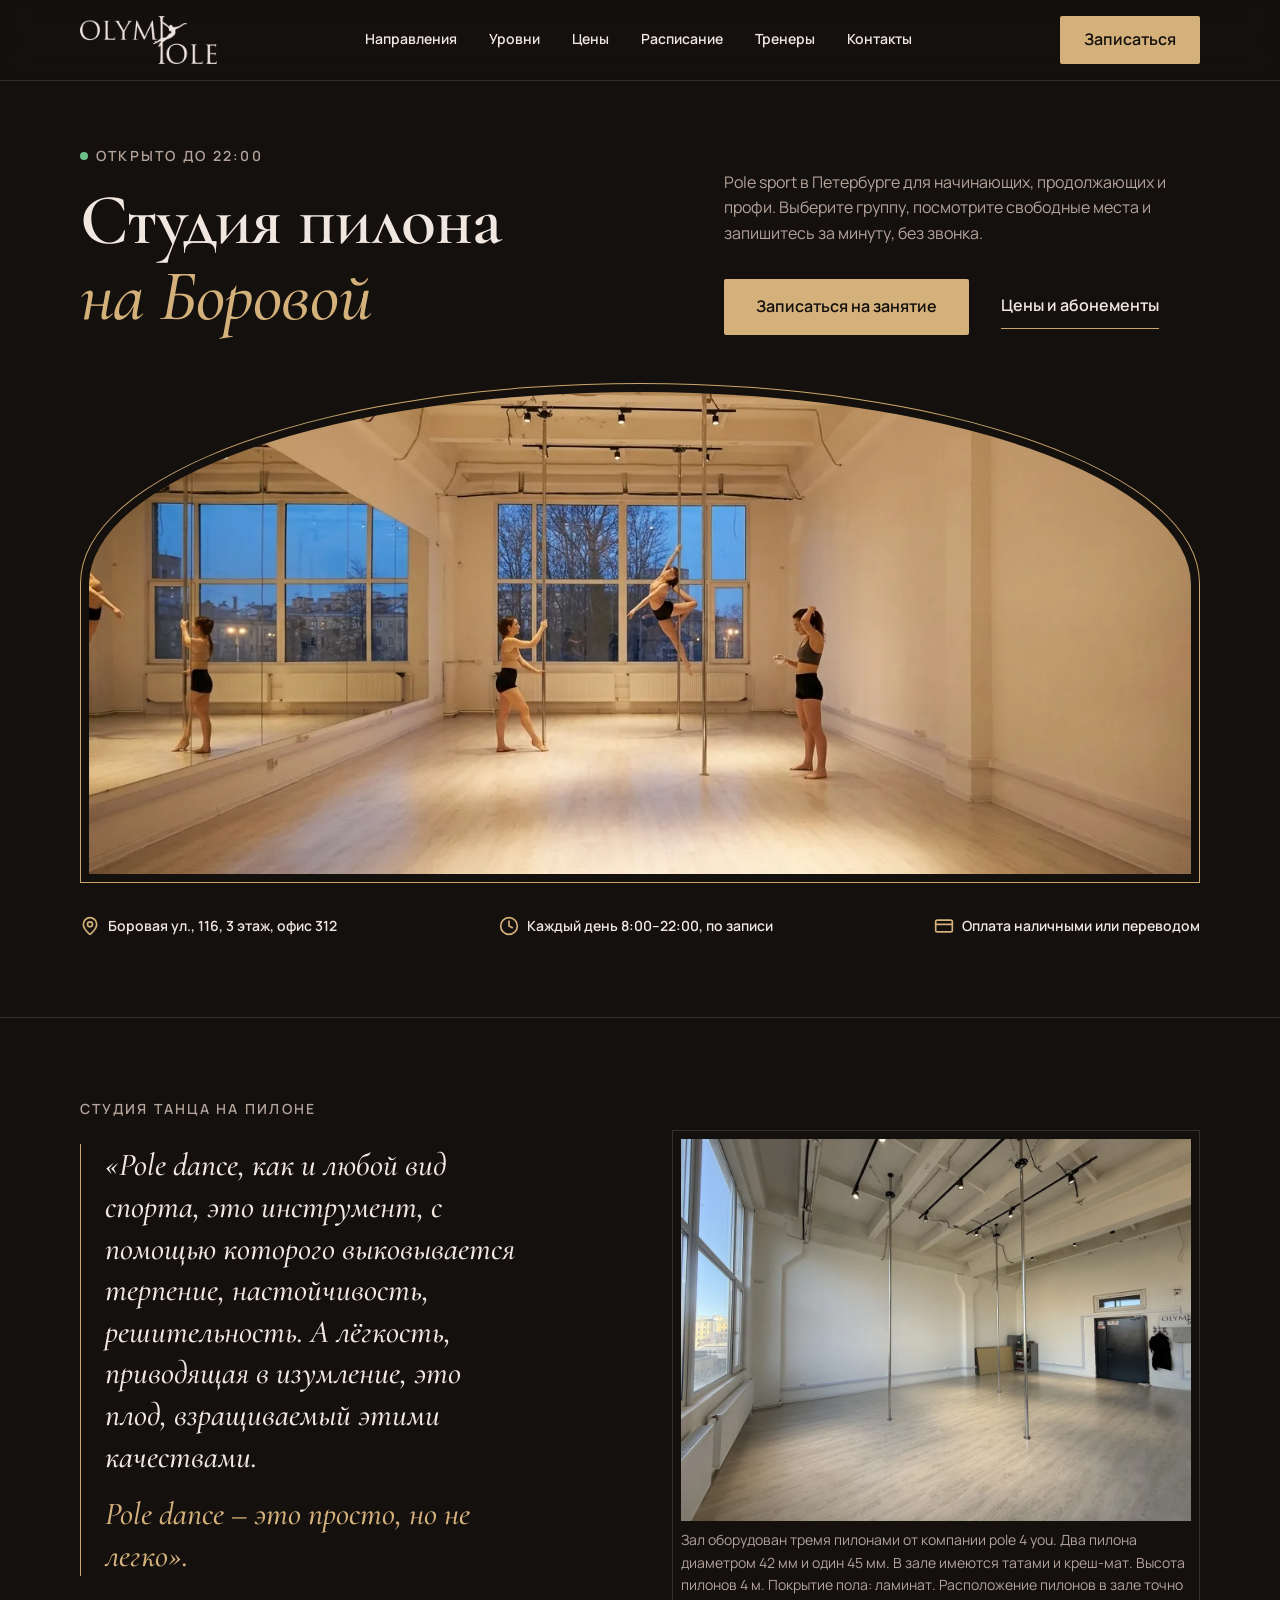
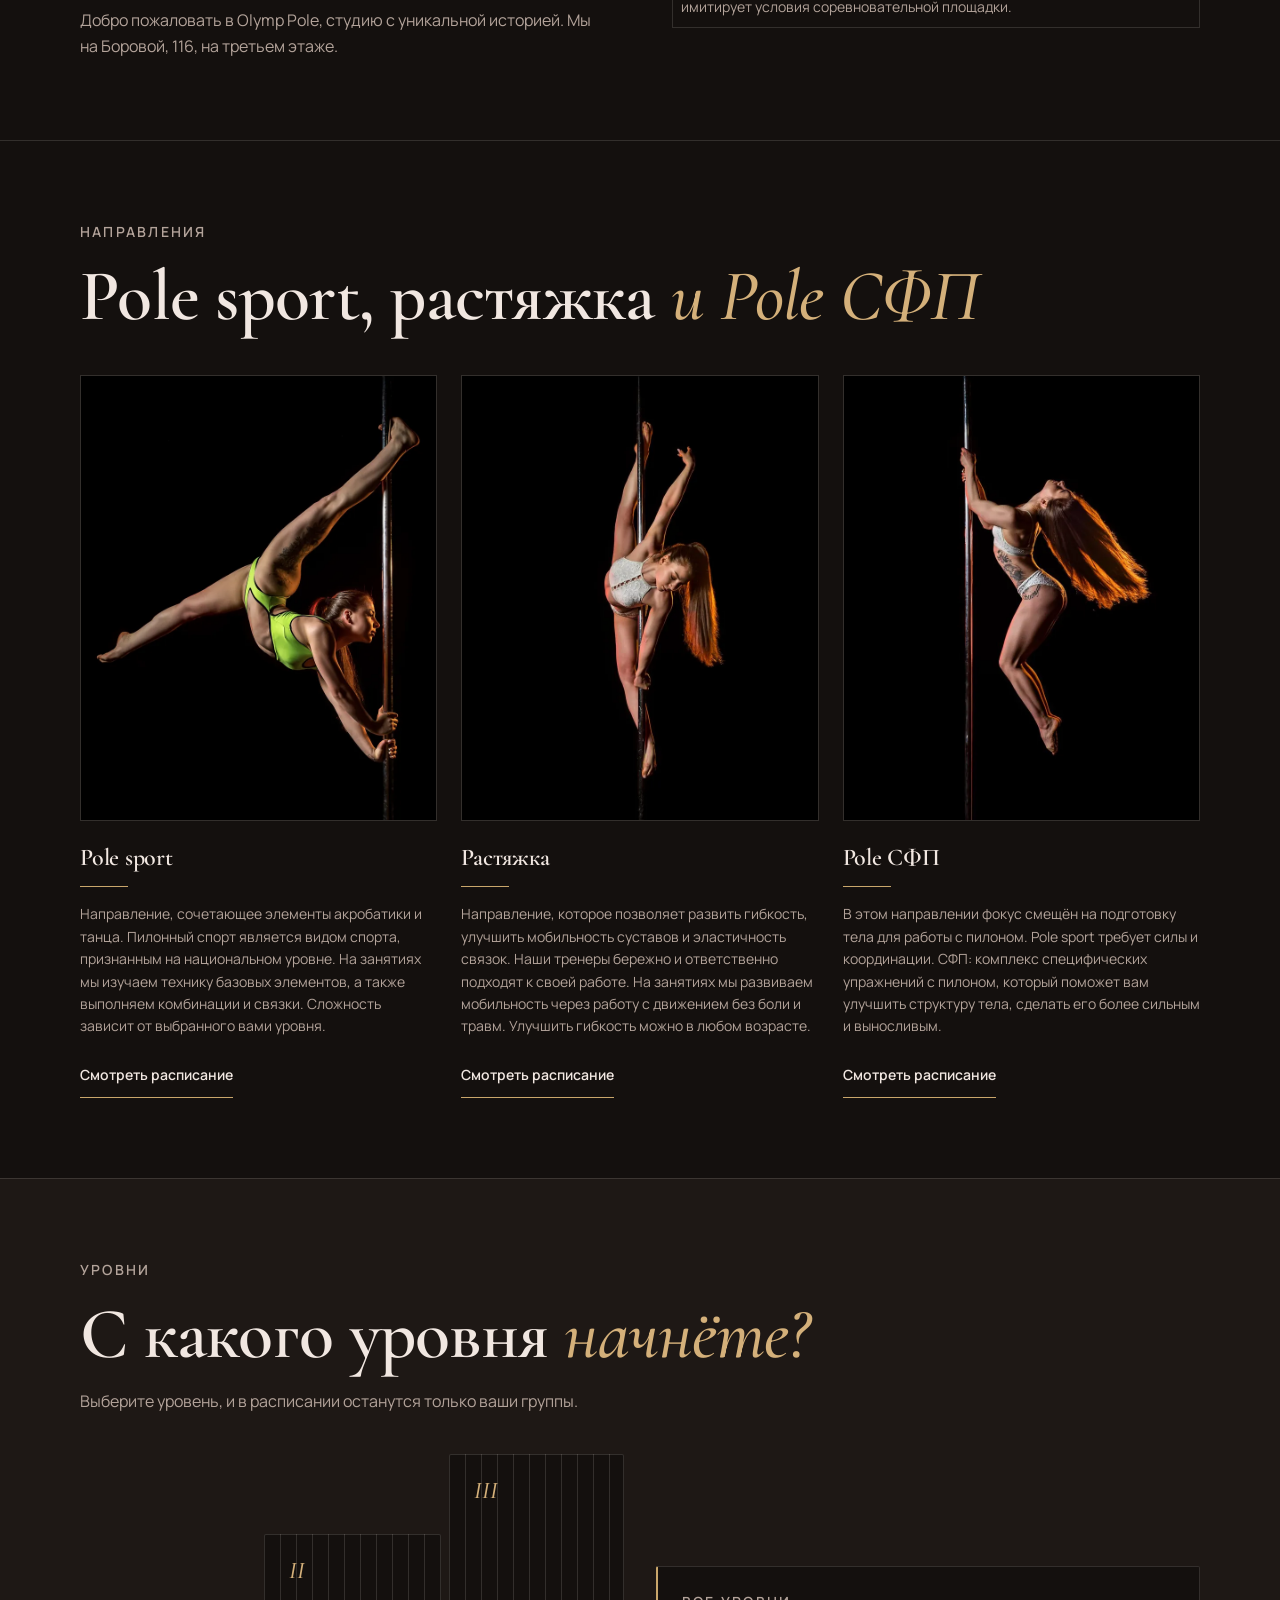
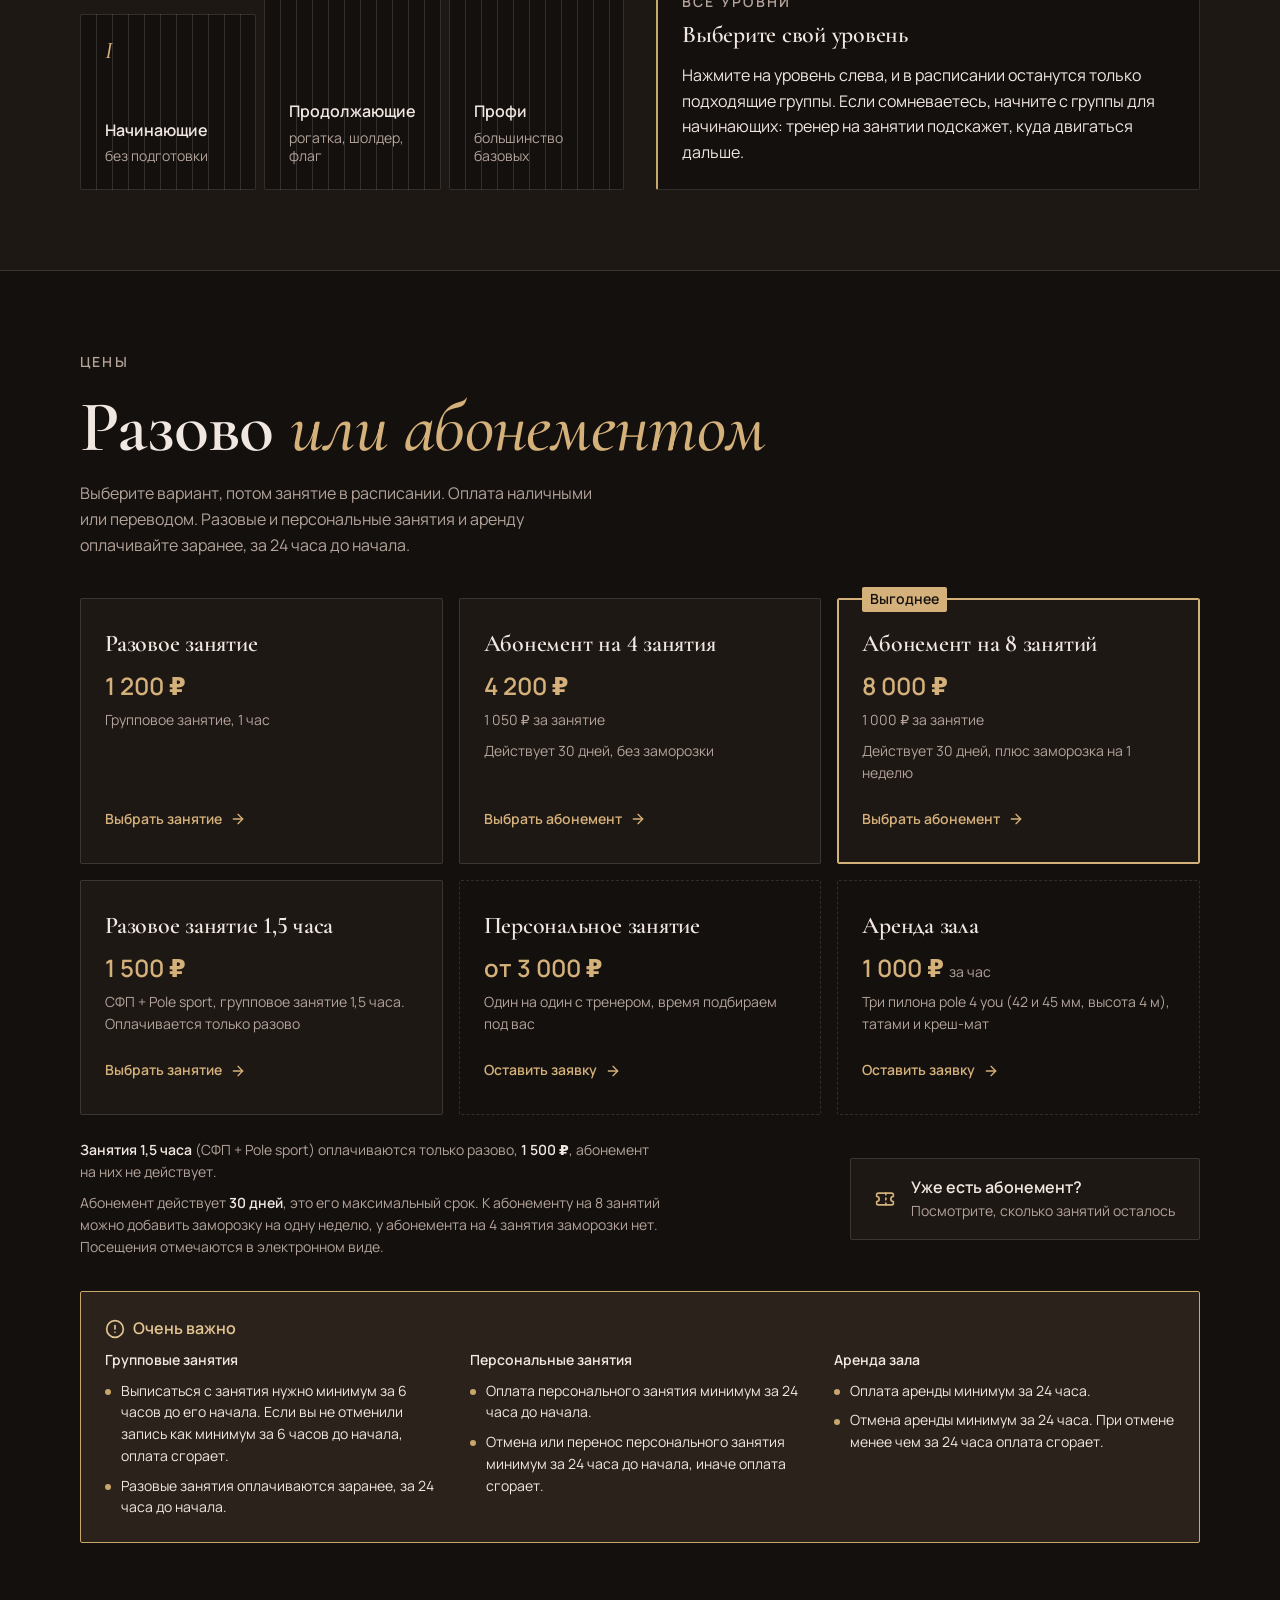
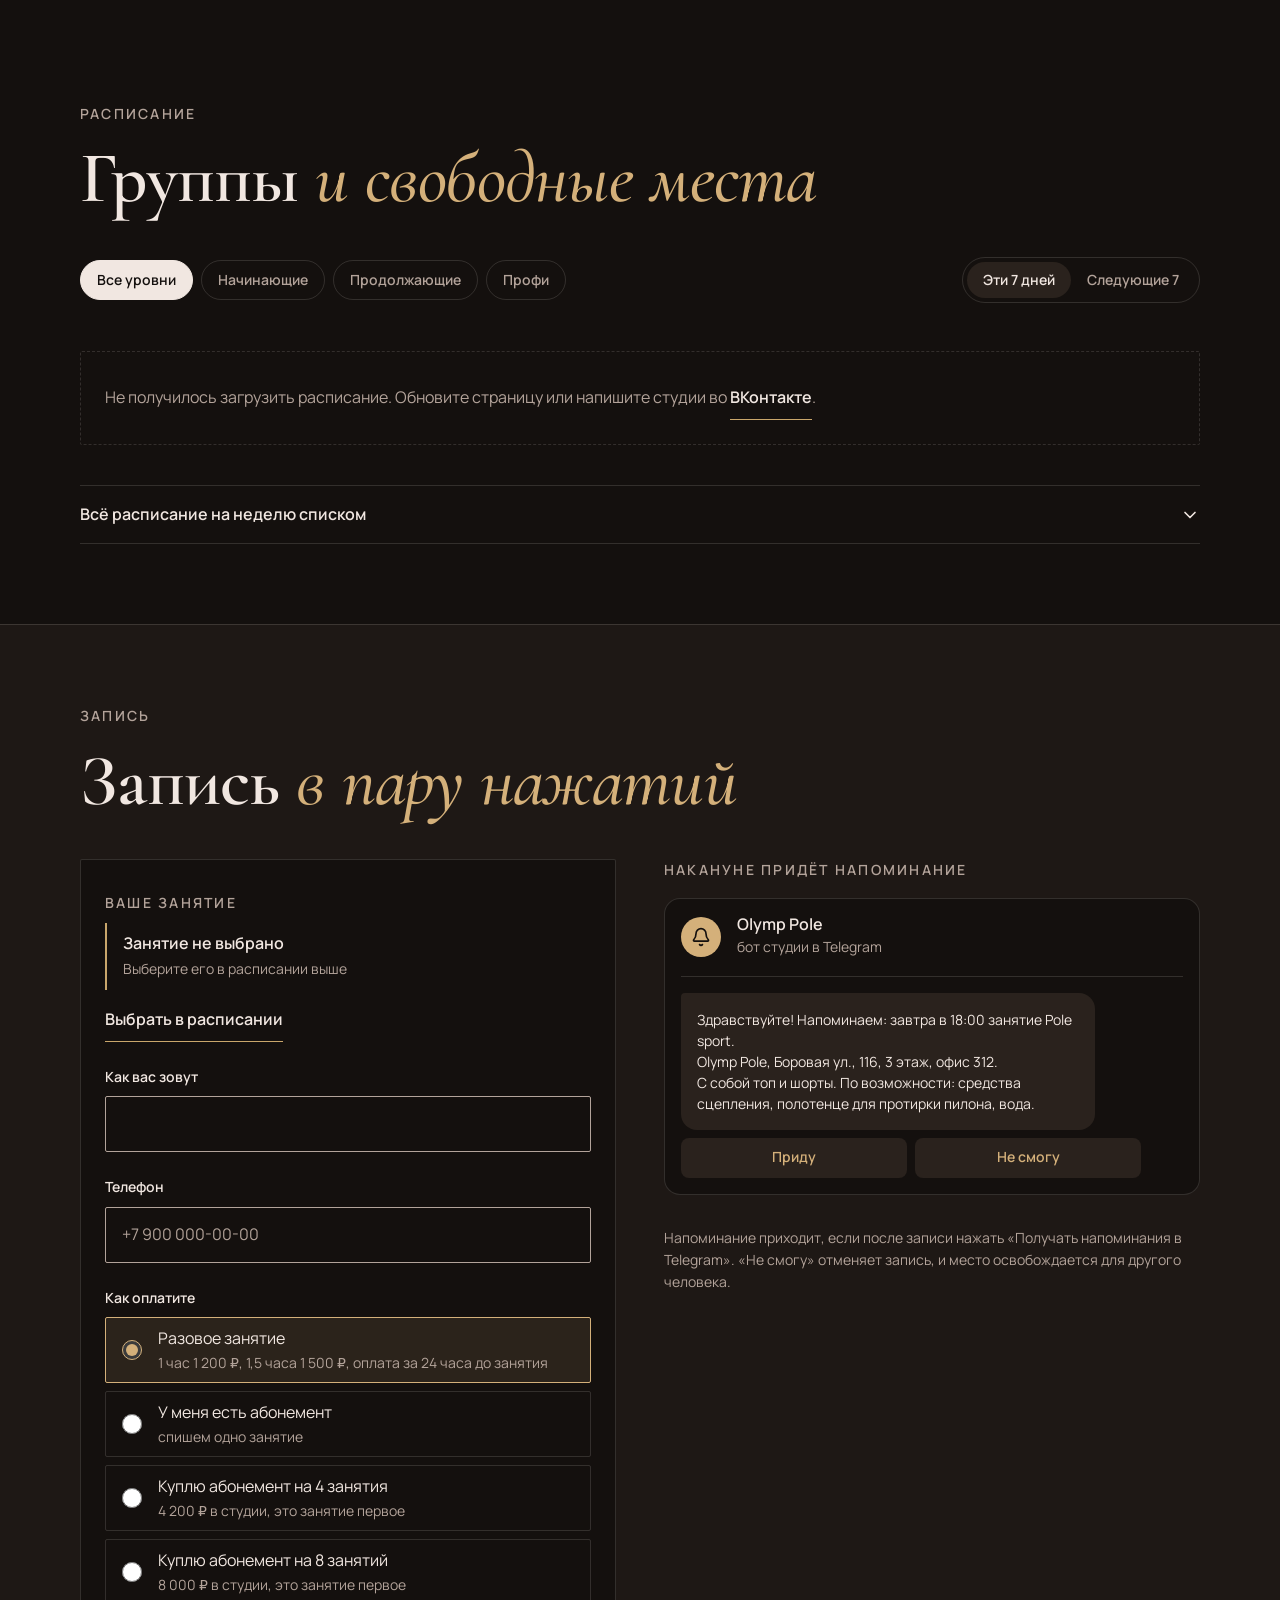
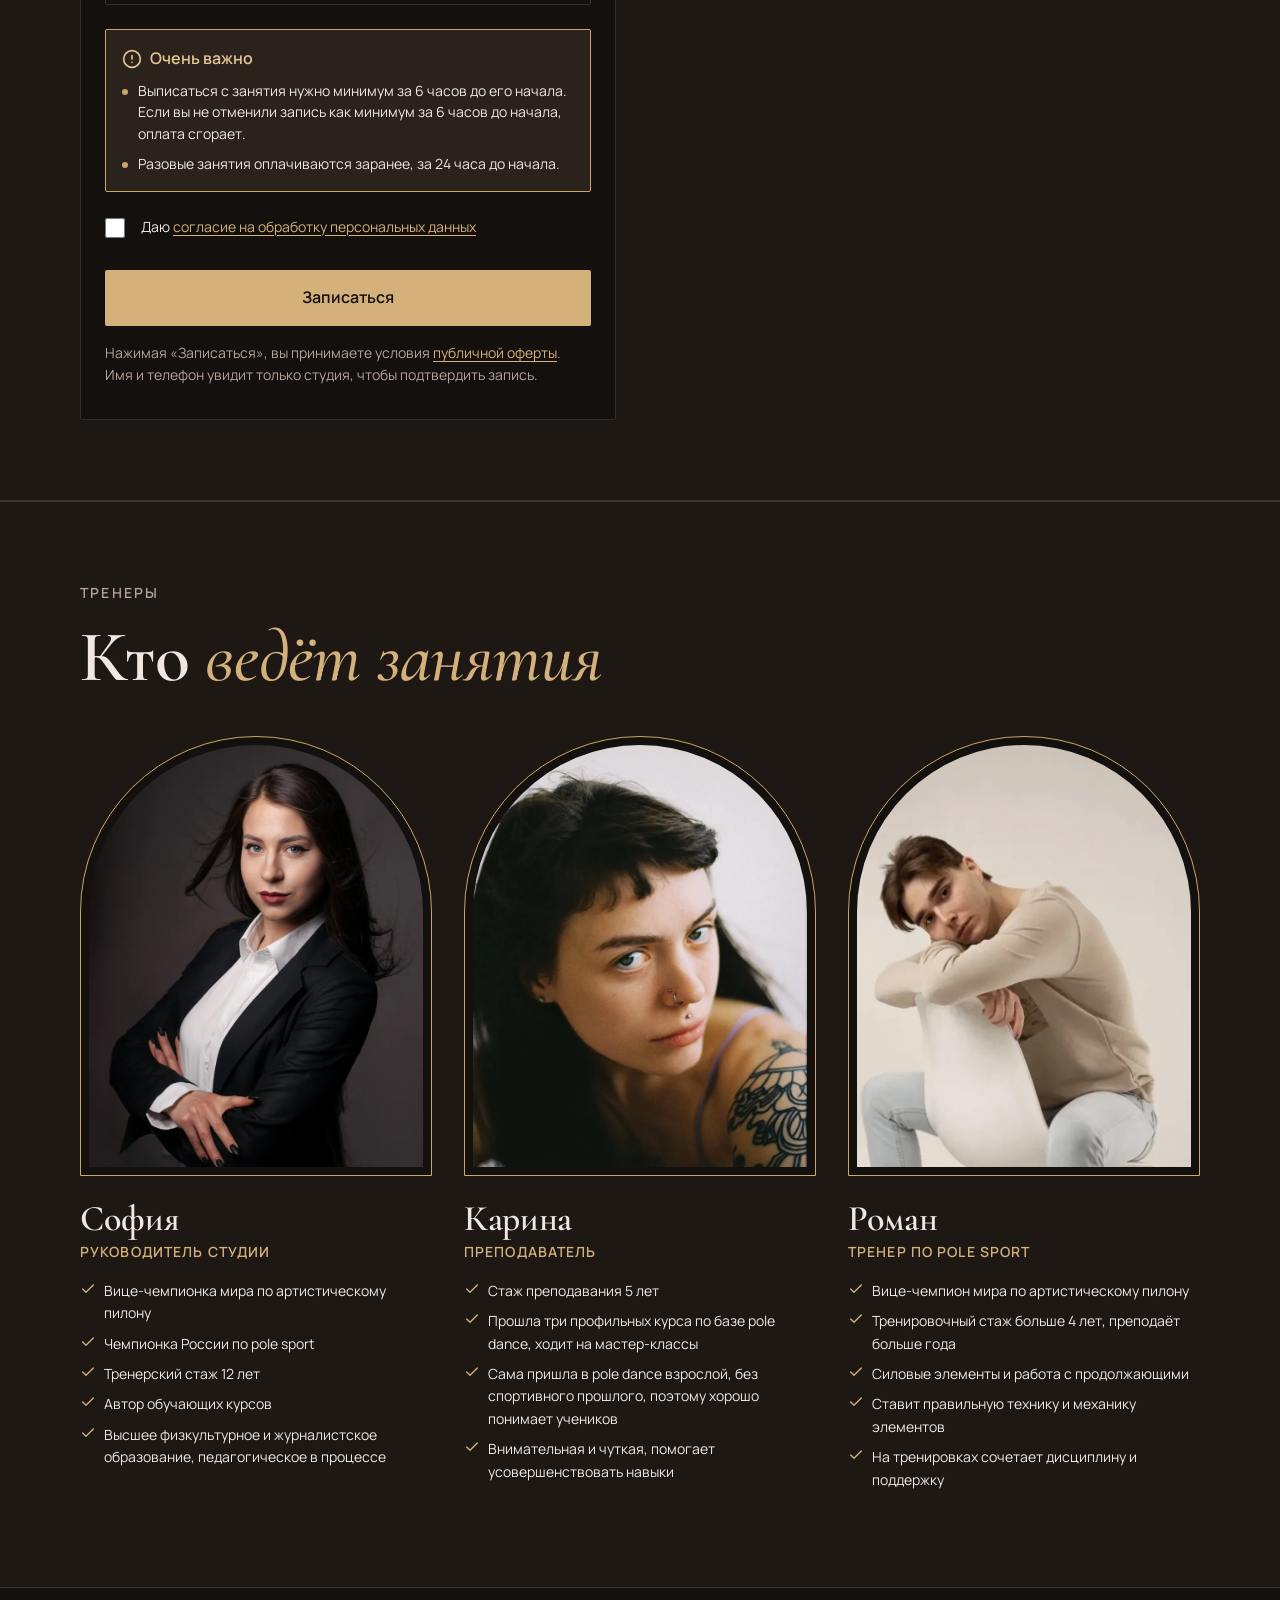
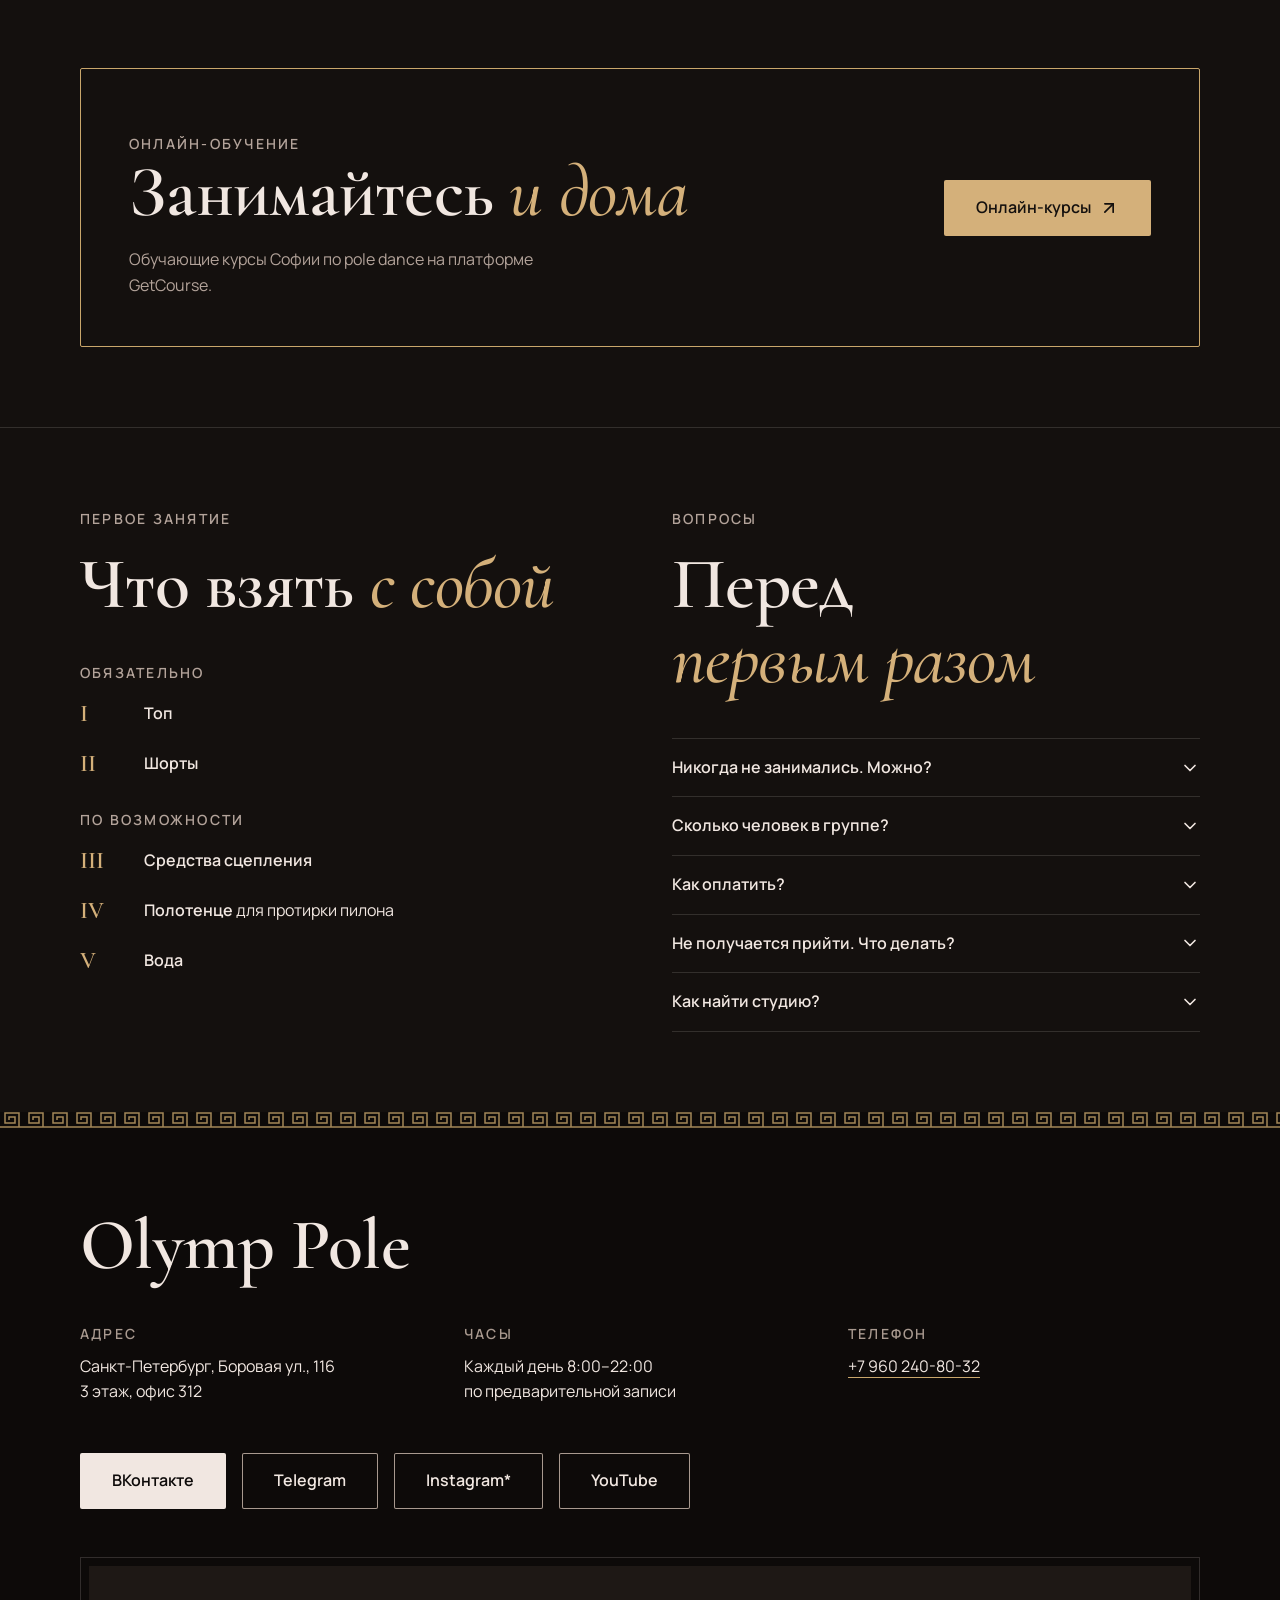
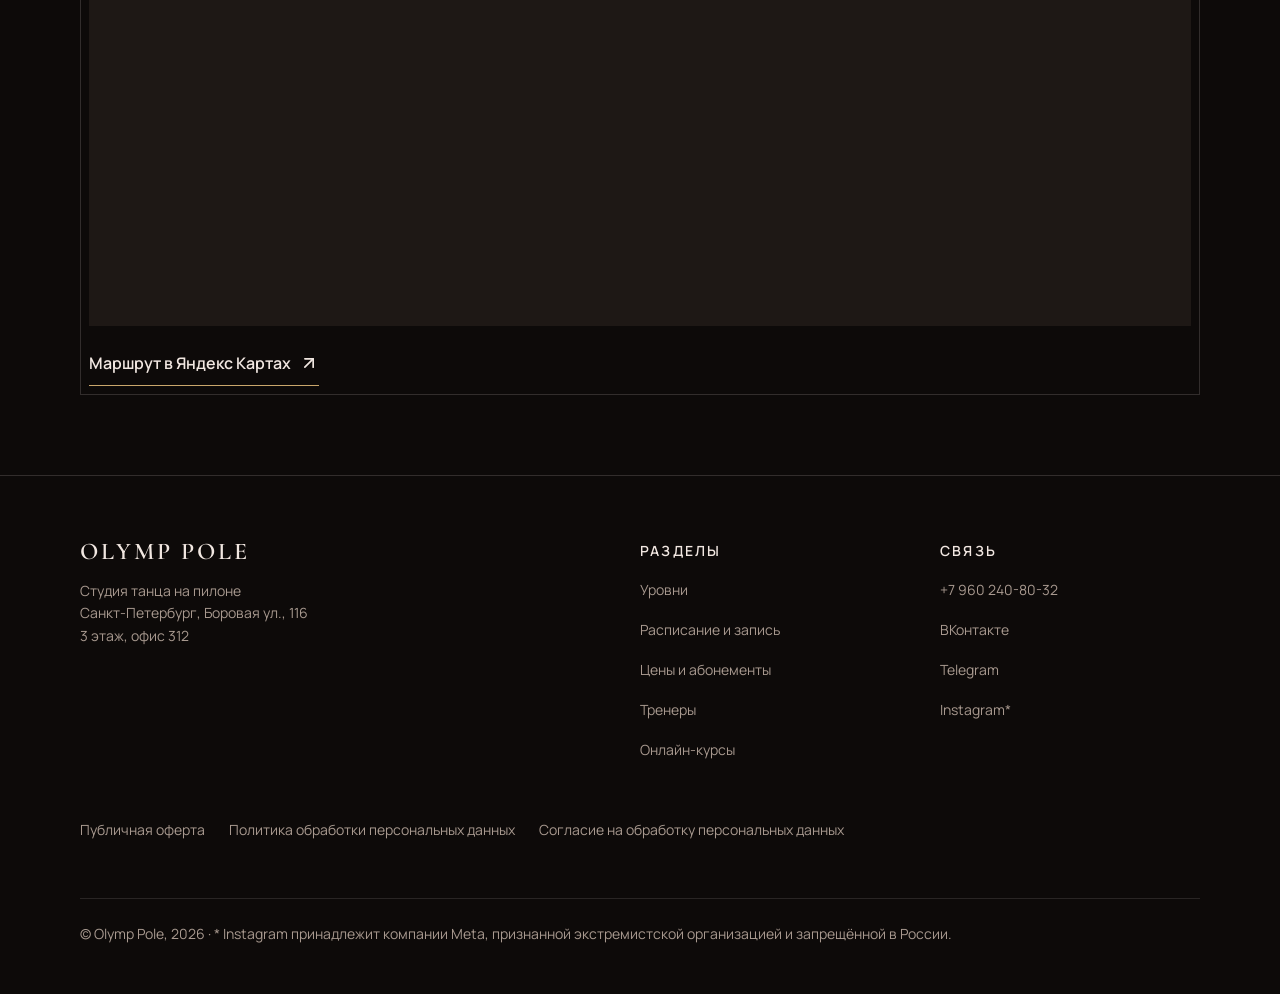
==== index.html @ 03d5b470 "Документы: публичная оферта, политика обработки персональных данных, согласие; галочка согласия в фо" ====
<!doctype html>
<html lang="ru">
<head>
<meta charset="utf-8">
<meta name="viewport" content="width=device-width, initial-scale=1, viewport-fit=cover">
<!-- Превью до сдачи: убрать noindex, когда сайт переедет на свой адрес -->
<meta name="robots" content="noindex, nofollow">
<title>Olymp Pole: студия пилона на Боровой, Санкт-Петербург</title>
<meta name="description" content="Студия танца на пилоне Olymp Pole в Петербурге, Боровая ул., 116. Pole sport для начинающих, продолжающих и профи: расписание, свободные места, цены и запись онлайн.">
<meta property="og:type" content="website">
<meta property="og:title" content="Olymp Pole: студия пилона на Боровой">
<meta property="og:description" content="Pole sport для начинающих, продолжающих и профи. Расписание, свободные места и запись без звонка">
<meta property="og:image" content="https://maltode.github.io/olymp-pole/og.jpg">
<meta property="og:image:width" content="1200"><meta property="og:image:height" content="630">
<meta name="theme-color" content="#14100E">
<link rel="icon" href="favicon.svg" type="image/svg+xml">
<script>document.documentElement.classList.add('js')</script>
<link rel="preload" as="image" href="img/zal-vecher.webp">
<link rel="preconnect" href="https://olymp-pole-bot.capybaria-bot.workers.dev">
<link rel="stylesheet" href="style.css">
<script type="application/ld+json">{
  "@context": "https://schema.org",
  "@type": "SportsActivityLocation",
  "name": "Olymp Pole",
  "description": "Студия танца на пилоне: pole sport для начинающих, продолжающих и профи",
  "url": "https://maltode.github.io/olymp-pole/",
  "image": "https://maltode.github.io/olymp-pole/img/zal-vecher.webp",
  "telephone": "+79602408032",
  "address": {"@type": "PostalAddress", "streetAddress": "Боровая ул., 116, 3 этаж, офис 312", "addressLocality": "Санкт-Петербург", "addressCountry": "RU"},
  "geo": {"@type": "GeoCoordinates", "latitude": 59.90746, "longitude": 30.339281},
  "openingHours": "Mo-Su 08:00-22:00",
  "priceRange": "1 200–8 000 ₽",
  "sameAs": ["https://vk.ru/olymppole", "https://www.instagram.com/olymp_pole", "https://t.me/olymp_pole", "https://yandex.com/maps/org/olymp_pole/40862749680"]
}</script>
</head>
<body>

<header class="shapka"><div class="wrap">
  <a class="imya" href="#top"><img src="img/logo.png" width="342" height="120" alt="Olymp Pole"></a>
  <nav aria-label="Разделы"><a href="#napravleniya">Направления</a><a href="#urovni">Уровни</a><a href="#ceny">Цены</a><a href="#raspisanie">Расписание</a><a href="#trenery">Тренеры</a><a href="#kontakty">Контакты</a></nav>
  <a class="btn btn--mal" href="#raspisanie">Записаться</a>
</div></header>

<main id="top">
<section class="hero"><div class="wrap">
  <div class="hero-verh">
    <div>
      <p class="kik"><span class="status" id="seychas">Каждый день 8:00–22:00</span></p>
      <h1>Студия пилона <em>на Боровой</em></h1>
    </div>
    <div>
      <p class="lead">Pole sport в Петербурге для начинающих, продолжающих и профи. Выберите группу, посмотрите свободные места и запишитесь за минуту, без звонка.</p>
      <div class="hero-knopki"><a class="btn" href="#raspisanie">Записаться на занятие</a><a class="ssylka" href="#ceny">Цены и абонементы</a></div>
    </div>
  </div>
  <!-- Фото зала, переделанное в Gemini 26.11: вечер, тёплый свет, ученицы на пилонах (оригинал img/zal-okna.webp) -->
  <figure class="arka"><img src="img/zal-vecher.webp" width="1376" height="768" alt="Зал Olymp Pole вечером: ученицы на пилонах, зеркало и окна во всю стену" fetchpriority="high"></figure>
  <ul class="fakty">
    <li><svg viewBox="0 0 24 24" fill="none" stroke="currentColor" stroke-width="2" stroke-linecap="round" stroke-linejoin="round" aria-hidden="true"><path d="M20 10c0 4.993-5.539 10.193-7.399 11.799a1 1 0 0 1-1.202 0C9.539 20.193 4 14.993 4 10a8 8 0 0 1 16 0"/><circle cx="12" cy="10" r="3"/></svg><span>Боровая ул., 116, 3 этаж, офис 312</span></li>
    <li><svg viewBox="0 0 24 24" fill="none" stroke="currentColor" stroke-width="2" stroke-linecap="round" stroke-linejoin="round" aria-hidden="true"><circle cx="12" cy="12" r="10"/><path d="M12 6v6l4 2"/></svg><span>Каждый день 8:00–22:00, по записи</span></li>
    <li><svg viewBox="0 0 24 24" fill="none" stroke="currentColor" stroke-width="2" stroke-linecap="round" stroke-linejoin="round" aria-hidden="true"><rect width="20" height="14" x="2" y="5" rx="2"/><path d="M2 10h20"/></svg><span>Оплата наличными или переводом</span></li>
  </ul>
</div></section>

<section class="studiya" id="studiya"><div class="wrap studiya-setka">
  <div class="rv">
    <p class="kik">Студия танца на пилоне</p>
    <blockquote class="citata">
      <p>«Pole dance, как и любой вид спорта, это инструмент, с помощью которого выковывается терпение, настойчивость, решительность. А лёгкость, приводящая в изумление, это плод, взращиваемый этими качествами.</p>
      <p>Pole dance – это просто, но не легко».</p>
    </blockquote>
    <p class="pod">Добро пожаловать в Olymp Pole, студию с уникальной историей. Мы на Боровой, 116, на третьем этаже.</p>
  </div>
  <figure class="foto-zal rv"><img src="img/zal-piloni.webp" width="1200" height="900" loading="lazy" alt="Пилоны в зале Olymp Pole"><figcaption>Зал оборудован тремя пилонами от компании pole 4 you. Два пилона диаметром 42 мм и один 45 мм. В зале имеются татами и креш-мат. Высота пилонов 4 м. Покрытие пола: ламинат. Расположение пилонов в зале точно имитирует условия соревновательной площадки.</figcaption></figure>
</div></section>

<section class="napravleniya" id="napravleniya"><div class="wrap">
  <div class="zag rv"><p class="kik">Направления</p><h2>Pole sport, растяжка <em>и Pole СФП</em></h2></div>
  <div class="napr-setka">
    <article class="napr rv">
      <img src="img/napr-pole-sport.webp" width="800" height="1000" loading="lazy" alt="Pole sport: шпагат на пилоне">
      <h3>Pole sport</h3>
      <p>Направление, сочетающее элементы акробатики и танца. Пилонный спорт является видом спорта, признанным на национальном уровне. На занятиях мы изучаем технику базовых элементов, а также выполняем комбинации и связки. Сложность зависит от выбранного вами уровня.</p>
      <a class="ssylka" href="#raspisanie">Смотреть расписание</a>
    </article>
    <article class="napr rv">
      <img src="img/napr-rastyazhka.webp" width="800" height="1000" loading="lazy" alt="Растяжка: продольный шпагат на пилоне">
      <h3>Растяжка</h3>
      <p>Направление, которое позволяет развить гибкость, улучшить мобильность суставов и эластичность связок. Наши тренеры бережно и ответственно подходят к своей работе. На занятиях мы развиваем мобильность через работу с движением без боли и травм. Улучшить гибкость можно в любом возрасте.</p>
      <a class="ssylka" href="#raspisanie">Смотреть расписание</a>
    </article>
    <article class="napr rv">
      <img src="img/napr-sfp.webp" width="800" height="1000" loading="lazy" alt="Pole СФП: силовой элемент на пилоне">
      <h3>Pole СФП</h3>
      <p>В этом направлении фокус смещён на подготовку тела для работы с пилоном. Pole sport требует силы и координации. СФП: комплекс специфических упражнений с пилоном, который поможет вам улучшить структуру тела, сделать его более сильным и выносливым.</p>
      <a class="ssylka" href="#raspisanie">Смотреть расписание</a>
    </article>
  </div>
</div></section>

<section class="urovni" id="urovni"><div class="wrap">
  <div class="zag rv"><p class="kik">Уровни</p><h2>С какого уровня <em>начнёте?</em></h2>
    <p class="pod">Выберите уровень, и в расписании останутся только ваши группы.</p></div>
  <div class="vybor rv">
    <div class="stupeni" role="radiogroup" aria-label="Уровень">
      <button type="button" class="st" role="radio" aria-checked="false" data-lv="nach"><i>I</i><b>Начинающие</b><small>без подготовки</small></button>
      <button type="button" class="st" role="radio" aria-checked="false" data-lv="prod"><i>II</i><b>Продолжающие</b><small>рогатка, шолдер, флаг</small></button>
      <button type="button" class="st" role="radio" aria-checked="false" data-lv="profi"><i>III</i><b>Профи</b><small>большинство базовых</small></button>
    </div>
    <div class="opis" id="opis" aria-live="polite"></div>
  </div>
</div></section>

<section class="ceny" id="ceny"><div class="wrap">
  <div class="zag rv"><p class="kik">Цены</p><h2>Разово <em>или абонементом</em></h2>
    <p class="pod">Выберите вариант, потом занятие в расписании. Оплата наличными или переводом. Разовые и персональные занятия и аренду оплачивайте заранее, за 24 часа до начала.</p></div>
  <div class="tarify rv">
    <div class="tarif" data-t="razovoe"><h3>Разовое занятие</h3><p class="summa">1&nbsp;200&nbsp;₽</p><p>Групповое занятие, 1 час</p>
      <button type="button" class="tarif-kn" data-tarif="razovoe">Выбрать занятие <svg viewBox="0 0 24 24" fill="none" stroke="currentColor" stroke-width="2" stroke-linecap="round" stroke-linejoin="round" aria-hidden="true"><path d="M5 12h14"/><path d="m12 5 7 7-7 7"/></svg></button></div>
    <div class="tarif" data-t="kupit4"><h3>Абонемент на 4 занятия</h3><p class="summa">4&nbsp;200&nbsp;₽</p><p>1&nbsp;050&nbsp;₽ за занятие</p><p>Действует 30 дней, без заморозки</p>
      <button type="button" class="tarif-kn" data-tarif="kupit4">Выбрать абонемент <svg viewBox="0 0 24 24" fill="none" stroke="currentColor" stroke-width="2" stroke-linecap="round" stroke-linejoin="round" aria-hidden="true"><path d="M5 12h14"/><path d="m12 5 7 7-7 7"/></svg></button></div>
    <div class="tarif glav" data-t="kupit8"><span class="metka">Выгоднее</span><h3>Абонемент на 8 занятий</h3><p class="summa">8&nbsp;000&nbsp;₽</p><p>1&nbsp;000&nbsp;₽ за занятие</p><p>Действует 30 дней, плюс заморозка на 1 неделю</p>
      <button type="button" class="tarif-kn" data-tarif="kupit8">Выбрать абонемент <svg viewBox="0 0 24 24" fill="none" stroke="currentColor" stroke-width="2" stroke-linecap="round" stroke-linejoin="round" aria-hidden="true"><path d="M5 12h14"/><path d="m12 5 7 7-7 7"/></svg></button></div>
    <div class="tarif" data-t="razovoe15"><h3>Разовое занятие 1,5 часа</h3><p class="summa">1&nbsp;500&nbsp;₽</p><p>СФП + Pole sport, групповое занятие 1,5 часа. Оплачивается только разово</p>
      <button type="button" class="tarif-kn" data-tarif="razovoe15">Выбрать занятие <svg viewBox="0 0 24 24" fill="none" stroke="currentColor" stroke-width="2" stroke-linecap="round" stroke-linejoin="round" aria-hidden="true"><path d="M5 12h14"/><path d="m12 5 7 7-7 7"/></svg></button></div>
    <div class="tarif tarif--perso"><h3>Персональное занятие</h3><p class="summa">от 3&nbsp;000&nbsp;₽</p><p>Один на один с тренером, время подбираем под вас</p>
      <button type="button" class="tarif-kn" data-okno="perso">Оставить заявку <svg viewBox="0 0 24 24" fill="none" stroke="currentColor" stroke-width="2" stroke-linecap="round" stroke-linejoin="round" aria-hidden="true"><path d="M5 12h14"/><path d="m12 5 7 7-7 7"/></svg></button></div>
    <div class="tarif tarif--perso"><h3>Аренда зала</h3><p class="summa">1&nbsp;000&nbsp;₽ <small>за час</small></p><p>Три пилона pole 4 you (42 и 45 мм, высота 4 м), татами и креш-мат</p>
      <button type="button" class="tarif-kn" data-okno="arenda">Оставить заявку <svg viewBox="0 0 24 24" fill="none" stroke="currentColor" stroke-width="2" stroke-linecap="round" stroke-linejoin="round" aria-hidden="true"><path d="M5 12h14"/><path d="m12 5 7 7-7 7"/></svg></button></div>
  </div>
  <div class="ceny-niz">
    <ul class="ceny-prim">
      <li><b>Занятия 1,5 часа</b> (СФП + Pole sport) оплачиваются только разово, <b>1&nbsp;500&nbsp;₽</b>, абонемент на них не действует.</li>
      <li>Абонемент действует <b>30 дней</b>, это его максимальный срок. К абонементу на 8 занятий можно добавить заморозку на одну неделю, у абонемента на 4 занятия заморозки нет. Посещения отмечаются в электронном виде.</li>
    </ul>
    <button type="button" class="moj-abon" data-okno="abon"><svg viewBox="0 0 24 24" fill="none" stroke="currentColor" stroke-width="2" stroke-linecap="round" stroke-linejoin="round" aria-hidden="true"><path d="M2 9a3 3 0 0 1 0 6v2a2 2 0 0 0 2 2h16a2 2 0 0 0 2-2v-2a3 3 0 0 1 0-6V7a2 2 0 0 0-2-2H4a2 2 0 0 0-2 2Z"/><path d="M13 5v2"/><path d="M13 17v2"/><path d="M13 11v2"/></svg><span><b>Уже есть абонемент?</b> Посмотрите, сколько занятий осталось</span></button>
  </div>
  <div class="vazhno vazhno--ceny rv" role="note">
    <p class="vazhno-zag"><svg viewBox="0 0 24 24" fill="none" stroke="currentColor" stroke-width="2" stroke-linecap="round" stroke-linejoin="round" aria-hidden="true"><circle cx="12" cy="12" r="10"/><path d="M12 8v4"/><path d="M12 16h.01"/></svg>Очень важно</p>
    <div class="vazhno-setka">
      <div><p class="vazhno-pod">Групповые занятия</p><ul>
        <li>Выписаться с занятия нужно минимум за 6 часов до его начала. Если вы не отменили запись как минимум за 6 часов до начала, оплата сгорает.</li>
        <li>Разовые занятия оплачиваются заранее, за 24 часа до начала.</li></ul></div>
      <div><p class="vazhno-pod">Персональные занятия</p><ul>
        <li>Оплата персонального занятия минимум за 24 часа до начала.</li>
        <li>Отмена или перенос персонального занятия минимум за 24 часа до начала, иначе оплата сгорает.</li></ul></div>
      <div><p class="vazhno-pod">Аренда зала</p><ul>
        <li>Оплата аренды минимум за 24 часа.</li>
        <li>Отмена аренды минимум за 24 часа. При отмене менее чем за 24 часа оплата сгорает.</li></ul></div>
    </div>
  </div>
</div></section>

<section class="raspisanie" id="raspisanie"><div class="wrap">
  <div class="zag rv"><p class="kik">Расписание</p><h2>Группы <em>и свободные места</em></h2></div>
  <div class="vybor-tarif" id="vybor-tarif" hidden></div>
  <div class="paneli">
    <div class="chipy" id="chipy" role="group" aria-label="Уровень">
      <button type="button" class="chip" data-lv-set="" aria-pressed="true">Все уровни</button>
      <button type="button" class="chip" data-lv-set="nach" aria-pressed="false">Начинающие</button>
      <button type="button" class="chip" data-lv-set="prod" aria-pressed="false">Продолжающие</button>
      <button type="button" class="chip" data-lv-set="profi" aria-pressed="false">Профи</button>
    </div>
    <div class="nedeli" role="group" aria-label="Неделя">
      <button type="button" data-ned="0" aria-pressed="true">Эти 7 дней</button><button type="button" data-ned="1" aria-pressed="false">Следующие 7</button>
    </div>
  </div>
  <div class="dni" id="dni" role="tablist" aria-label="День"></div>
  <p class="den-zag" id="den-zag"></p>
  <ol class="zanyatiya" id="zanyatiya" aria-live="polite"><li class="zagruzka">Загружаем расписание…</li></ol>
  <details class="nedelya"><summary>Всё расписание на неделю списком<svg viewBox="0 0 24 24" fill="none" stroke="currentColor" stroke-width="2" stroke-linecap="round" stroke-linejoin="round" aria-hidden="true"><path d="m6 9 6 6 6-6"/></svg></summary>
    <div class="nedelya-spisok" id="nedelya"></div>
  </details>
</div></section>

<section class="zapis-bl" id="zapis"><div class="wrap">
  <div class="zag rv"><p class="kik">Запись</p><h2>Запись <em>в пару нажатий</em></h2></div>
  <div class="zapis">
    <div>
      <form class="forma" id="forma" novalidate>
        <p class="kik">Ваше занятие</p>
        <div class="vybrano-kart" id="vybrano"><b>Занятие не выбрано</b><span>Выберите его в расписании выше</span></div>
        <a class="ssylka" href="#raspisanie">Выбрать в расписании</a>
        <label for="imya">Как вас зовут</label>
        <input id="imya" name="name" autocomplete="given-name" maxlength="60" aria-describedby="o-imya">
        <p class="oshibka" id="o-imya" hidden>Напишите имя, чтобы тренер знал, кого ждать</p>
        <label for="tel">Телефон</label>
        <input id="tel" name="tel" type="tel" inputmode="tel" autocomplete="tel" placeholder="+7 900 000-00-00" aria-describedby="o-tel">
        <p class="oshibka" id="o-tel" hidden>Проверьте номер: нужно 11 цифр, например +7 900 000-00-00</p>
        <fieldset class="oplata" id="oplata">
          <legend class="leg">Как оплатите</legend>
          <label class="var"><input type="radio" name="oplata" value="razovoe" checked><span>Разовое занятие <small id="cena-raz">1 час 1&nbsp;200&nbsp;₽, 1,5 часа 1&nbsp;500&nbsp;₽, оплата за 24 часа до занятия</small></span></label>
          <label class="var"><input type="radio" name="oplata" value="abon"><span>У меня есть абонемент <small id="abon-prim">спишем одно занятие</small></span></label>
          <label class="var"><input type="radio" name="oplata" value="kupit4"><span>Куплю абонемент на 4 занятия <small>4&nbsp;200&nbsp;₽ в студии, это занятие первое</small></span></label>
          <label class="var"><input type="radio" name="oplata" value="kupit8"><span>Куплю абонемент на 8 занятий <small>8&nbsp;000&nbsp;₽ в студии, это занятие первое</small></span></label>
        </fieldset>
        <div class="lovushka" aria-hidden="true"><label for="site">Сайт</label><input id="site" name="site" tabindex="-1" autocomplete="off"></div>
        <div class="vazhno" role="note">
          <p class="vazhno-zag"><svg viewBox="0 0 24 24" fill="none" stroke="currentColor" stroke-width="2" stroke-linecap="round" stroke-linejoin="round" aria-hidden="true"><circle cx="12" cy="12" r="10"/><path d="M12 8v4"/><path d="M12 16h.01"/></svg>Очень важно</p>
          <ul>
            <li>Выписаться с занятия нужно минимум за 6 часов до его начала. Если вы не отменили запись как минимум за 6 часов до начала, оплата сгорает.</li>
            <li>Разовые занятия оплачиваются заранее, за 24 часа до начала.</li>
          </ul>
        </div>
        <label class="soglasie"><input type="checkbox" id="soglasie" aria-describedby="o-soglasie"><span>Даю <a href="soglasie/" target="_blank" rel="noopener">согласие на обработку персональных данных</a></span></label>
        <p class="oshibka" id="o-soglasie" hidden>Без согласия на обработку данных записаться нельзя</p>
        <button class="btn btn--shir knopka-otpr" type="submit" id="go">Записаться</button>
        <p class="oshibka" id="o-otpr" hidden></p>
        <p class="melko">Нажимая «Записаться», вы принимаете условия <a href="oferta/" target="_blank" rel="noopener">публичной оферты</a>. Имя и телефон увидит только студия, чтобы подтвердить запись.</p>
      </form>
      <div class="gotovo" id="gotovo" hidden>
        <svg viewBox="0 0 24 24" fill="none" stroke="currentColor" stroke-width="2" stroke-linecap="round" stroke-linejoin="round" aria-hidden="true"><path d="M8 2v4"/><path d="M16 2v4"/><rect width="18" height="18" x="3" y="4" rx="2"/><path d="M3 10h18"/><path d="m9 16 2 2 4-4"/></svg>
        <h3 id="gotovo-zag">Вы записаны</h3>
        <p id="itog"></p>
        <a class="btn btn--shir" id="tg-knopka" href="#" target="_blank" rel="noopener" hidden>Получать напоминания в Telegram</a>
        <p class="melko" id="tg-prim" hidden>Откроется бот студии: нажмите «Запустить», и накануне занятия придёт напоминание. Там же можно отменить запись.</p>
        <button type="button" class="ssylka" id="snova">Записаться ещё на одно занятие</button>
      </div>
    </div>
    <aside class="napominanie" aria-label="Пример напоминания">
      <p class="kik">Накануне придёт напоминание</p>
      <div class="chat">
        <div class="chat-shapka"><span class="ava"><svg viewBox="0 0 24 24" fill="none" stroke="currentColor" stroke-width="2" stroke-linecap="round" stroke-linejoin="round" aria-hidden="true"><path d="M10.268 21a2 2 0 0 0 3.464 0"/><path d="M3.262 15.326A1 1 0 0 0 4 17h16a1 1 0 0 0 .74-1.673C19.41 13.956 18 12.499 18 8A6 6 0 0 0 6 8c0 4.499-1.411 5.956-2.738 7.326"/></svg></span><div><b>Olymp Pole</b><small>бот студии в Telegram</small></div></div>
        <div class="puzyr" id="puzyr">Здравствуйте! Напоминаем: завтра в 18:00 занятие Pole sport.
Olymp Pole, Боровая ул., 116, 3 этаж, офис 312.
С собой топ и шорты. По возможности: средства сцепления, полотенце для протирки пилона, вода.</div>
        <div class="chat-knopki"><span>Приду</span><span>Не смогу</span></div>
      </div>
      <p class="melko">Напоминание приходит, если после записи нажать «Получать напоминания в Telegram». «Не смогу» отменяет запись, и место освобождается для другого человека.</p>
    </aside>
  </div>
</div></section>

<section class="trenery" id="trenery"><div class="wrap">
  <div class="zag rv"><p class="kik">Тренеры</p><h2>Кто <em>ведёт занятия</em></h2></div>
  <div class="trenery-setka">
    <article class="trener rv">
      <img src="img/sofia.webp" width="800" height="1137" loading="lazy" alt="София, руководитель студии Olymp Pole">
      <h3>София</h3><p class="rol">Руководитель студии</p>
      <ul>
        <li><svg viewBox="0 0 24 24" fill="none" stroke="currentColor" stroke-width="2" stroke-linecap="round" stroke-linejoin="round" aria-hidden="true"><path d="M20 6 9 17l-5-5"/></svg><span>Вице-чемпионка мира по артистическому пилону</span></li>
        <li><svg viewBox="0 0 24 24" fill="none" stroke="currentColor" stroke-width="2" stroke-linecap="round" stroke-linejoin="round" aria-hidden="true"><path d="M20 6 9 17l-5-5"/></svg><span>Чемпионка России по pole sport</span></li>
        <li><svg viewBox="0 0 24 24" fill="none" stroke="currentColor" stroke-width="2" stroke-linecap="round" stroke-linejoin="round" aria-hidden="true"><path d="M20 6 9 17l-5-5"/></svg><span>Тренерский стаж 12 лет</span></li>
        <li><svg viewBox="0 0 24 24" fill="none" stroke="currentColor" stroke-width="2" stroke-linecap="round" stroke-linejoin="round" aria-hidden="true"><path d="M20 6 9 17l-5-5"/></svg><span>Автор обучающих курсов</span></li>
        <li><svg viewBox="0 0 24 24" fill="none" stroke="currentColor" stroke-width="2" stroke-linecap="round" stroke-linejoin="round" aria-hidden="true"><path d="M20 6 9 17l-5-5"/></svg><span>Высшее физкультурное и журналистское образование, педагогическое в процессе</span></li>
      </ul>
      <p class="vedet" data-trener="София"></p>
    </article>
    <article class="trener rv">
      <img src="img/karina.webp" width="800" height="1061" loading="lazy" alt="Карина, преподаватель Olymp Pole">
      <h3>Карина</h3><p class="rol">Преподаватель</p>
      <ul>
        <li><svg viewBox="0 0 24 24" fill="none" stroke="currentColor" stroke-width="2" stroke-linecap="round" stroke-linejoin="round" aria-hidden="true"><path d="M20 6 9 17l-5-5"/></svg><span>Стаж преподавания 5 лет</span></li>
        <li><svg viewBox="0 0 24 24" fill="none" stroke="currentColor" stroke-width="2" stroke-linecap="round" stroke-linejoin="round" aria-hidden="true"><path d="M20 6 9 17l-5-5"/></svg><span>Прошла три профильных курса по базе pole dance, ходит на мастер-классы</span></li>
        <li><svg viewBox="0 0 24 24" fill="none" stroke="currentColor" stroke-width="2" stroke-linecap="round" stroke-linejoin="round" aria-hidden="true"><path d="M20 6 9 17l-5-5"/></svg><span>Сама пришла в pole dance взрослой, без спортивного прошлого, поэтому хорошо понимает учеников</span></li>
        <li><svg viewBox="0 0 24 24" fill="none" stroke="currentColor" stroke-width="2" stroke-linecap="round" stroke-linejoin="round" aria-hidden="true"><path d="M20 6 9 17l-5-5"/></svg><span>Внимательная и чуткая, помогает усовершенствовать навыки</span></li>
      </ul>
      <p class="vedet" data-trener="Карина"></p>
    </article>
    <article class="trener rv">
      <img src="img/roman.webp" width="800" height="853" loading="lazy" alt="Роман, тренер по pole sport в Olymp Pole">
      <h3>Роман</h3><p class="rol">Тренер по pole sport</p>
      <ul>
        <li><svg viewBox="0 0 24 24" fill="none" stroke="currentColor" stroke-width="2" stroke-linecap="round" stroke-linejoin="round" aria-hidden="true"><path d="M20 6 9 17l-5-5"/></svg><span>Вице-чемпион мира по артистическому пилону</span></li>
        <li><svg viewBox="0 0 24 24" fill="none" stroke="currentColor" stroke-width="2" stroke-linecap="round" stroke-linejoin="round" aria-hidden="true"><path d="M20 6 9 17l-5-5"/></svg><span>Тренировочный стаж больше 4 лет, преподаёт больше года</span></li>
        <li><svg viewBox="0 0 24 24" fill="none" stroke="currentColor" stroke-width="2" stroke-linecap="round" stroke-linejoin="round" aria-hidden="true"><path d="M20 6 9 17l-5-5"/></svg><span>Силовые элементы и работа с продолжающими</span></li>
        <li><svg viewBox="0 0 24 24" fill="none" stroke="currentColor" stroke-width="2" stroke-linecap="round" stroke-linejoin="round" aria-hidden="true"><path d="M20 6 9 17l-5-5"/></svg><span>Ставит правильную технику и механику элементов</span></li>
        <li><svg viewBox="0 0 24 24" fill="none" stroke="currentColor" stroke-width="2" stroke-linecap="round" stroke-linejoin="round" aria-hidden="true"><path d="M20 6 9 17l-5-5"/></svg><span>На тренировках сочетает дисциплину и поддержку</span></li>
      </ul>
      <p class="vedet" data-trener="Роман"></p>
    </article>
  </div>
</div></section>

<section class="onlajn" id="onlajn"><div class="wrap">
  <div class="onlajn-kart rv">
    <div><p class="kik">Онлайн-обучение</p><h2>Занимайтесь <em>и дома</em></h2>
      <p>Обучающие курсы Софии по pole dance на платформе GetCourse.</p></div>
    <a class="btn" href="https://sofiatitova.getcourse.ru/page5" target="_blank" rel="noopener">Онлайн-курсы <svg viewBox="0 0 24 24" fill="none" stroke="currentColor" stroke-width="2" stroke-linecap="round" stroke-linejoin="round" aria-hidden="true"><path d="M7 7h10v10"/><path d="M7 17 17 7"/></svg></a>
  </div>
</div></section>

<section class="pervoe"><div class="wrap pervoe-setka">
  <div class="rv">
    <div class="zag"><p class="kik">Первое занятие</p><h2>Что взять <em>с собой</em></h2></div>
    <p class="kik">Обязательно</p>
    <ol class="spisok spisok-glav">
      <li><span><b>Топ</b></span></li>
      <li><span><b>Шорты</b></span></li>
    </ol>
    <p class="kik">По возможности</p>
    <ol class="spisok spisok-dop">
      <li><span><b>Средства сцепления</b></span></li>
      <li><span><b>Полотенце</b> для протирки пилона</span></li>
      <li><span><b>Вода</b></span></li>
    </ol>
  </div>
  <div class="rv">
    <div class="zag"><p class="kik">Вопросы</p><h2>Перед <em>первым разом</em></h2></div>
    <details><summary>Никогда не занимались. Можно?<svg viewBox="0 0 24 24" fill="none" stroke="currentColor" stroke-width="2" stroke-linecap="round" stroke-linejoin="round" aria-hidden="true"><path d="m6 9 6 6 6-6"/></svg></summary><p>Да. Уровень «Начинающие» подходит тем, кто никогда не занимался спортом или занимался немного, специальная подготовка не нужна. Группы для начинающих<span id="faq-nach"></span>.</p></details>
    <details><summary>Сколько человек в группе?<svg viewBox="0 0 24 24" fill="none" stroke="currentColor" stroke-width="2" stroke-linecap="round" stroke-linejoin="round" aria-hidden="true"><path d="m6 9 6 6 6-6"/></svg></summary><p>В зале 3 пилона. В группе не больше 6 человек (по двое на пилон, по предварительной договорённости с учениками). Сколько мест осталось, видно в расписании.</p></details>
    <details><summary>Как оплатить?<svg viewBox="0 0 24 24" fill="none" stroke="currentColor" stroke-width="2" stroke-linecap="round" stroke-linejoin="round" aria-hidden="true"><path d="m6 9 6 6 6-6"/></svg></summary><p>Наличными или переводом. Разовые и персональные занятия и аренда оплачиваются заранее, за 24 часа до начала. Абонемент можно купить на занятии.</p></details>
    <details><summary>Не получается прийти. Что делать?<svg viewBox="0 0 24 24" fill="none" stroke="currentColor" stroke-width="2" stroke-linecap="round" stroke-linejoin="round" aria-hidden="true"><path d="m6 9 6 6 6-6"/></svg></summary><p>Отмените запись минимум за 6 часов до начала занятия, иначе оплата сгорает. Если включили напоминания, нажмите «Не смогу» в боте. Или напишите студии во ВКонтакте или Telegram. Место освободится для другого человека.</p></details>
    <details><summary>Как найти студию?<svg viewBox="0 0 24 24" fill="none" stroke="currentColor" stroke-width="2" stroke-linecap="round" stroke-linejoin="round" aria-hidden="true"><path d="m6 9 6 6 6-6"/></svg></summary><p>Боровая улица, 116, третий этаж, офис 312. Карта ниже.</p></details>
  </div>
</div></section>

<section class="kontakty" id="kontakty">
  <div class="meandr" aria-hidden="true"></div>
  <div class="wrap">
    <h2>Olymp Pole</h2>
    <dl>
      <div><dt>Адрес</dt><dd>Санкт-Петербург, Боровая ул., 116<br>3 этаж, офис 312</dd></div>
      <div><dt>Часы</dt><dd>Каждый день 8:00–22:00<br>по предварительной записи</dd></div>
      <div><dt>Телефон</dt><dd><a href="tel:+79602408032">+7 960 240-80-32</a></dd></div>
    </dl>
    <div class="socseti">
      <a class="btn btn--svet" href="https://vk.ru/olymppole" target="_blank" rel="noopener">ВКонтакте</a>
      <a class="btn btn--kontur-svet" href="https://t.me/olymp_pole" target="_blank" rel="noopener">Telegram</a>
      <a class="btn btn--kontur-svet" href="https://www.instagram.com/olymp_pole" target="_blank" rel="noopener">Instagram*</a>
      <a class="btn btn--kontur-svet" href="https://youtube.com/@sofiaalexeevna98" target="_blank" rel="noopener">YouTube</a>
    </div>
    <div class="karta">
      <iframe id="karta" title="Olymp Pole на Яндекс Картах" data-src="https://yandex.ru/map-widget/v1/?ll=30.339281%2C59.907460&amp;mode=search&amp;oid=40862749680&amp;ol=biz&amp;z=16" loading="lazy"></iframe>
      <a class="ssylka" href="https://yandex.com/maps/org/olymp_pole/40862749680" target="_blank" rel="noopener">Маршрут в Яндекс Картах <svg viewBox="0 0 24 24" fill="none" stroke="currentColor" stroke-width="2" stroke-linecap="round" stroke-linejoin="round" aria-hidden="true"><path d="M7 7h10v10"/><path d="M7 17 17 7"/></svg></a>
    </div>
  </div>
</section>
</main>

<footer><div class="wrap">
  <div class="podval">
    <div>
      <p class="podval-imya">Olymp Pole</p>
      <p>Студия танца на пилоне<br>Санкт-Петербург, Боровая ул., 116<br>3 этаж, офис 312</p>
    </div>
    <nav aria-label="Разделы сайта"><p class="podval-zag">Разделы</p>
      <a href="#urovni">Уровни</a><a href="#raspisanie">Расписание и запись</a><a href="#ceny">Цены и абонементы</a><a href="#trenery">Тренеры</a><a href="https://sofiatitova.getcourse.ru/page5" target="_blank" rel="noopener">Онлайн-курсы</a>
    </nav>
    <div><p class="podval-zag">Связь</p>
      <a href="tel:+79602408032">+7 960 240-80-32</a><a href="https://vk.ru/olymppole" target="_blank" rel="noopener">ВКонтакте</a><a href="https://t.me/olymp_pole" target="_blank" rel="noopener">Telegram</a><a href="https://www.instagram.com/olymp_pole" target="_blank" rel="noopener">Instagram*</a>
    </div>
  </div>
  <nav class="dok-ssylki" aria-label="Документы"><a href="oferta/">Публичная оферта</a><a href="politika/">Политика обработки персональных данных</a><a href="soglasie/">Согласие на обработку персональных данных</a></nav>
  <p class="podval-melko">© Olymp Pole, 2026 · * Instagram принадлежит компании Meta, признанной экстремистской организацией и запрещённой в России.</p>
</div></footer>

<div class="okno" id="okno" hidden>
  <div class="okno-v" role="dialog" aria-modal="true" aria-labelledby="okno-zag">
    <div class="okno-shapka"><h3 id="okno-zag"></h3><button type="button" class="okno-x" id="okno-x" aria-label="Закрыть"><svg viewBox="0 0 24 24" fill="none" stroke="currentColor" stroke-width="2" stroke-linecap="round" stroke-linejoin="round" aria-hidden="true"><path d="M18 6 6 18"/><path d="m6 6 12 12"/></svg></button></div>
    <div id="o-perso" hidden>
      <p class="okno-pod" data-dlya="perso">От 3&nbsp;000&nbsp;₽. Оставьте телефон: студия свяжется и предложит удобное время.</p>
      <p class="okno-pod" data-dlya="perso">Оплата персонального занятия минимум за 24 часа до начала. Отмена или перенос персонального занятия минимум за 24 часа до начала, иначе оплата сгорает.</p>
      <p class="okno-pod" data-dlya="arenda" hidden>1&nbsp;000&nbsp;₽ за час. Оставьте телефон: студия свяжется и предложит свободное время.</p>
      <p class="okno-pod" data-dlya="arenda" hidden>Зал оборудован тремя пилонами от компании pole 4 you. Два пилона диаметром 42 мм и один 45 мм. В зале имеются татами и креш-мат. Высота пилонов 4 м. Покрытие пола: ламинат.</p>
      <p class="okno-pod" data-dlya="arenda" hidden>Оплата аренды минимум за 24 часа. Отмена аренды минимум за 24 часа, при отмене менее чем за 24 часа оплата сгорает.</p>
      <form id="perso-forma" novalidate>
        <label for="p-imya">Имя</label><input id="p-imya" autocomplete="given-name" maxlength="60" aria-describedby="o-p-imya">
        <p class="oshibka" id="o-p-imya" hidden>Напишите имя</p>
        <label for="p-tel">Телефон</label><input id="p-tel" type="tel" inputmode="tel" autocomplete="tel" placeholder="+7 900 000-00-00" aria-describedby="o-p-tel">
        <p class="oshibka" id="o-p-tel" hidden>Проверьте номер: нужно 11 цифр</p>
        <label for="p-msg"><span data-dlya="perso">Когда удобно и что хотите</span><span data-dlya="arenda" hidden>Когда и на сколько часов</span> (необязательно)</label><textarea id="p-msg" maxlength="500" placeholder="Например: будни после 19:00, хочу освоить флаг"></textarea>
        <div class="lovushka" aria-hidden="true"><input id="p-site" tabindex="-1" autocomplete="off"></div>
        <label class="soglasie"><input type="checkbox" id="p-soglasie" aria-describedby="o-p-soglasie"><span>Даю <a href="soglasie/" target="_blank" rel="noopener">согласие на обработку персональных данных</a></span></label>
        <p class="oshibka" id="o-p-soglasie" hidden>Без согласия на обработку данных заявку отправить нельзя</p>
        <button class="btn btn--shir knopka-otpr" type="submit">Отправить заявку</button>
        <p class="oshibka" id="o-p-otpr" hidden></p>
        <p class="melko">Отправляя заявку, вы принимаете условия <a href="oferta/" target="_blank" rel="noopener">публичной оферты</a>.</p>
      </form>
      <div class="itog-abon" id="perso-gotovo" hidden><b>Заявка отправлена.</b><p>Студия свяжется с вами по телефону или в мессенджере.</p></div>
    </div>
    <div id="o-abon" hidden>
      <p class="okno-pod">Номер абонемента скажет тренер, когда оформит его в студии. Здесь видно, сколько занятий осталось и какие уже отмечены.</p>
      <form id="abon-forma" novalidate>
        <label for="a-nomer">Номер абонемента</label><input id="a-nomer" inputmode="numeric" maxlength="6" placeholder="например, 12">
        <label for="a-tel">Телефон, на который оформлен</label><input id="a-tel" type="tel" inputmode="tel" autocomplete="tel" placeholder="+7 900 000-00-00">
        <p class="oshibka" id="o-abon" hidden></p>
        <button class="btn btn--shir knopka-otpr" type="submit">Показать</button>
      </form>
      <div class="itog-abon" id="abon-itog" hidden></div>
    </div>
  </div>
</div>

<div class="lipkaya" id="lipkaya"><a class="btn btn--shir" href="#raspisanie">Записаться на занятие</a></div>

<script src="app.js"></script>
</body>
</html>
---- style.css ----
/* Olymp Pole: стили сайта. Палитра и шрифты из черновика, который София одобрила 17.11 */
@font-face{font-family:'Cormorant Garamond';font-style:normal;font-weight:600;font-display:swap;src:url(fonts/cormorant-garamond-cyrillic-600-normal.woff2) format('woff2');unicode-range:U+0400-045F,U+0490-0491,U+04B0-04B1,U+2116}
@font-face{font-family:'Cormorant Garamond';font-style:normal;font-weight:600;font-display:swap;src:url(fonts/cormorant-garamond-latin-600-normal.woff2) format('woff2');unicode-range:U+0000-00FF,U+2000-206F,U+20AC,U+2122,U+2190-2199}
@font-face{font-family:'Cormorant Garamond';font-style:italic;font-weight:500;font-display:swap;src:url(fonts/cormorant-garamond-cyrillic-500-italic.woff2) format('woff2');unicode-range:U+0400-045F,U+0490-0491,U+04B0-04B1,U+2116}
@font-face{font-family:'Cormorant Garamond';font-style:italic;font-weight:500;font-display:swap;src:url(fonts/cormorant-garamond-latin-500-italic.woff2) format('woff2');unicode-range:U+0000-00FF,U+2000-206F,U+20AC,U+2122,U+2190-2199}
@font-face{font-family:'Manrope';font-style:normal;font-weight:400;font-display:swap;src:url(fonts/manrope-cyrillic-400-normal.woff2) format('woff2');unicode-range:U+0400-045F,U+0490-0491,U+04B0-04B1,U+2116}
@font-face{font-family:'Manrope';font-style:normal;font-weight:400;font-display:swap;src:url(fonts/manrope-latin-400-normal.woff2) format('woff2');unicode-range:U+0000-00FF,U+2000-206F,U+20AC,U+2122,U+2190-2199}
@font-face{font-family:'Manrope';font-style:normal;font-weight:600;font-display:swap;src:url(fonts/manrope-cyrillic-600-normal.woff2) format('woff2');unicode-range:U+0400-045F,U+0490-0491,U+04B0-04B1,U+2116}
@font-face{font-family:'Manrope';font-style:normal;font-weight:600;font-display:swap;src:url(fonts/manrope-latin-600-normal.woff2) format('woff2');unicode-range:U+0000-00FF,U+2000-206F,U+20AC,U+2122,U+2190-2199}

:root{
  --bg:#14100E;--surface:#1E1815;--surface2:#2A221D;--ink:#F1E7E1;--muted:#B3A39A;--line:rgba(241,231,225,.14);
  --gold:#C9A66B;--acc:#D4B07A;--acc-d:#E3C493;--on-acc:#14100E;--acc-soft:#2B231B;--err:#F0907F;--ok:#6CC08A;
  --night:#0D0A09;--night-ink:#F1E7E1;--night-muted:#A8998F;
  --r:2px;--fs:14px;--fm:16px;--ft:24px;--fl:clamp(36px,6vw,72px)
}
*{box-sizing:border-box;margin:0;padding:0}
html{scroll-behavior:smooth;-webkit-text-size-adjust:100%;scroll-padding-top:16px}
html,body{overflow-x:clip}
body{background:var(--bg);color:var(--ink);font:400 var(--fm)/1.6 Manrope,system-ui,sans-serif;-webkit-font-smoothing:antialiased;font-variant-numeric:lining-nums}
img{display:block;max-width:100%;height:auto}
a{color:inherit;text-decoration:none}
button{font:inherit;color:inherit;cursor:pointer;background:none;border:0}
ul,ol{list-style:none}
svg{width:20px;height:20px;flex:none}
.wrap{width:min(1120px,100% - 32px);margin-inline:auto}
:focus-visible{outline:2px solid var(--acc);outline-offset:4px}
.js .rv{opacity:0;transform:translateY(16px);transition:opacity .5s ease-out,transform .5s ease-out}
.js .rv.in{opacity:1;transform:none}
.vse .rv{opacity:1!important;transform:none!important;transition:none!important}
@media (prefers-reduced-motion:reduce){.js .rv{opacity:1;transform:none;transition:none}html{scroll-behavior:auto}}
[hidden]{display:none!important}

h1,h2,h3{font-family:'Cormorant Garamond',Georgia,serif;font-weight:600;line-height:1.05;letter-spacing:-.01em;text-wrap:balance}
h1,h2{font-size:var(--fl)}
h1 em,h2 em{font-style:italic;font-weight:500;color:var(--acc)}
h3{font-size:var(--ft)}
.kik{font-size:var(--fs);font-weight:600;letter-spacing:.16em;text-transform:uppercase;color:var(--muted)}
.btn{display:inline-flex;align-items:center;justify-content:center;gap:8px;min-height:56px;padding:8px 32px;border:0;border-radius:var(--r);background:var(--acc);color:var(--on-acc);font-weight:600;font-size:var(--fm);line-height:1.2;text-align:center;transition:transform .3s ease-out,background-color .3s ease-out,color .3s ease-out}
.btn:hover{background:var(--acc-d)}
.btn:active{transform:scale(.98)}
.btn[disabled]{opacity:.56;cursor:default}
.btn--mal{min-height:48px;padding:8px 24px}
.btn--kontur{background:transparent;color:var(--ink);box-shadow:inset 0 0 0 1px var(--ink)}
.btn--kontur:hover{background:var(--ink);color:var(--bg)}
.btn--shir{width:100%}
.ssylka{display:inline-flex;align-items:center;gap:8px;min-height:44px;padding:0;border:0;border-bottom:1px solid var(--gold);font-weight:600;font-size:var(--fm)}
.meandr{height:16px;background:url("data:image/svg+xml,%3Csvg xmlns='http://www.w3.org/2000/svg' width='24' height='16' fill='none' stroke='%23C9A66B' stroke-width='1.5'%3E%3Cpath d='M0 15H24M19 15V1H5V11H15V5H9V8'/%3E%3C/svg%3E") repeat-x left center/24px 16px}
.zaglushka{display:inline-block;padding:0 8px;border:1px dashed var(--muted);border-radius:var(--r);font-weight:600}
.prim{font-size:var(--fs);color:var(--muted);margin-top:24px;max-width:65ch}
.zag{margin-bottom:40px}
.zag h2{margin-top:16px}
.pod{margin-top:16px;color:var(--muted);max-width:52ch}
section{scroll-margin-top:8px}

/* шапка */
.shapka{padding:16px 0;border-bottom:1px solid var(--line)}
.shapka .wrap{display:flex;align-items:center;justify-content:space-between;gap:16px}
.imya{font:600 var(--ft)/1 'Cormorant Garamond',Georgia,serif;letter-spacing:.12em;text-transform:uppercase;white-space:nowrap}
.shapka nav{display:none;gap:32px;font-size:var(--fs);font-weight:600}
.shapka nav a{padding:8px 0;border-bottom:1px solid transparent;transition:border-color .3s ease-out}
.shapka nav a:hover{border-color:var(--gold)}

/* первый экран: заголовок и арка с залом */
.hero{padding:48px 0 32px}
.hero h1{margin:16px 0 24px;max-width:13ch}
.status.on::before{content:"";display:inline-block;width:8px;height:8px;border-radius:50%;background:var(--ok);margin-right:8px;vertical-align:1px}
.lead{max-width:48ch;color:var(--muted)}
.hero-knopki{display:flex;flex-wrap:wrap;align-items:center;gap:16px 32px;margin:32px 0 48px}
.hero-knopki .btn{width:100%}
.arka{padding:8px;border:1px solid var(--gold);border-radius:50% 50% 0 0/40% 40% 0 0}
.arka img{width:100%;aspect-ratio:4/3;object-fit:cover;object-position:50% 55%;border-radius:50% 50% 0 0/40% 40% 0 0}
.fakty{display:grid;gap:16px;margin-top:32px;font-size:var(--fs);font-weight:600}
.fakty li{display:flex;gap:8px;align-items:center}
.fakty svg{color:var(--acc)}

/* о студии */
.studiya{padding:80px 0;border-top:1px solid var(--line)}
.studiya-setka{display:grid;gap:48px;align-items:center}
.citata{font:500 italic clamp(24px,3.2vw,32px)/1.3 'Cormorant Garamond',Georgia,serif;max-width:32ch}
.citata p+p{margin-top:16px;color:var(--acc)}
.studiya .pod{margin-top:32px}
.foto-zal{border:1px solid var(--line);padding:8px}
.foto-zal img{width:100%;aspect-ratio:4/3;object-fit:cover}
.foto-zal figcaption{font-size:var(--fs);color:var(--muted);padding:8px 0 0}

/* уровни */
.urovni{padding:80px 0;background:var(--surface);border-block:1px solid var(--line)}
.vybor{display:grid;gap:32px}
.stupeni{display:grid;grid-template-columns:repeat(3,1fr);gap:8px;align-items:end}
.st{display:flex;flex-direction:column;align-items:flex-start;gap:4px;padding:16px 8px;border:1px solid var(--line);border-radius:var(--r);text-align:left;
  background:repeating-linear-gradient(90deg,transparent 0 15px,var(--line) 15px 16px),var(--bg);transition:background-color .3s ease-out,transform .3s ease-out}
.st:hover{transform:translateY(-4px)}
.st[data-lv="nach"]{min-height:128px}.st[data-lv="prod"]{min-height:176px}.st[data-lv="profi"]{min-height:224px}
.st i{font:500 italic var(--ft)/1 'Cormorant Garamond',Georgia,serif;color:var(--acc)}
.st b{font-weight:600;margin-top:auto;font-size:var(--fs)}
.st small{font-size:var(--fs);color:var(--muted);line-height:1.3}
.st[aria-checked="true"]{background:repeating-linear-gradient(90deg,transparent 0 15px,rgba(20,16,14,.14) 15px 16px),var(--acc);border-color:var(--acc);color:var(--on-acc)}
.st[aria-checked="true"] i,.st[aria-checked="true"] small{color:var(--on-acc)}
.opis{padding:24px;background:var(--bg);border:1px solid var(--line);border-left:2px solid var(--gold);border-radius:var(--r)}
.opis h3{margin:8px 0 16px}
.opis p{max-width:52ch}
.opis ul{display:grid;gap:8px;margin-top:16px}
.opis li{display:flex;gap:8px;align-items:flex-start}
.opis li svg{color:var(--acc);margin-top:2px}
.opis .kik+ul{margin-top:8px}
.opis .kik{margin-top:24px}
.opis .kik:first-child{margin-top:0}
.opis .ssylka{margin-top:24px}

/* расписание */
.raspisanie{padding:80px 0}
.filtr{margin-bottom:24px}
.filtr b{font-weight:600}
.filtr .ssylka{font-size:var(--fs);min-height:32px;margin-left:8px}
.dni{display:grid;grid-template-columns:repeat(7,1fr);gap:4px;margin-bottom:16px}
.den{display:grid;justify-items:center;gap:4px;min-width:0;min-height:64px;padding:8px 4px;border:1px solid var(--line);border-radius:var(--r);background:var(--surface);transition:background-color .3s ease-out}
.den small{font-size:var(--fs);color:var(--muted);line-height:1}
.den b{font:600 var(--ft)/1 'Cormorant Garamond',Georgia,serif}
.den .tochki{display:flex;gap:4px;height:4px}
.den .tochki i{width:4px;height:4px;border-radius:50%;background:var(--acc)}
.den.pusto{opacity:.48}
.den[aria-selected="true"]{background:var(--acc);border-color:var(--acc);color:var(--on-acc);opacity:1}
.den[aria-selected="true"] small{color:inherit}
.den[aria-selected="true"] .tochki i{background:var(--on-acc)}
.den-zag{margin:24px 0 8px;font-weight:600}
.zanyatiya{border-top:1px solid var(--line)}
.zn{display:grid;grid-template-columns:88px 1fr;gap:16px;align-items:center;padding:24px 0;border-bottom:1px solid var(--line)}
.zn time{font:600 var(--ft)/1 'Cormorant Garamond',Georgia,serif}
.zn time small{display:block;font:400 var(--fs)/1.4 Manrope,system-ui,sans-serif;color:var(--muted);margin-top:4px}
.zn-o b{display:block;font-weight:600}
.zn-o span{display:block;font-size:var(--fs);color:var(--muted)}
.zn-o .mesta{display:flex;align-items:center;flex-wrap:wrap;gap:4px;margin-top:8px}
.m{display:inline-block;width:8px;height:8px;border-radius:50%;border:1px solid var(--acc)}
.m.z{background:var(--ink);border-color:var(--ink)}
.mesta em{font-style:normal;font-size:var(--fs);font-weight:600;margin-left:8px;color:var(--ink)}
.zn .btn{grid-column:2;justify-self:start;min-height:48px;padding:8px 24px}
.zn.polno .mesta em,.zn.otm .mesta em{color:var(--muted)}
.zn.otm time,.zn.otm b{text-decoration:line-through;text-decoration-color:var(--muted)}
.zn.vybrano{box-shadow:inset 2px 0 0 var(--acc);padding-inline:16px;margin-inline:-16px;background:var(--acc-soft)}
.pustoj{padding:32px 0;color:var(--muted)}
.pustoj .ssylka{color:var(--ink)}
.legenda{display:flex;flex-wrap:wrap;gap:8px 24px;margin-top:24px;font-size:var(--fs);color:var(--muted)}
.legenda span{display:inline-flex;align-items:center;gap:8px}
.nedelya{margin-top:40px}
.nedelya-spisok{display:grid;gap:24px;padding-bottom:24px}
.nedelya-spisok h3{font-size:var(--ft);margin-bottom:8px}
.nedelya-spisok li{display:grid;grid-template-columns:104px 1fr;gap:8px;padding:8px 0;border-top:1px solid var(--line);font-size:var(--fs)}
.nedelya-spisok li b{font-weight:600}
.nedelya-spisok li span{color:var(--muted)}
.zagruzka{padding:32px 0;color:var(--muted)}

/* запись */
.zapis-bl{padding:80px 0;background:var(--surface);border-block:1px solid var(--line)}
.zapis{display:grid;gap:48px;align-items:start}
.forma,.gotovo{padding:32px 24px;background:var(--bg);border:1px solid var(--line);border-radius:var(--r)}
.vybrano-kart{padding:8px 16px;border-left:2px solid var(--gold);margin:8px 0}
.vybrano-kart b{display:block;font-weight:600}
.vybrano-kart span{font-size:var(--fs);color:var(--muted)}
label,.leg{display:block;font-size:var(--fs);font-weight:600;margin:24px 0 8px}
input,textarea{width:100%;min-height:56px;padding:8px 16px;border:1px solid var(--muted);border-radius:var(--r);background:var(--bg);font:inherit;color:var(--ink)}
textarea{min-height:96px;padding-top:16px;resize:vertical}
input::placeholder,textarea::placeholder{color:var(--muted);opacity:1}
input[aria-invalid="true"]{border-color:var(--err);box-shadow:inset 0 0 0 1px var(--err)}
.oshibka{color:var(--err);font-size:var(--fs);margin-top:8px}
fieldset{border:0;margin-top:24px}
fieldset .leg{margin-top:0}
.oplata{display:grid;gap:8px}
.var{display:flex;align-items:center;gap:16px;min-height:56px;margin:0;padding:8px 16px;border:1px solid var(--line);border-radius:var(--r);font-size:var(--fm);font-weight:400;cursor:pointer;transition:border-color .3s ease-out}
.var input{width:20px;height:20px;min-height:0;accent-color:var(--acc);flex:none;padding:0}
.var span small{display:block;font-size:var(--fs);color:var(--muted)}
.var:has(input:checked){border-color:var(--acc);background:var(--acc-soft)}
.var:has(input:disabled){opacity:.48;cursor:default}
.lovushka{position:absolute;left:-9999px;width:1px;height:1px;overflow:hidden}
.melko{font-size:var(--fs);color:var(--muted);margin-top:16px}
.knopka-otpr{margin-top:32px}
.gotovo svg{width:40px;height:40px;color:var(--acc);margin-bottom:16px}
.gotovo h3{margin-bottom:16px}
.gotovo .btn{margin-top:24px}
.gotovo .ssylka{margin-top:16px}
.napominanie{display:grid;gap:16px}
.chat{padding:16px;background:var(--bg);border:1px solid var(--line);border-radius:16px}
.chat-shapka{display:flex;align-items:center;gap:16px;padding-bottom:16px;margin-bottom:16px;border-bottom:1px solid var(--line)}
.ava{display:grid;place-items:center;width:40px;height:40px;border-radius:50%;background:var(--acc);color:var(--on-acc)}
.chat-shapka b{display:block;font-weight:600;line-height:1.2}
.chat-shapka small{font-size:var(--fs);color:var(--muted)}
.puzyr{max-width:46ch;padding:16px;background:var(--surface2);border-radius:4px 16px 16px 16px;font-size:var(--fs);line-height:1.5;white-space:pre-line}
.chat-knopki{display:grid;grid-template-columns:1fr 1fr;gap:8px;margin-top:8px;max-width:46ch}
.chat-knopki span{display:grid;place-items:center;min-height:40px;border-radius:8px;background:var(--surface2);font-size:var(--fs);font-weight:600;color:var(--acc)}

/* цены */
.ceny{padding:80px 0}
.tarify{display:grid;gap:16px}
.tarif{position:relative;display:flex;flex-direction:column;gap:8px;padding:32px 24px;background:var(--surface);border:1px solid var(--line);border-radius:var(--r)}
.tarif h3{font-size:var(--ft)}
.tarif .summa{font:600 var(--ft)/1.2 Manrope,system-ui,sans-serif;margin-top:8px;color:var(--acc)}
.tarif .summa small{font:400 var(--fs)/1 Manrope,system-ui,sans-serif;color:var(--muted)}
.tarif p{font-size:var(--fs);color:var(--muted)}
.tarif.glav{border-color:var(--acc);box-shadow:inset 0 0 0 1px var(--acc)}
.metka{position:absolute;top:-12px;left:24px;padding:4px 8px;background:var(--acc);color:var(--on-acc);font-size:var(--fs);font-weight:600;line-height:1.2;border-radius:var(--r)}
.ceny-prim{display:grid;gap:8px;margin-top:24px;font-size:var(--fs);color:var(--muted);max-width:65ch}
.ceny-prim b{color:var(--ink);font-weight:600}
.dop{display:grid;gap:16px;margin-top:48px}
.panel{padding:32px 24px;border:1px solid var(--line);border-left:2px solid var(--gold);border-radius:var(--r);background:var(--surface)}
.panel h3{margin-bottom:8px}
.panel>p{color:var(--muted);font-size:var(--fs);max-width:52ch}
.panel form{margin-top:8px}
.panel .btn{margin-top:24px}
.itog-abon{margin-top:24px;padding:16px;background:var(--bg);border:1px solid var(--line);border-radius:var(--r)}
.itog-abon b{font-weight:600}
.itog-abon .tochki{display:flex;flex-wrap:wrap;gap:8px;margin:16px 0 8px}
.itog-abon .tochki i{width:16px;height:16px;border-radius:50%;border:1px solid var(--acc)}
.itog-abon .tochki i.z{background:var(--acc)}
.itog-abon p{font-size:var(--fs);color:var(--muted)}

/* тренеры */
.trenery{padding:80px 0;background:var(--surface);border-block:1px solid var(--line)}
.trenery-setka{display:grid;gap:48px}
.trener img{width:100%;aspect-ratio:1/1;object-fit:cover;object-position:50% 20%;border:1px solid var(--line);padding:8px;background:var(--bg)}
.trener h3{margin:24px 0 4px}
.trener .rol{font-size:var(--fs);font-weight:600;color:var(--acc);letter-spacing:.08em;text-transform:uppercase}
.trener ul{display:grid;gap:8px;margin-top:16px}
.trener li{display:flex;gap:8px;align-items:flex-start;font-size:var(--fs)}
.trener li svg{color:var(--acc);margin-top:1px;width:16px;height:16px}
.trener .vedet{margin-top:16px;font-size:var(--fs);color:var(--muted)}

/* онлайн */
.onlajn{padding:80px 0}
.onlajn-kart{display:grid;gap:32px;align-items:center;padding:48px 24px;border:1px solid var(--gold);border-radius:50% 50% var(--r) var(--r)/48px 48px var(--r) var(--r);text-align:center}
.onlajn-kart p{color:var(--muted);max-width:48ch;margin:16px auto 0}
.onlajn-kart .btn{justify-self:center}

/* первое занятие и вопросы */
.pervoe{padding:80px 0;border-top:1px solid var(--line)}
.pervoe-setka{display:grid;gap:64px}
.spisok{counter-reset:n;display:grid;gap:24px;max-width:60ch}
.spisok li{counter-increment:n;display:grid;grid-template-columns:48px 1fr;gap:16px}
.spisok li::before{content:counter(n,upper-roman);font:600 var(--ft)/1.1 'Cormorant Garamond',Georgia,serif;color:var(--acc)}
.spisok b{font-weight:600}
.bosikom{margin-top:24px;color:var(--muted)}
details{border-top:1px solid var(--line)}
details:last-child{border-bottom:1px solid var(--line)}
summary{display:flex;justify-content:space-between;align-items:center;gap:16px;min-height:56px;padding:16px 0;font-weight:600;cursor:pointer;list-style:none}
summary::-webkit-details-marker{display:none}
summary svg{transition:transform .3s ease-out}
details[open] summary svg{transform:rotate(180deg)}
details p{padding:0 0 24px;color:var(--muted);max-width:60ch}

/* контакты */
.kontakty{background:var(--night);color:var(--night-ink);padding:0 0 80px}
.kontakty .meandr{margin-bottom:80px;opacity:.8}
.kontakty h2{margin-bottom:40px}
.kontakty dl{display:grid;gap:32px}
.kontakty dt{font-size:var(--fs);font-weight:600;letter-spacing:.16em;text-transform:uppercase;color:var(--night-muted);margin-bottom:8px}
.kontakty dd a{border-bottom:1px solid var(--gold)}
.socseti{display:grid;grid-template-columns:1fr 1fr;gap:8px;margin-top:48px}
.btn--svet{background:var(--night-ink);color:var(--night)}
.btn--svet:hover{background:#fff}
.btn--kontur-svet{background:transparent;color:var(--night-ink);box-shadow:inset 0 0 0 1px var(--night-muted);padding-inline:16px}
.btn--kontur-svet:hover{background:var(--night-ink);color:var(--night)}
.karta{margin-top:48px;border:1px solid rgba(241,231,225,.16);padding:8px}
.karta iframe{display:block;width:100%;height:360px;border:0;background:var(--surface)}
.karta a{display:inline-flex;margin-top:16px}
footer{background:var(--night);color:var(--night-muted);border-top:1px solid rgba(241,231,225,.16);padding:32px 0 112px;font-size:var(--fs)}
footer p+p{margin-top:8px}
footer b{color:var(--night-ink);font-weight:600}

/* кнопка внизу телефона */
.lipkaya{position:fixed;left:0;right:0;bottom:0;z-index:40;padding:8px 16px calc(8px + env(safe-area-inset-bottom));background:rgba(20,16,14,.96);border-top:1px solid var(--line);transform:translateY(110%);transition:transform .3s ease-out}
.lipkaya.vidno{transform:none}

@media (min-width:600px){
  .hero-knopki .btn{width:auto}
  .zn{grid-template-columns:104px 1fr auto}
  .zn .btn{grid-column:auto;justify-self:end}
  .st{padding:24px}
  .st b{font-size:var(--fm)}
  .tarify{grid-template-columns:repeat(3,1fr)}
  .socseti{display:flex;flex-wrap:wrap;gap:16px}
  .btn--kontur-svet{padding-inline:32px}
  .nedelya-spisok{grid-template-columns:repeat(2,1fr);gap:24px 48px}
}
@media (min-width:768px){
  .arka img{aspect-ratio:16/7}
  .fakty{grid-template-columns:repeat(3,auto);justify-content:space-between}
  .kontakty dl{grid-template-columns:repeat(3,1fr)}
  .trenery-setka{grid-template-columns:repeat(3,1fr);gap:32px}
  .trener img{aspect-ratio:4/5}
  .dop{grid-template-columns:1fr 1fr}
  .onlajn-kart{grid-template-columns:1fr auto;text-align:left;padding:48px;border-radius:var(--r)}
  .onlajn-kart p{margin-left:0}
}
@media (min-width:900px){
  .shapka nav{display:flex}
  .hero{padding:64px 0 80px}
  .hero-verh{display:grid;grid-template-columns:1.25fr 1fr;gap:48px;align-items:end}
  .hero h1{margin-bottom:0}
  .hero-knopki{margin-bottom:0}
  .hero-verh+.arka{margin-top:48px}
  .studiya-setka{grid-template-columns:1fr 1fr;gap:64px}
  .vybor{grid-template-columns:1fr 1fr;align-items:end}
  .st[data-lv="nach"]{min-height:176px}.st[data-lv="prod"]{min-height:256px}.st[data-lv="profi"]{min-height:336px}
  .dni{gap:8px}
  .zapis{grid-template-columns:1fr 1fr}
  .pervoe-setka{grid-template-columns:1fr 1fr}
  .nedelya-spisok{grid-template-columns:repeat(3,1fr)}
  .lipkaya{display:none}
  footer{padding-bottom:32px}
}

/* ===== доработка 26.11: сайт сильнее черновика ===== */
/* шапка закреплена и чуть прозрачна */
.shapka{position:sticky;top:0;z-index:30;background:rgba(20,16,14,.88);-webkit-backdrop-filter:blur(12px);backdrop-filter:blur(12px)}
html{scroll-padding-top:88px}
section{scroll-margin-top:80px}
/* плашка «чемпионка России» в первом экране */
.znak{display:inline-flex;align-items:center;gap:8px;margin-top:24px;padding:8px 16px;border:1px solid var(--gold);border-radius:24px;font-size:var(--fs);font-weight:600;line-height:1.3;color:var(--acc-d)}
.znak svg{color:var(--acc)}
/* студия в цифрах */
.cifry{border-block:1px solid var(--line);background:linear-gradient(180deg,var(--surface),var(--bg))}
.cifry-setka{display:grid;grid-template-columns:1fr 1fr}
.cifry li{display:grid;align-content:start;gap:8px;padding:32px 16px;border-right:1px solid var(--line);border-bottom:1px solid var(--line)}
.cifry li:nth-child(odd){padding-left:0}
.cifry li:nth-child(2n){border-right:0}
.cifry li:nth-child(n+3){border-bottom:0}
.cifry b{font:800 clamp(28px,4.4vw,48px)/1 Manrope,system-ui,sans-serif;color:var(--acc);letter-spacing:-.02em}
.cifry span{font-size:var(--fs);color:var(--muted);max-width:24ch}
/* цитата с золотой линией */
.citata{margin-top:24px;padding-left:24px;border-left:1px solid var(--gold)}
/* тренеры в арках, как зал в первом экране */
.trener img{border:1px solid var(--gold);border-radius:50% 50% 0 0/40% 40% 0 0;transition:transform .4s ease-out}
.trener:hover img{transform:translateY(-4px)}
.trener h3{font-size:clamp(28px,3vw,36px)}
/* подвал */
footer{padding:64px 0 112px}
.podval{display:grid;gap:40px}
.podval-imya{font:600 var(--ft)/1 'Cormorant Garamond',Georgia,serif;letter-spacing:.12em;text-transform:uppercase;color:var(--night-ink);margin-bottom:16px}
.podval-zag{font-size:var(--fs);font-weight:600;letter-spacing:.16em;text-transform:uppercase;color:var(--night-ink);margin-bottom:8px}
.podval a{display:flex;align-items:center;min-height:40px;transition:color .3s ease-out}
.podval a:hover{color:var(--acc)}
.podval-melko{margin-top:48px;padding-top:24px;border-top:1px solid rgba(241,231,225,.12)}
@media (min-width:768px){
  .podval{grid-template-columns:2fr 1fr 1fr}
}
@media (min-width:900px){
  .cifry-setka{grid-template-columns:repeat(4,1fr)}
  .cifry li{border-bottom:0;padding:48px 32px}
  .cifry li:nth-child(odd){padding-left:32px}
  .cifry li:first-child{padding-left:0}
  .cifry li:nth-child(2n){border-right:1px solid var(--line)}
  .cifry li:last-child{border-right:0}
  footer{padding-bottom:48px}
}
.cifry b{font-size:clamp(28px,3.2vw,40px);white-space:nowrap}
.znak{margin:24px 0}
@media (min-width:900px){.znak{margin-bottom:0}}
/* «Что взять»: обязательное и по желанию (список Софии) */
.pervoe .kik+.spisok{margin-top:16px}
.spisok-glav{margin-bottom:32px}
.spisok-dop{counter-reset:n 2}

/* ===== 26.11 вечер: расписание аккуратнее, цены нажимаются, окна ===== */
/* выбранный тариф над расписанием */
.vybor-tarif{display:flex;flex-wrap:wrap;align-items:center;justify-content:space-between;gap:8px 16px;margin-bottom:24px;padding:16px 24px;border:1px solid var(--acc);border-radius:var(--r);background:var(--acc-soft)}
.vybor-tarif b{font-weight:600;color:var(--acc-d)}
.vybor-tarif .ssylka{min-height:32px;font-size:var(--fs)}
/* фильтр уровней и переключатель недель */
.paneli{display:flex;flex-wrap:wrap;align-items:center;justify-content:space-between;gap:16px;margin-bottom:16px}
.chipy{display:flex;flex-wrap:wrap;gap:8px}
.chip{min-height:40px;padding:0 16px;border:1px solid var(--line);border-radius:20px;font-size:var(--fs);font-weight:600;color:var(--muted);transition:background-color .3s ease-out,color .3s ease-out,border-color .3s ease-out}
.chip:hover{color:var(--ink);border-color:var(--muted)}
.chip[aria-pressed="true"]{background:var(--ink);border-color:var(--ink);color:var(--bg)}
.nedeli{display:inline-flex;padding:4px;border:1px solid var(--line);border-radius:24px}
.nedeli button{min-height:36px;padding:0 16px;border-radius:20px;font-size:var(--fs);font-weight:600;color:var(--muted)}
.nedeli button[aria-pressed="true"]{background:var(--surface2);color:var(--ink)}
/* дни: без точек, понятная подпись «2 группы» */
.dni{gap:8px}
.den{min-height:80px;gap:4px;padding:8px 4px;border-color:transparent;background:var(--surface)}
.den small{font-size:12px;letter-spacing:.04em}
.den .den-n{font-size:12px;color:var(--muted);line-height:1.2}
.den.pusto{opacity:.4}
.den[aria-selected="true"] .den-n{color:inherit;opacity:.8}
.den-zag{margin:32px 0 16px;font-size:var(--ft);font-family:'Cormorant Garamond',Georgia,serif;font-weight:600}
/* каждое занятие отдельной карточкой */
.zanyatiya{display:grid;gap:8px;border-top:0}
.zn{grid-template-columns:72px 1fr;gap:8px 16px;align-items:start;padding:16px;border:1px solid var(--line);border-bottom:1px solid var(--line);border-radius:var(--r);background:var(--surface);transition:border-color .3s ease-out}
.zn:hover{border-color:rgba(241,231,225,.28)}
.zn-vr time{display:block;font:600 var(--ft)/1 Manrope,system-ui,sans-serif;letter-spacing:-.01em}
.zn-vr small{display:block;margin-top:4px;font-size:12px;color:var(--muted)}
.zn-o b{font-size:var(--fm)}
.zn-meta{display:flex!important;flex-wrap:wrap;align-items:center;gap:4px 12px;margin-top:8px;font-size:var(--fs);color:var(--muted)}
.zn-meta .ur{padding:2px 8px;border:1px solid rgba(201,166,107,.5);border-radius:12px;color:var(--acc);line-height:1.3}
.zn-d{grid-column:1/-1;display:flex;align-items:center;justify-content:space-between;gap:16px;margin-top:8px;padding-top:16px;border-top:1px solid var(--line)}
.zn .btn{grid-column:auto;justify-self:auto;min-height:44px;padding:8px 24px}
.mesta-t{display:inline-flex;align-items:center;gap:8px;font-size:var(--fs);font-weight:600;color:var(--ink)}
.mesta-t::before{content:"";width:8px;height:8px;border-radius:50%;background:var(--ok)}
.mesta-t small{font-weight:400;color:var(--muted)}
.mesta-t.malo::before{background:var(--acc)}
.mesta-t.net{color:var(--muted)}
.mesta-t.net::before{background:var(--muted)}
.zn.otm{opacity:.6}
.zn.otm time,.zn.otm b{text-decoration:none}
.zn.vybrano{margin-inline:0;padding-inline:16px;border-color:var(--acc);box-shadow:inset 0 0 0 1px var(--acc);background:var(--acc-soft)}
.pustoj{padding:24px;border:1px dashed var(--line);border-radius:var(--r)}
/* цены: вся карточка нажимается */
.tarify{grid-template-columns:1fr}
.tarif{transition:border-color .3s ease-out,transform .3s ease-out,background-color .3s ease-out}
.tarif:hover{border-color:var(--acc);transform:translateY(-4px)}
.tarif.vybran{border-color:var(--acc);box-shadow:inset 0 0 0 1px var(--acc);background:var(--acc-soft)}
.tarif-kn{display:inline-flex;align-items:center;gap:8px;margin-top:auto;padding-top:16px;font-size:var(--fs);font-weight:600;color:var(--acc);text-align:left}
.tarif-kn::after{content:"";position:absolute;inset:0;border-radius:var(--r)}
.tarif-kn svg{width:16px;height:16px;transition:transform .3s ease-out}
.tarif:hover .tarif-kn svg{transform:translateX(4px)}
.tarif--perso{background:transparent;border-style:dashed}
.ceny-niz{display:grid;gap:24px;margin-top:24px}
.ceny-prim{list-style:none;margin-top:0}
.moj-abon{display:flex;align-items:center;gap:16px;width:100%;min-height:64px;padding:16px 24px;border:1px solid var(--line);border-radius:var(--r);background:var(--surface);text-align:left;font-size:var(--fs);color:var(--muted);transition:border-color .3s ease-out}
.moj-abon:hover{border-color:var(--acc)}
.moj-abon svg{color:var(--acc)}
.moj-abon b{display:block;font-size:var(--fm);font-weight:600;color:var(--ink)}
/* окно */
.okno{position:fixed;inset:0;z-index:60;display:flex;align-items:flex-end;justify-content:center;background:rgba(8,6,5,.72)}
.okno-v{width:min(520px,100%);max-height:92vh;overflow:auto;padding:24px 24px calc(32px + env(safe-area-inset-bottom));background:var(--bg);border:1px solid var(--line);border-radius:16px 16px 0 0}
.okno-shapka{display:flex;align-items:center;justify-content:space-between;gap:16px}
.okno-shapka h3{font-size:clamp(28px,3vw,36px)}
.okno-x{display:grid;place-items:center;width:44px;height:44px;border-radius:50%;background:var(--surface)}
.okno-pod{margin-top:8px;color:var(--muted);font-size:var(--fs)}
.okno .itog-abon{margin-top:24px}
.okno .itog-abon p{margin-top:8px}
body.okno-otkryto{overflow:hidden}
@media (min-width:600px){
  .zn{grid-template-columns:96px 1fr auto;align-items:center;padding:16px 24px}
  .zn-d{grid-column:auto;margin-top:0;padding-top:0;border-top:0;gap:24px}
  .zn.vybrano{padding-inline:24px}
  .tarify{grid-template-columns:1fr 1fr}
  .ceny-niz{grid-template-columns:1fr auto;align-items:center}
  .moj-abon{width:auto}
  .okno{align-items:center}
  .okno-v{border-radius:16px}
}
@media (min-width:1000px){
  .tarify{grid-template-columns:repeat(4,1fr)}
}
/* дни на телефоне: только день недели и число, подпись «3 группы» с 600 px */
.den b{font:600 var(--ft)/1 Manrope,system-ui,sans-serif}
.den .den-n{display:none}
.den.segodnya:not([aria-selected="true"]){border-color:var(--acc)}
.mesta-t span small{font-size:var(--fs)}
@media (min-width:600px){.den .den-n{display:block}}
.den{min-height:64px}
@media (min-width:600px){.den{min-height:80px}}

/* 27.11, правки Софии: блок «Очень важно» в форме записи (правила отмены и оплаты) */
.vazhno{margin-top:24px;padding:16px;border:1px solid var(--gold);border-radius:var(--r);background:var(--acc-soft)}
.vazhno-zag{display:flex;align-items:center;gap:8px;font-weight:600;color:var(--acc-d);margin-bottom:8px}
.vazhno ul{display:grid;gap:8px}
.vazhno li{position:relative;padding-left:16px;font-size:var(--fs);line-height:1.55}
.vazhno li::before{content:'';position:absolute;left:0;top:.65em;width:6px;height:6px;border-radius:50%;background:var(--gold)}

/* 27.11, правки Софии (вторая партия): логотип в шапке, 6 карточек цен по 3 в ряд, «Очень важно» по видам занятий */
.imya{display:block;line-height:0}
.imya img{height:40px;width:auto}
.vazhno--ceny{margin-top:32px;padding:24px}
.vazhno-setka{display:grid;gap:16px}
.vazhno-pod{font-size:var(--fs);font-weight:600;color:var(--ink);margin-bottom:8px}
@media (min-width:768px){
  .imya img{height:48px}
  .vazhno-setka{grid-template-columns:repeat(3,1fr);gap:24px}
}
@media (min-width:1000px){.tarify{grid-template-columns:repeat(3,1fr)}}

/* 27.11, правка Софии п. 20–21: блок «Направления» */
.napravleniya{padding:80px 0;border-top:1px solid var(--line)}
.napr-setka{display:grid;gap:40px}
.napr img{width:100%;aspect-ratio:4/5;object-fit:cover;border:1px solid var(--line)}
.napr h3{margin-top:24px}
.napr h3::after{content:"";display:block;width:48px;height:1px;margin-top:16px;background:var(--gold)}
.napr p{margin-top:16px;font-size:var(--fs);color:var(--muted);max-width:65ch}
.napr .ssylka{margin-top:16px;font-size:var(--fs)}
@media (min-width:768px){.napr-setka{grid-template-columns:repeat(3,1fr);gap:24px}}

/* 27.11: согласие на обработку данных в формах, ссылки на документы, страницы документов */
.soglasie{display:flex;align-items:flex-start;gap:16px;margin:24px 0 0;font-weight:400;cursor:pointer}
.soglasie input{width:20px;height:20px;min-height:0;padding:0;margin-top:2px;flex:none;accent-color:var(--acc)}
.soglasie a,.melko a{color:var(--acc);text-decoration:underline;text-underline-offset:3px}
.dok-ssylki{display:flex;flex-wrap:wrap;gap:8px 24px;margin-top:40px}
.dok-ssylki a{display:inline-flex;align-items:center;min-height:40px;transition:color .3s ease-out}
.dok-ssylki a:hover{color:var(--acc)}
.dok{padding:48px 0 80px}
.dok .wrap{max-width:760px}
.dok h1{font-size:clamp(32px,5vw,48px)}
.dok h2{margin-top:40px;font-size:var(--ft)}
.dok p,.dok li{margin-top:16px;max-width:70ch}
.dok ul{list-style:disc;padding-left:24px}
.dok li{margin-top:8px}
.dok a{color:var(--acc);text-decoration:underline;text-underline-offset:3px;word-break:break-word}
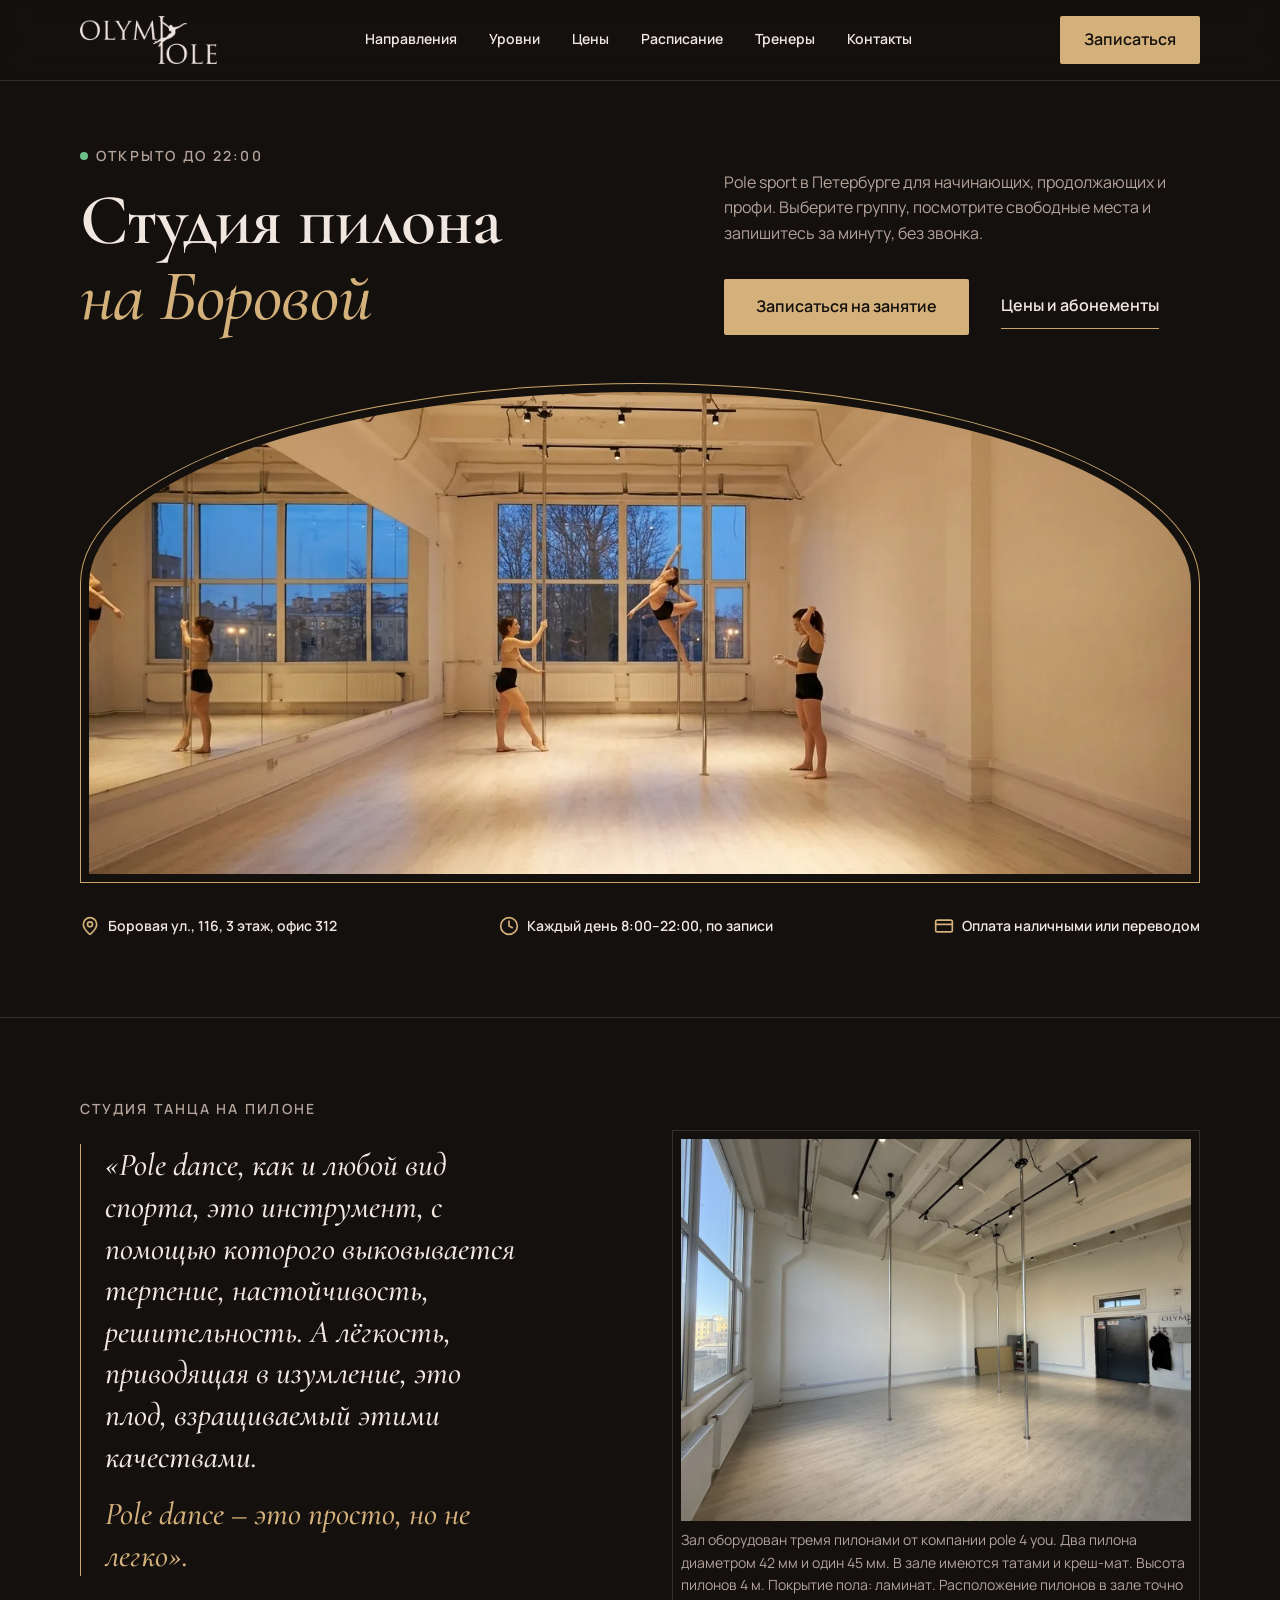
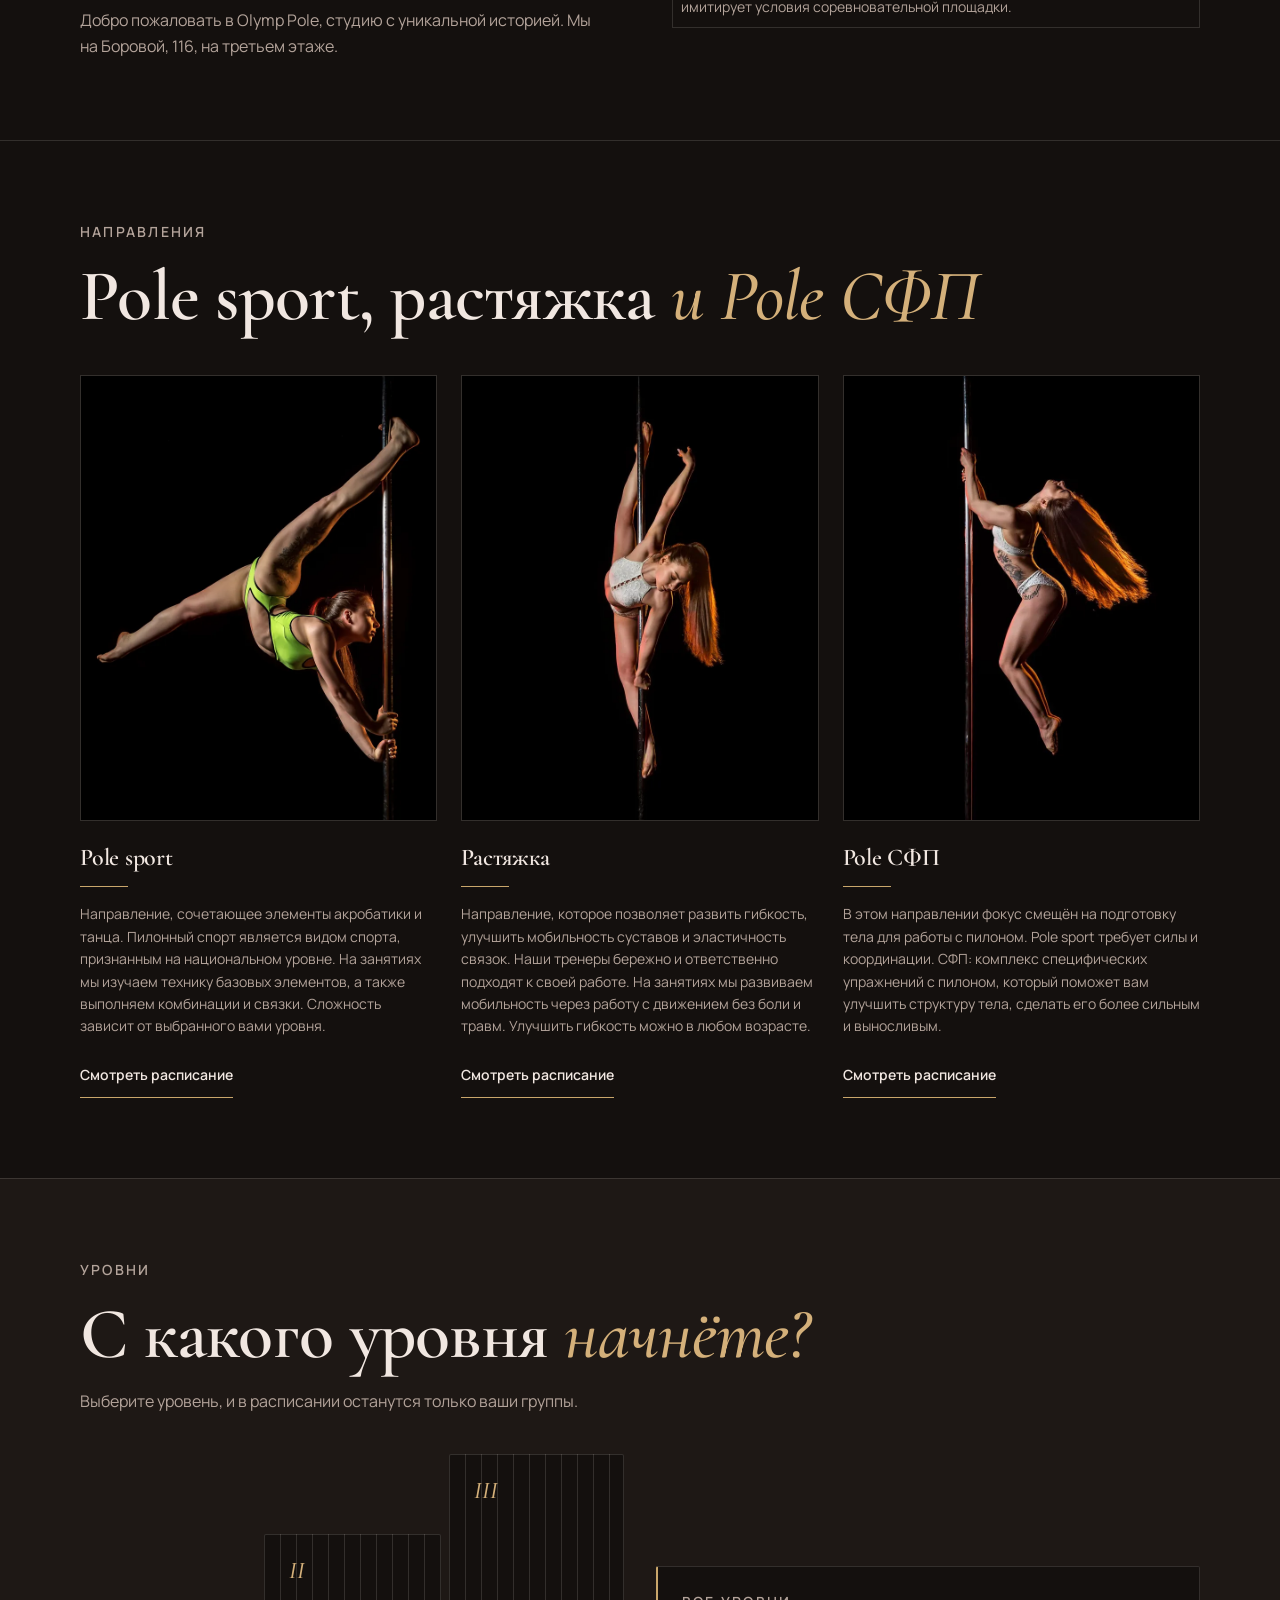
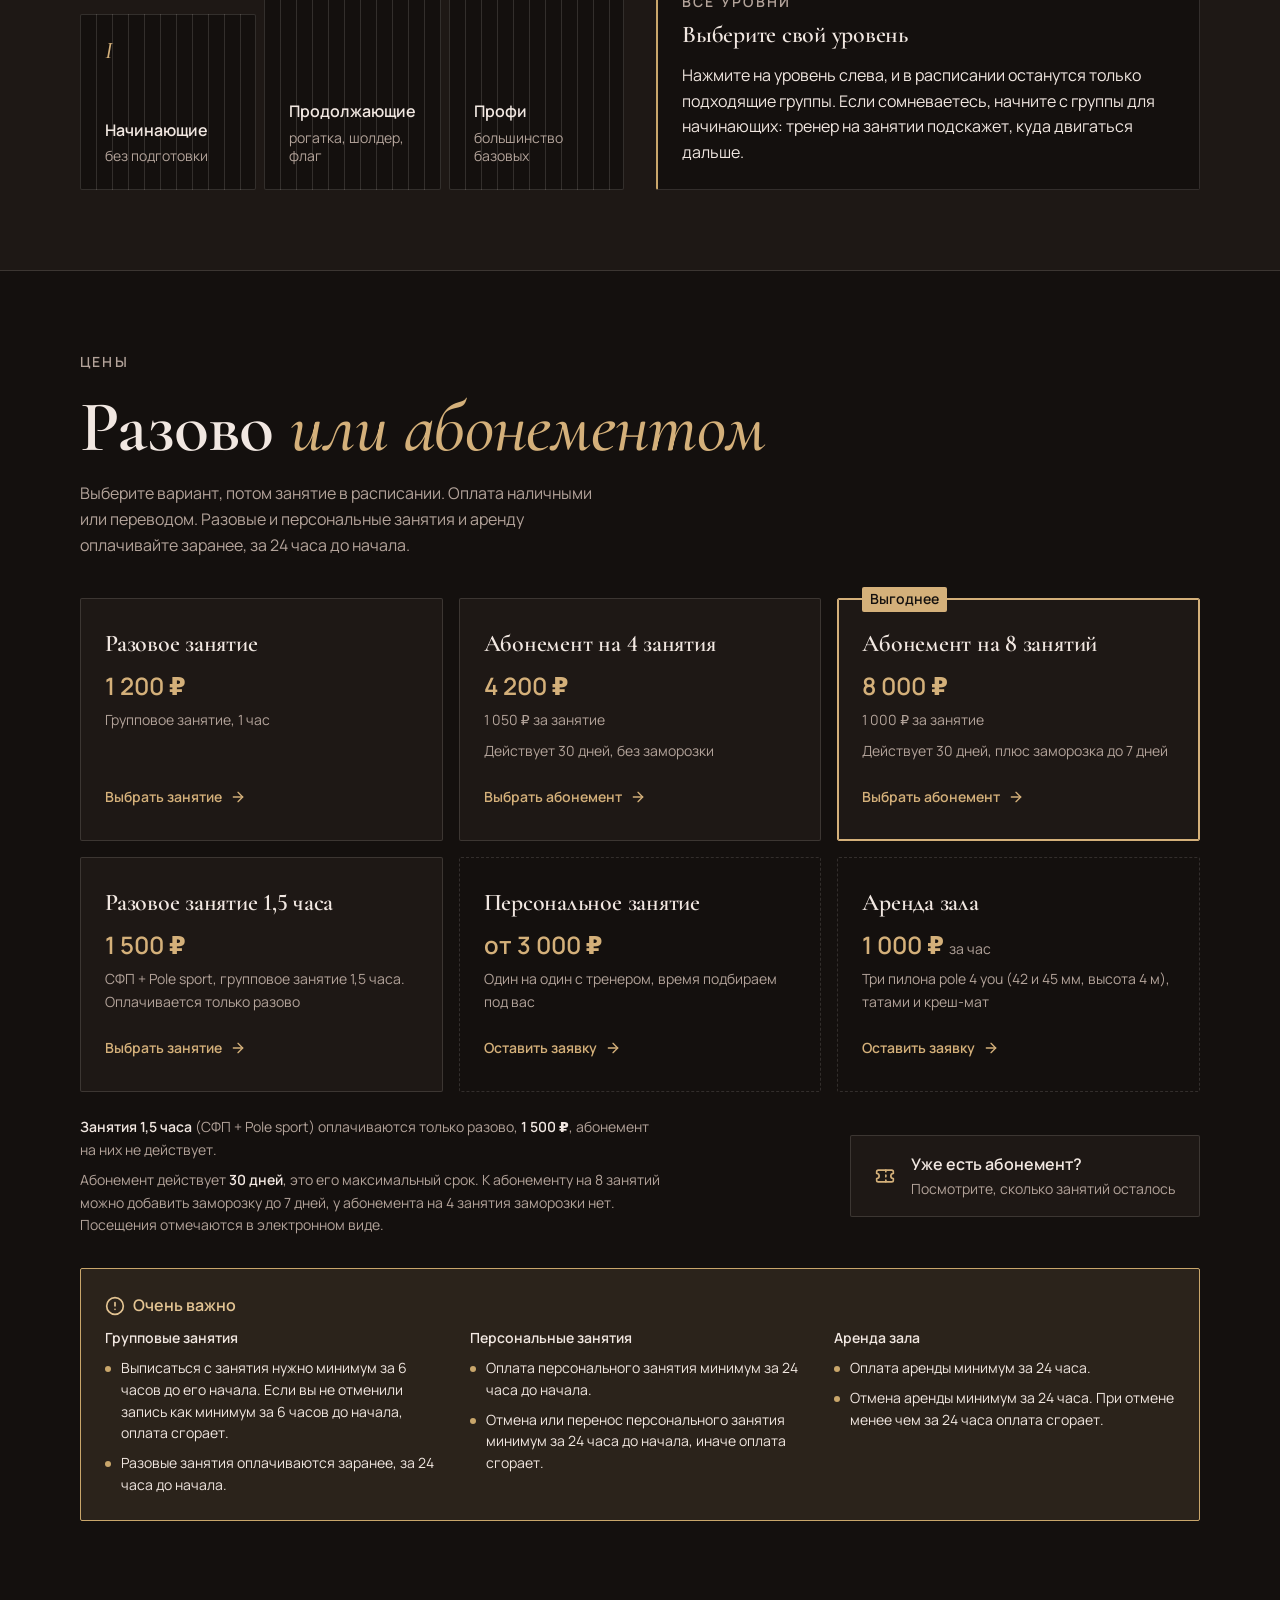
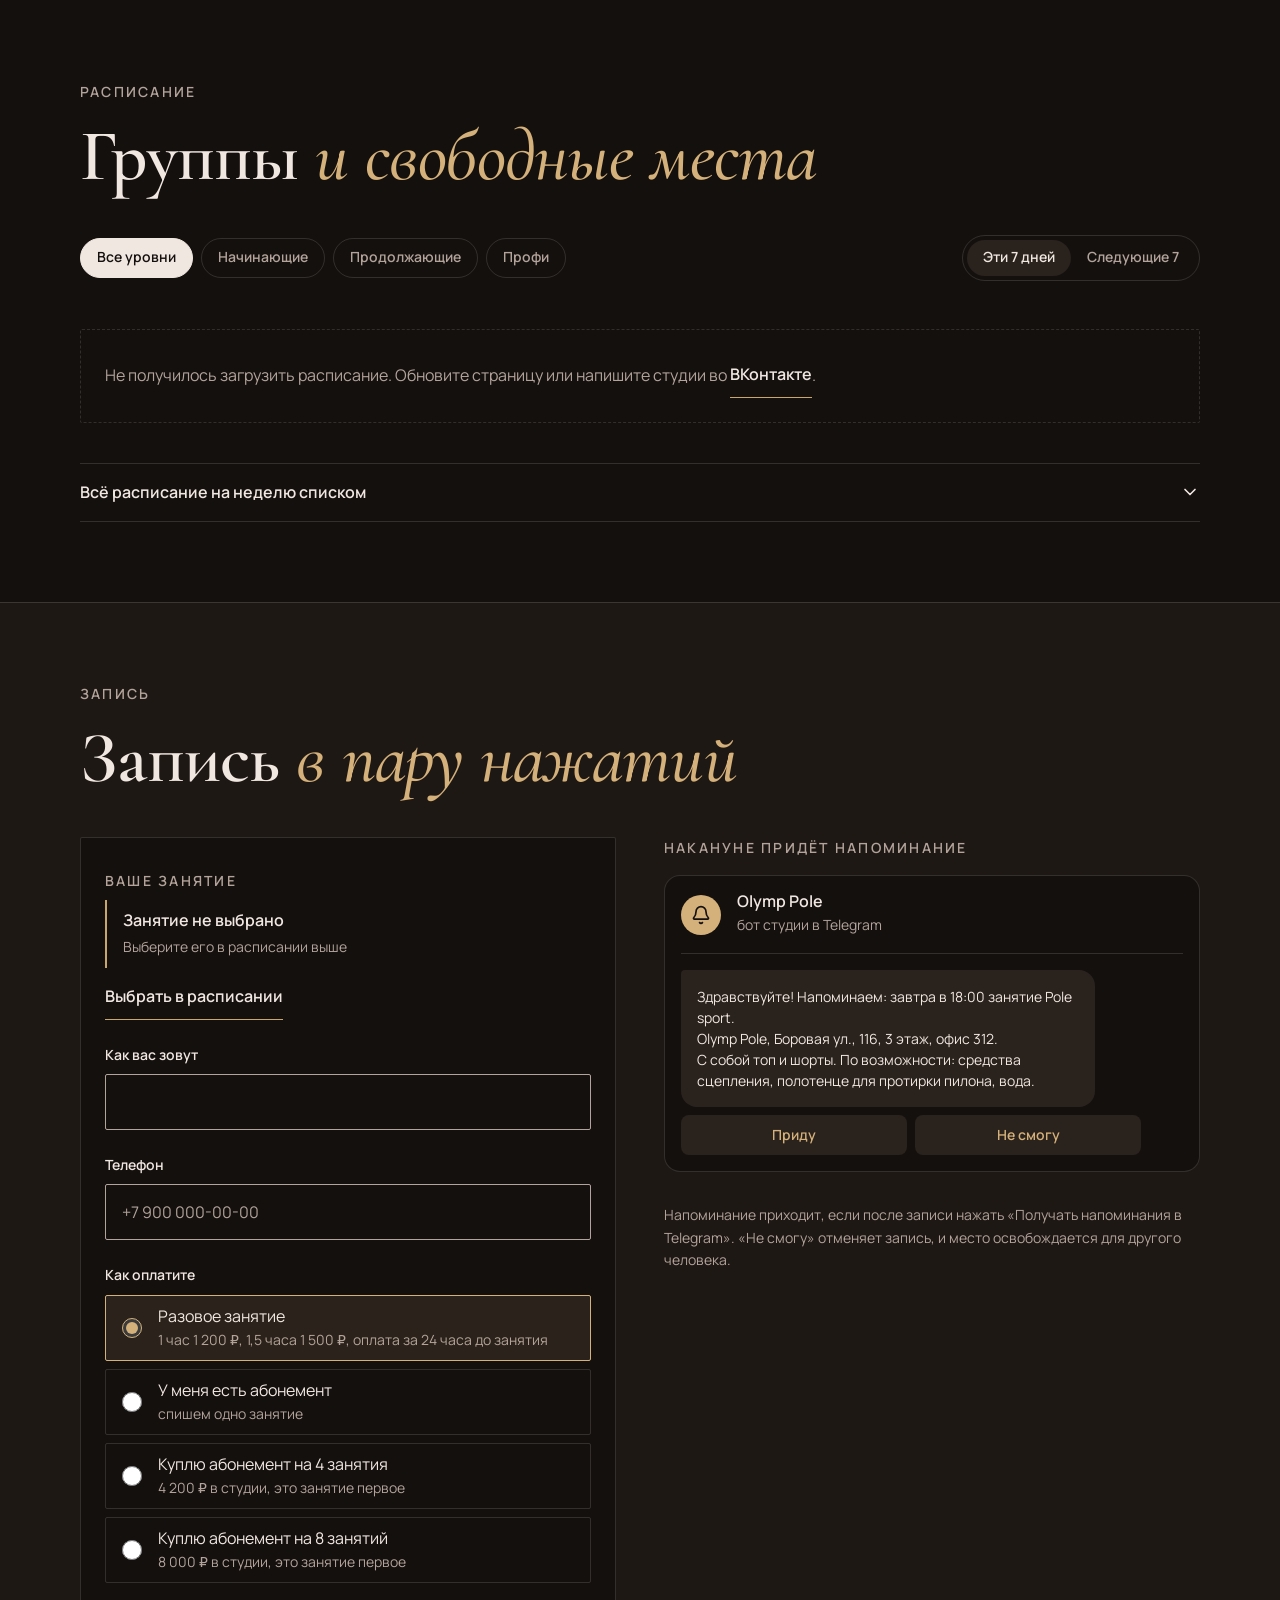
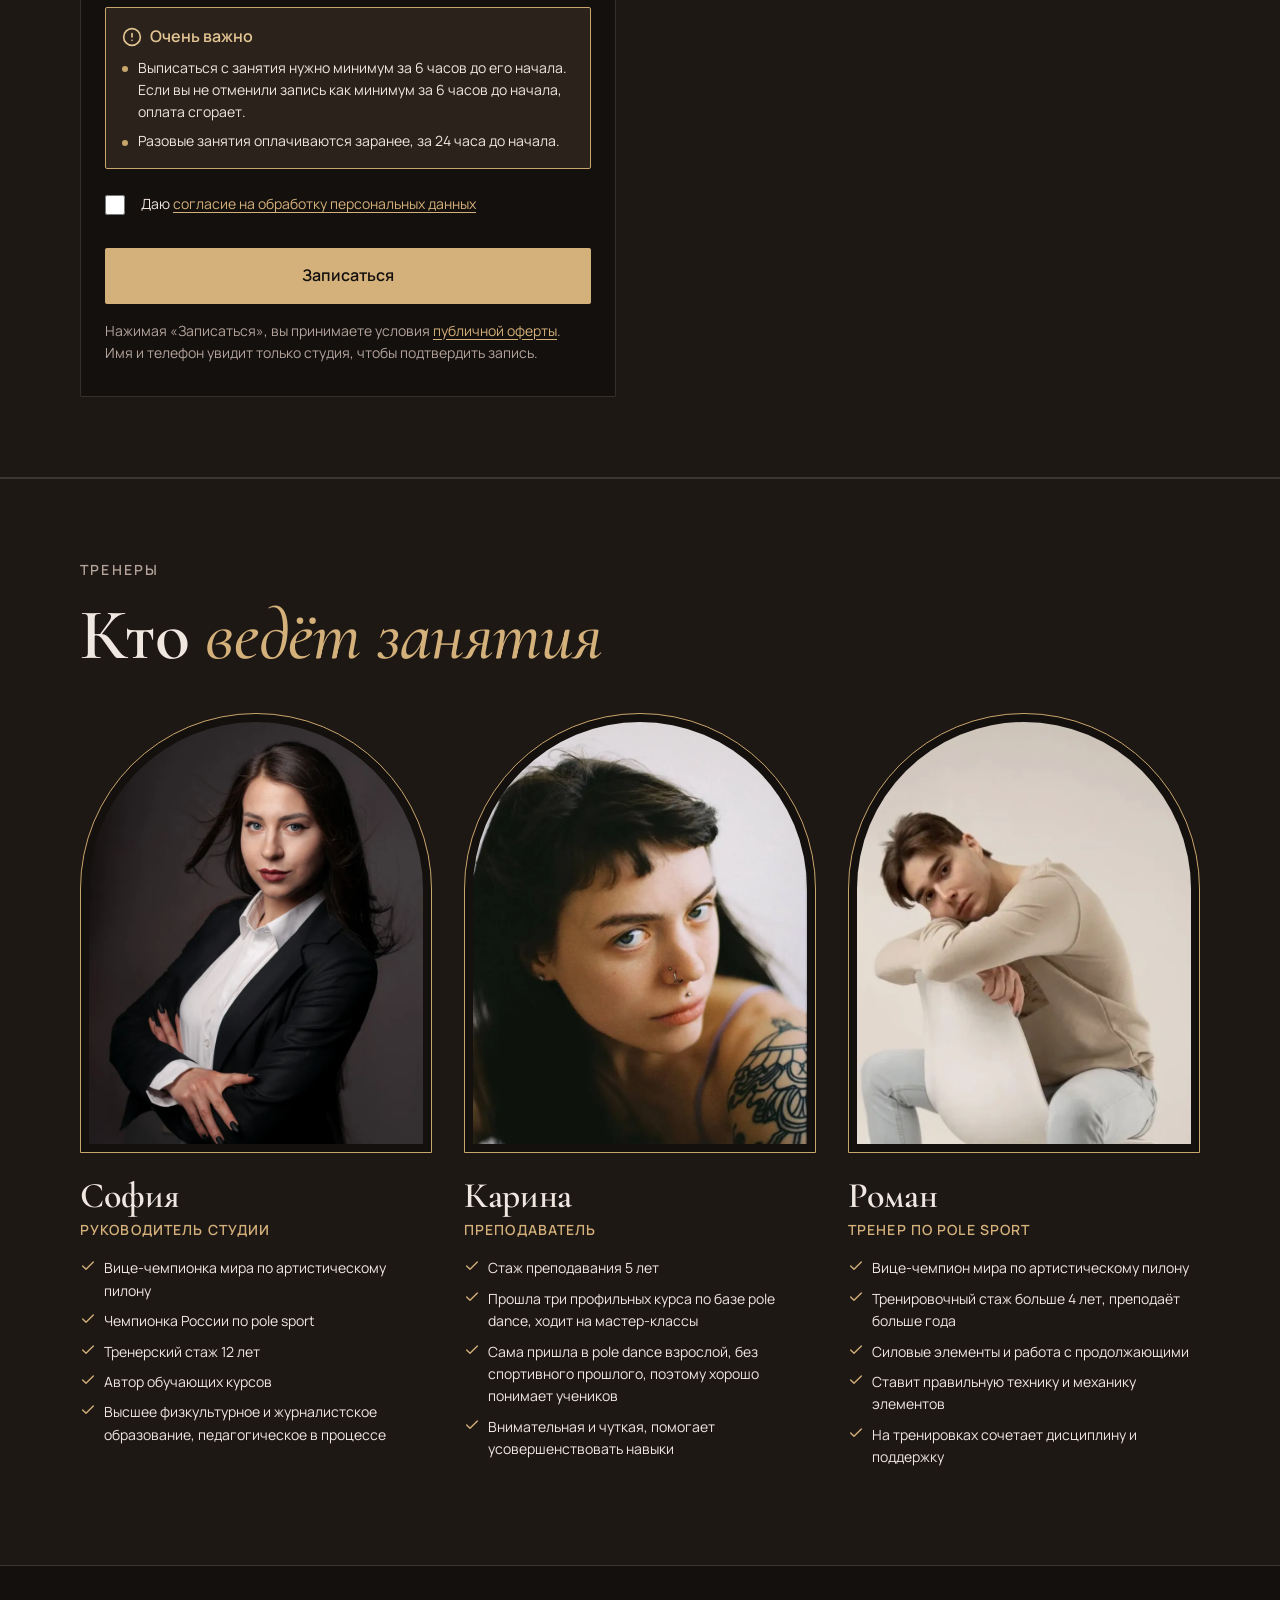
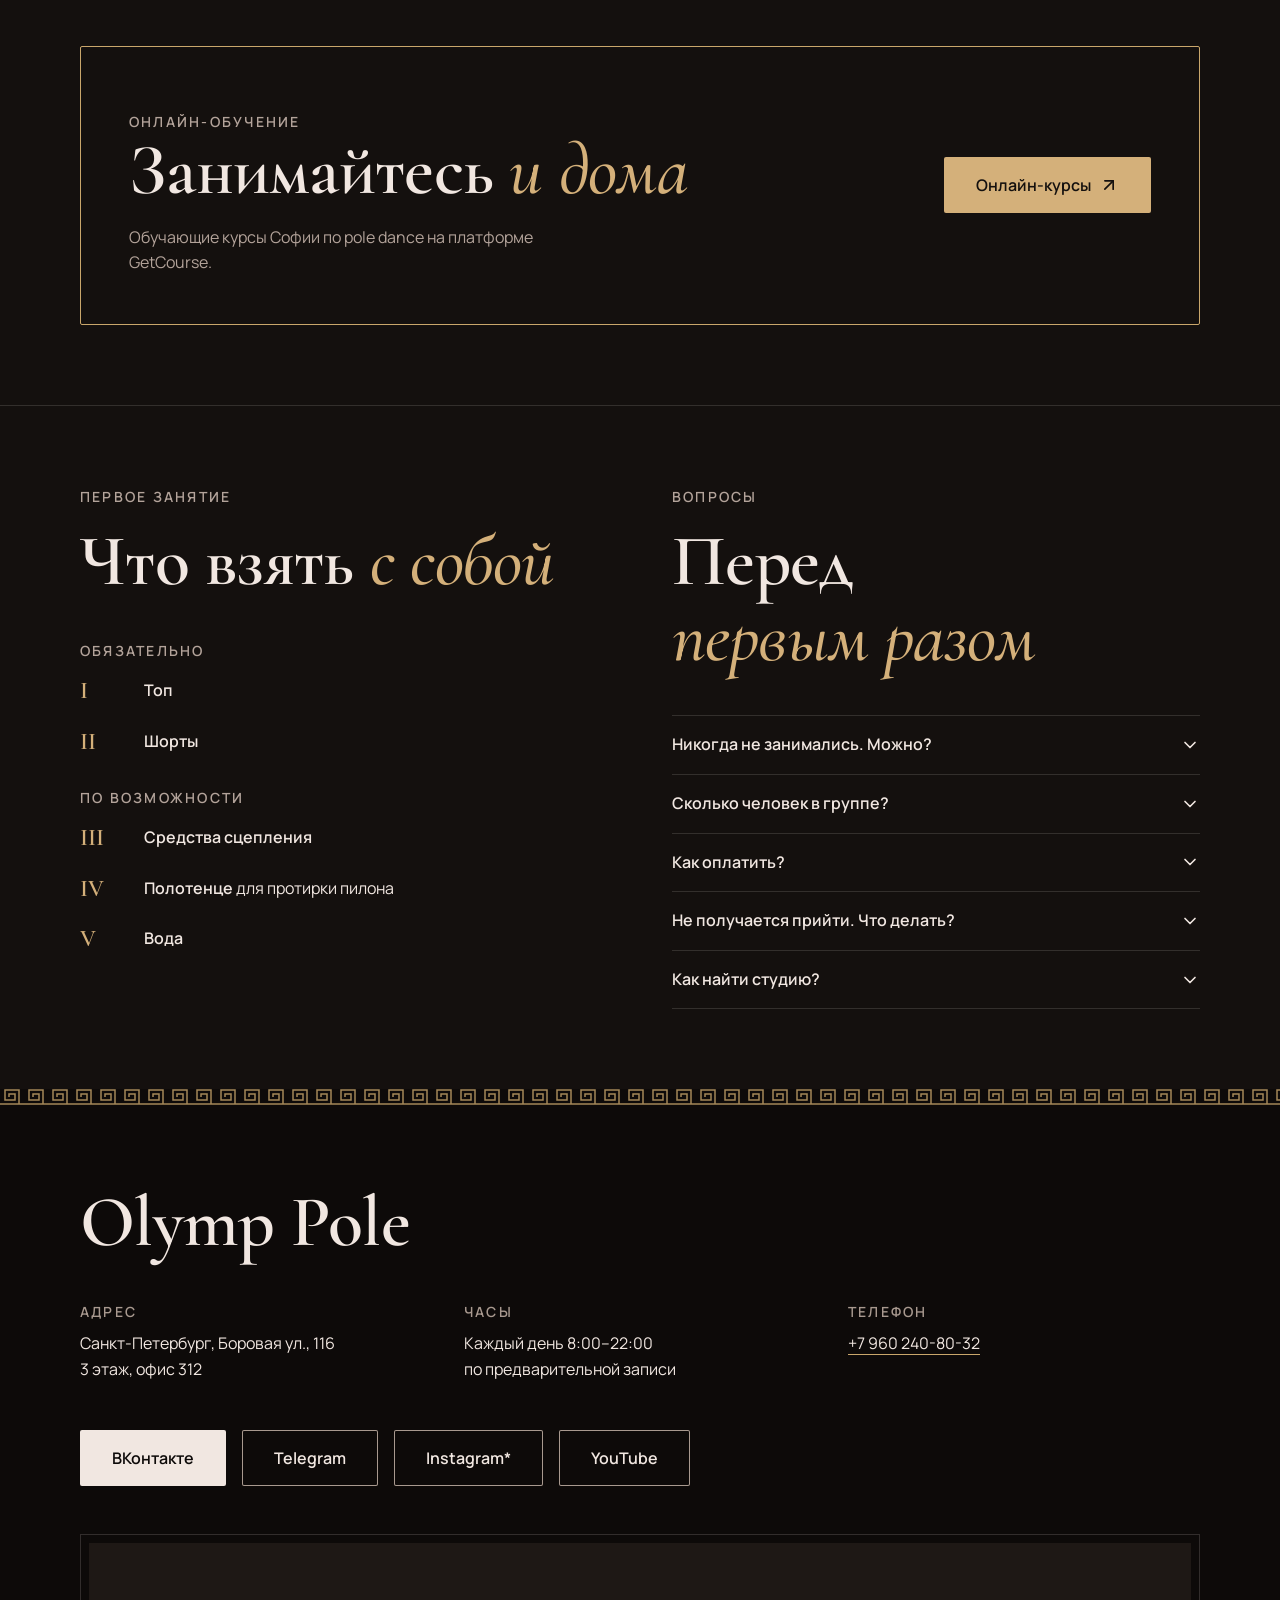
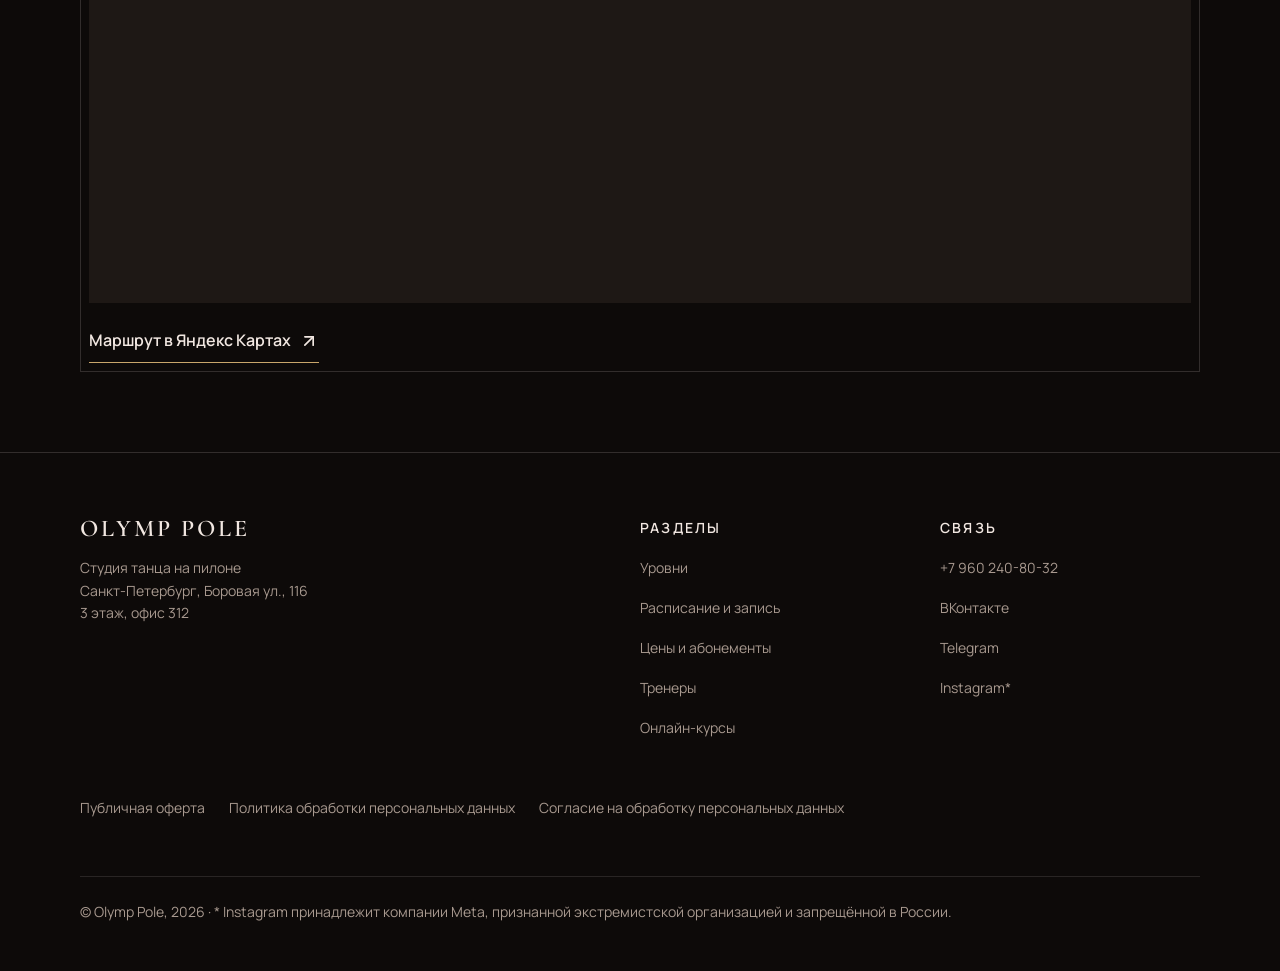
==== commit 35fb5d76: "Заморозка абонемента на 8 занятий «до 7 дней»: тексты на сайте и в оферте, в кабинете выбор числа дн" ====
--- a/index.html
+++ b/index.html
@@ -119,7 +119,7 @@
       <button type="button" class="tarif-kn" data-tarif="razovoe">Выбрать занятие <svg viewBox="0 0 24 24" fill="none" stroke="currentColor" stroke-width="2" stroke-linecap="round" stroke-linejoin="round" aria-hidden="true"><path d="M5 12h14"/><path d="m12 5 7 7-7 7"/></svg></button></div>
     <div class="tarif" data-t="kupit4"><h3>Абонемент на 4 занятия</h3><p class="summa">4&nbsp;200&nbsp;₽</p><p>1&nbsp;050&nbsp;₽ за занятие</p><p>Действует 30 дней, без заморозки</p>
       <button type="button" class="tarif-kn" data-tarif="kupit4">Выбрать абонемент <svg viewBox="0 0 24 24" fill="none" stroke="currentColor" stroke-width="2" stroke-linecap="round" stroke-linejoin="round" aria-hidden="true"><path d="M5 12h14"/><path d="m12 5 7 7-7 7"/></svg></button></div>
-    <div class="tarif glav" data-t="kupit8"><span class="metka">Выгоднее</span><h3>Абонемент на 8 занятий</h3><p class="summa">8&nbsp;000&nbsp;₽</p><p>1&nbsp;000&nbsp;₽ за занятие</p><p>Действует 30 дней, плюс заморозка на 1 неделю</p>
+    <div class="tarif glav" data-t="kupit8"><span class="metka">Выгоднее</span><h3>Абонемент на 8 занятий</h3><p class="summa">8&nbsp;000&nbsp;₽</p><p>1&nbsp;000&nbsp;₽ за занятие</p><p>Действует 30 дней, плюс заморозка до 7 дней</p>
       <button type="button" class="tarif-kn" data-tarif="kupit8">Выбрать абонемент <svg viewBox="0 0 24 24" fill="none" stroke="currentColor" stroke-width="2" stroke-linecap="round" stroke-linejoin="round" aria-hidden="true"><path d="M5 12h14"/><path d="m12 5 7 7-7 7"/></svg></button></div>
     <div class="tarif" data-t="razovoe15"><h3>Разовое занятие 1,5 часа</h3><p class="summa">1&nbsp;500&nbsp;₽</p><p>СФП + Pole sport, групповое занятие 1,5 часа. Оплачивается только разово</p>
       <button type="button" class="tarif-kn" data-tarif="razovoe15">Выбрать занятие <svg viewBox="0 0 24 24" fill="none" stroke="currentColor" stroke-width="2" stroke-linecap="round" stroke-linejoin="round" aria-hidden="true"><path d="M5 12h14"/><path d="m12 5 7 7-7 7"/></svg></button></div>
@@ -131,7 +131,7 @@
   <div class="ceny-niz">
     <ul class="ceny-prim">
       <li><b>Занятия 1,5 часа</b> (СФП + Pole sport) оплачиваются только разово, <b>1&nbsp;500&nbsp;₽</b>, абонемент на них не действует.</li>
-      <li>Абонемент действует <b>30 дней</b>, это его максимальный срок. К абонементу на 8 занятий можно добавить заморозку на одну неделю, у абонемента на 4 занятия заморозки нет. Посещения отмечаются в электронном виде.</li>
+      <li>Абонемент действует <b>30 дней</b>, это его максимальный срок. К абонементу на 8 занятий можно добавить заморозку до 7 дней, у абонемента на 4 занятия заморозки нет. Посещения отмечаются в электронном виде.</li>
     </ul>
     <button type="button" class="moj-abon" data-okno="abon"><svg viewBox="0 0 24 24" fill="none" stroke="currentColor" stroke-width="2" stroke-linecap="round" stroke-linejoin="round" aria-hidden="true"><path d="M2 9a3 3 0 0 1 0 6v2a2 2 0 0 0 2 2h16a2 2 0 0 0 2-2v-2a3 3 0 0 1 0-6V7a2 2 0 0 0-2-2H4a2 2 0 0 0-2 2Z"/><path d="M13 5v2"/><path d="M13 17v2"/><path d="M13 11v2"/></svg><span><b>Уже есть абонемент?</b> Посмотрите, сколько занятий осталось</span></button>
   </div>
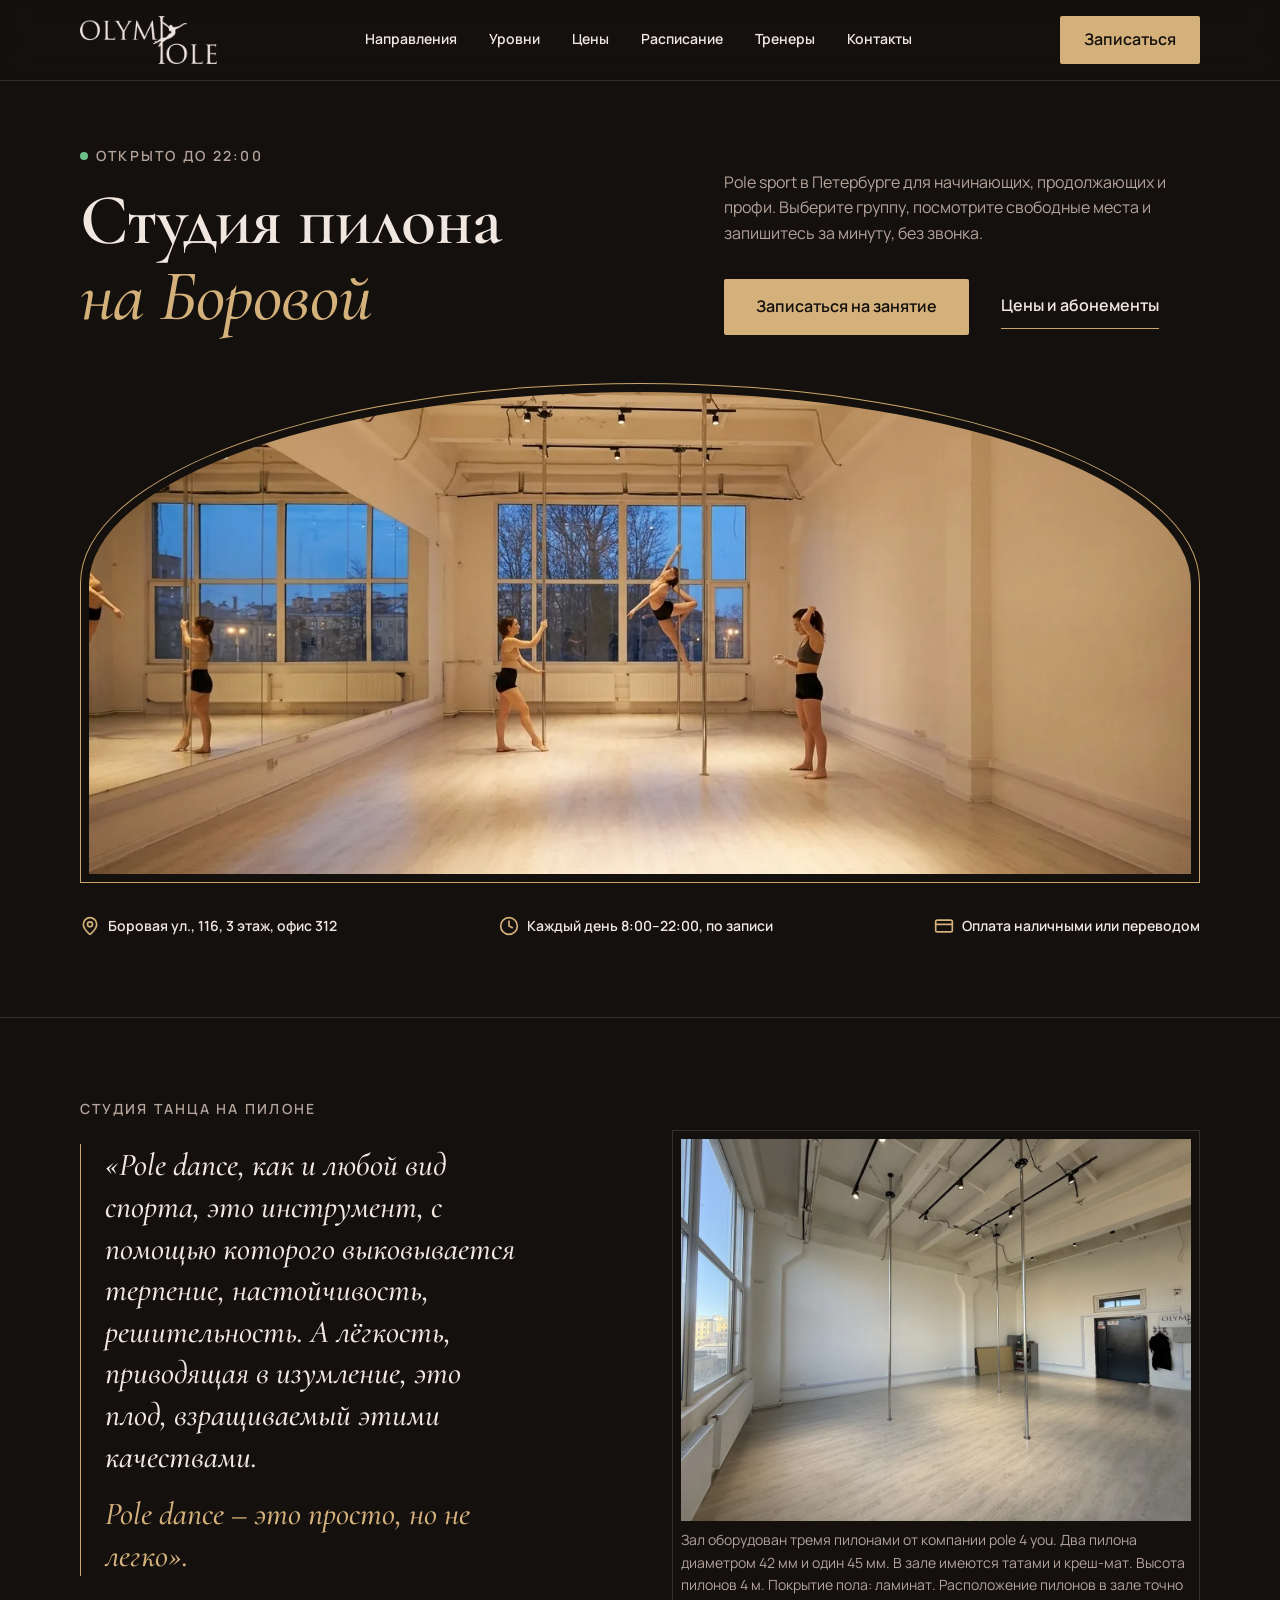
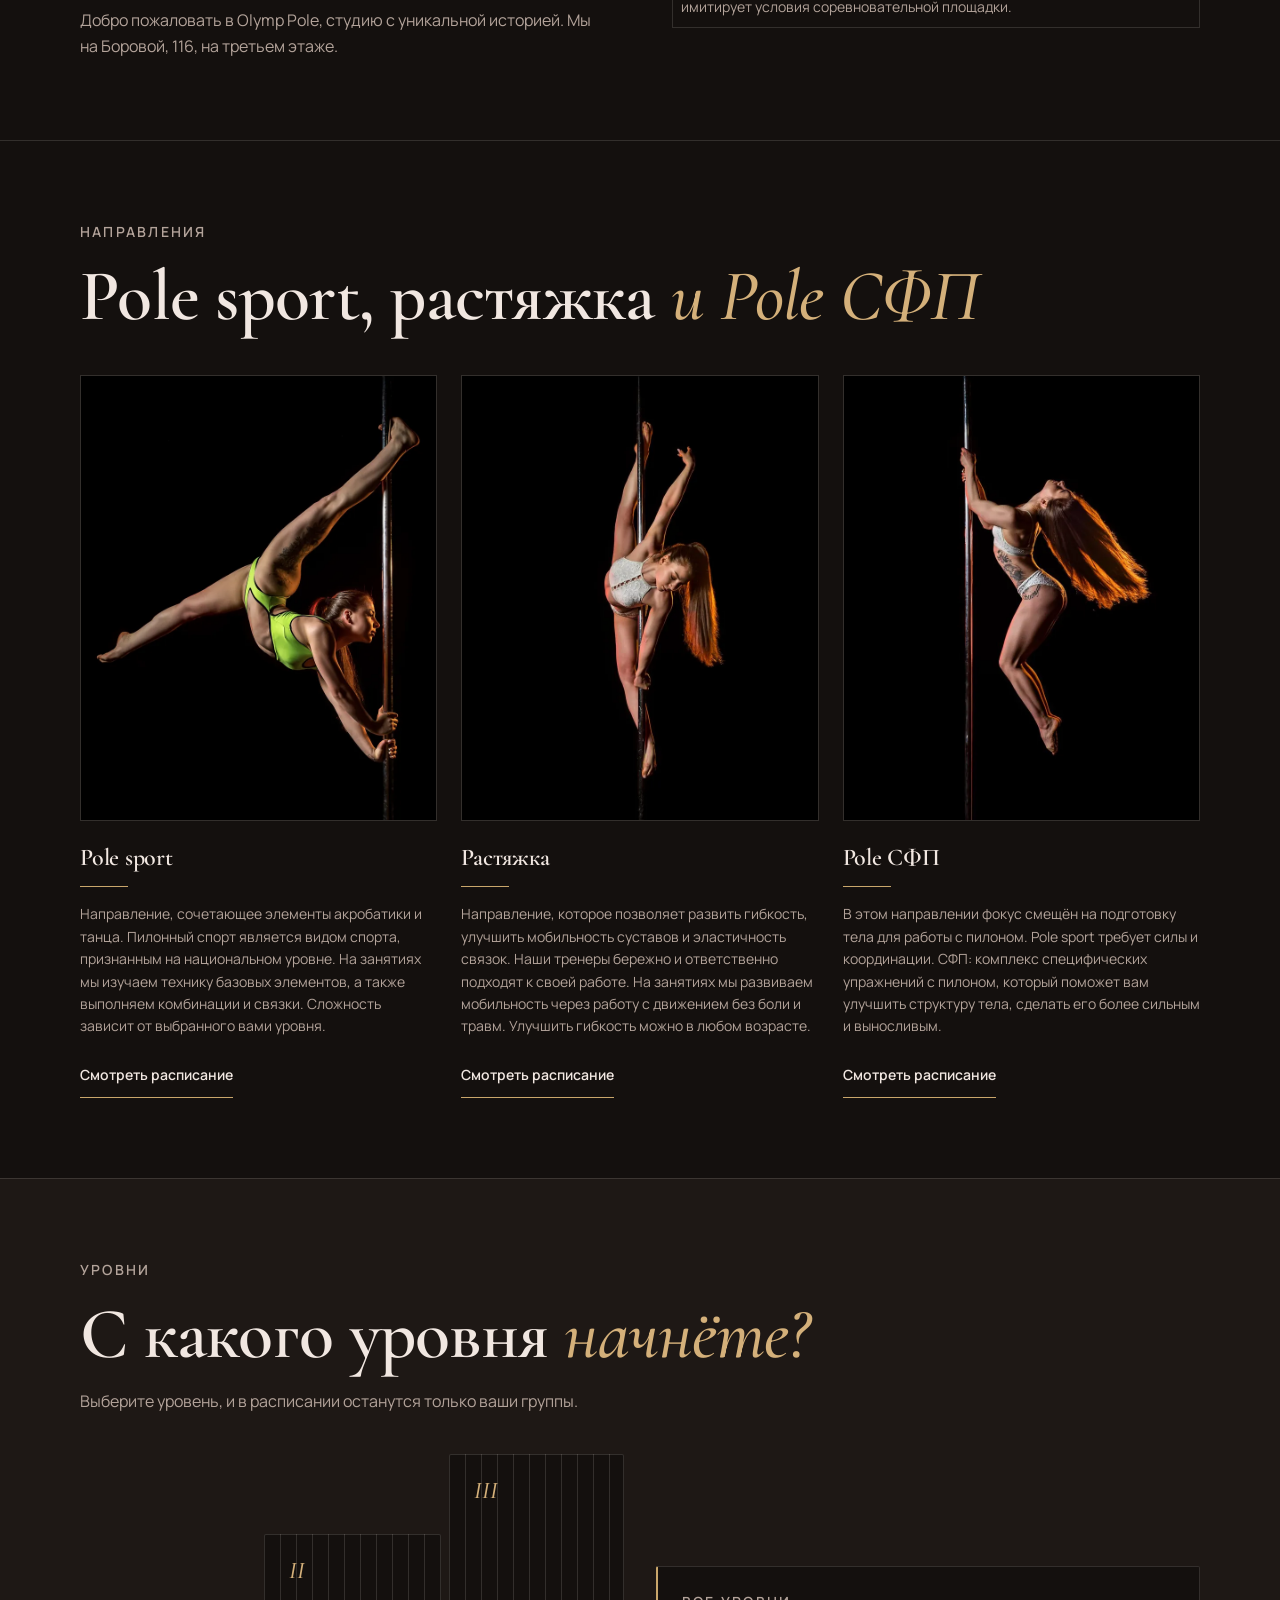
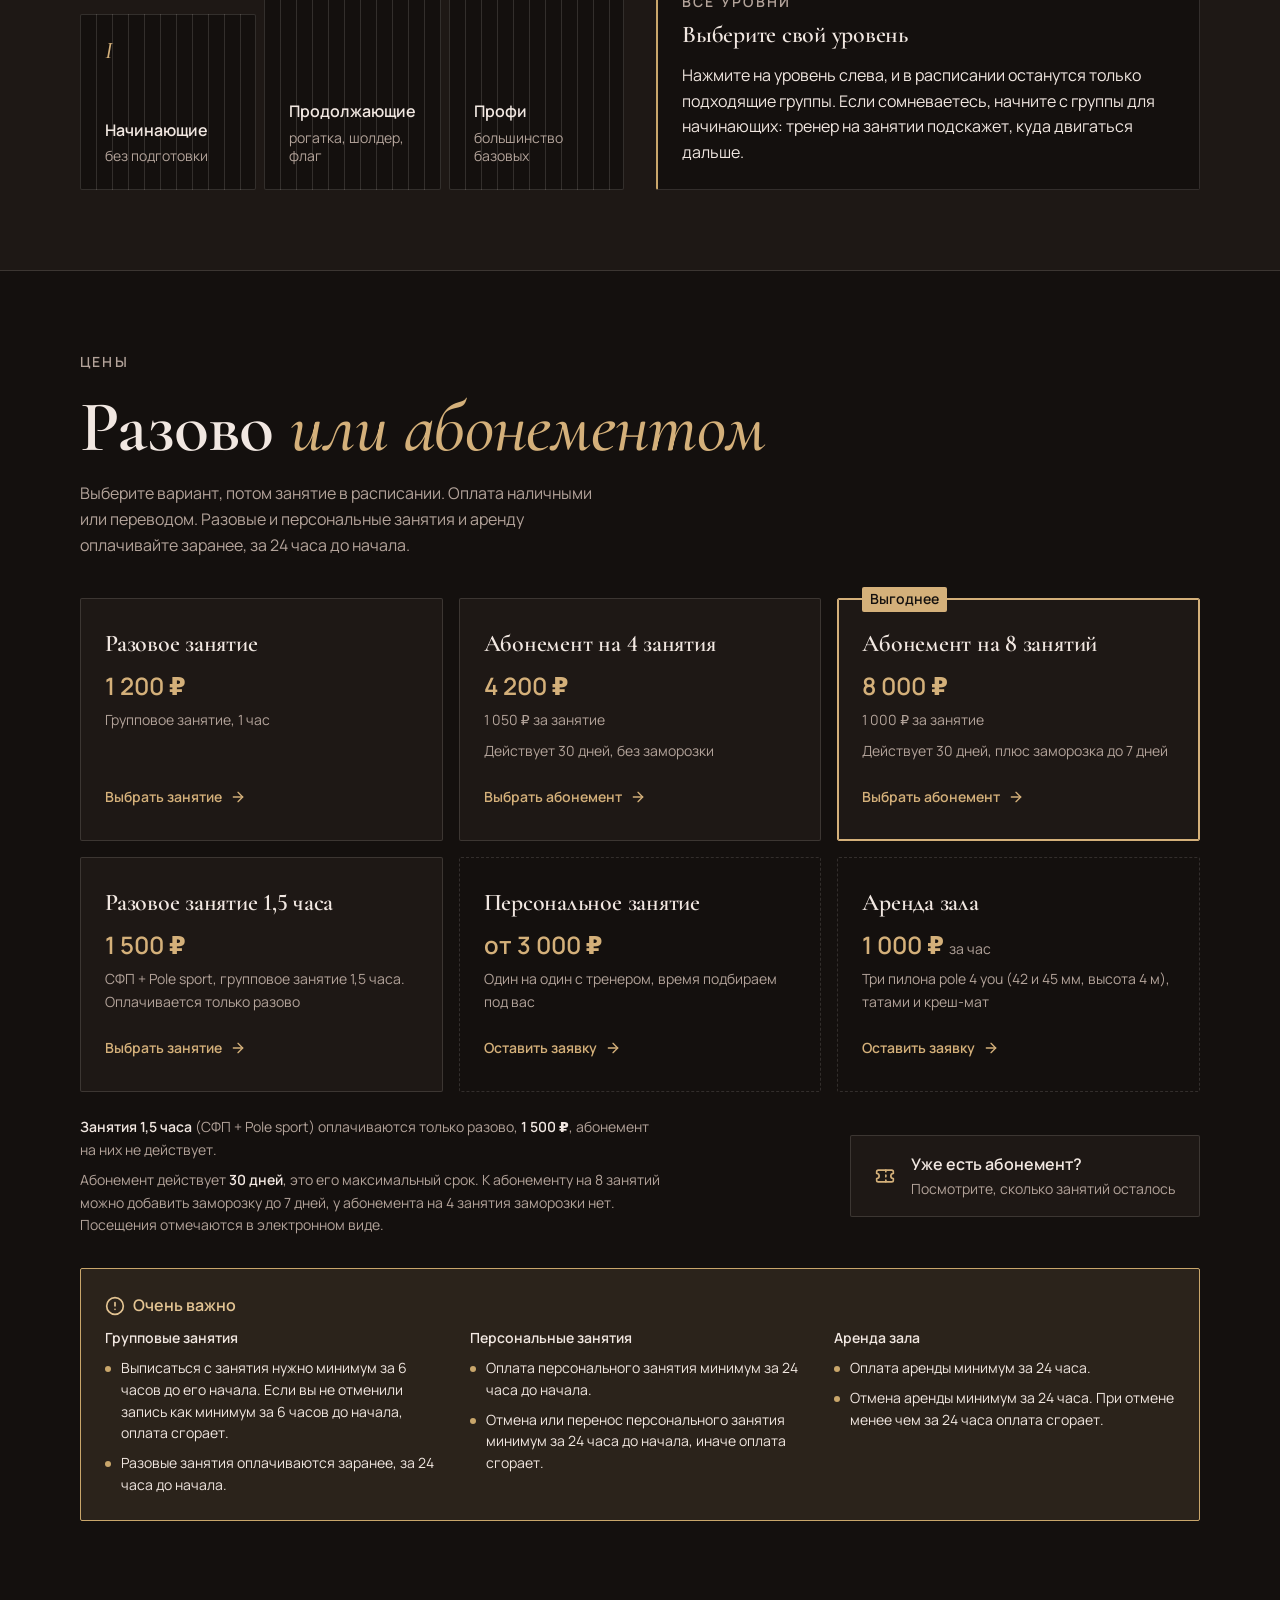
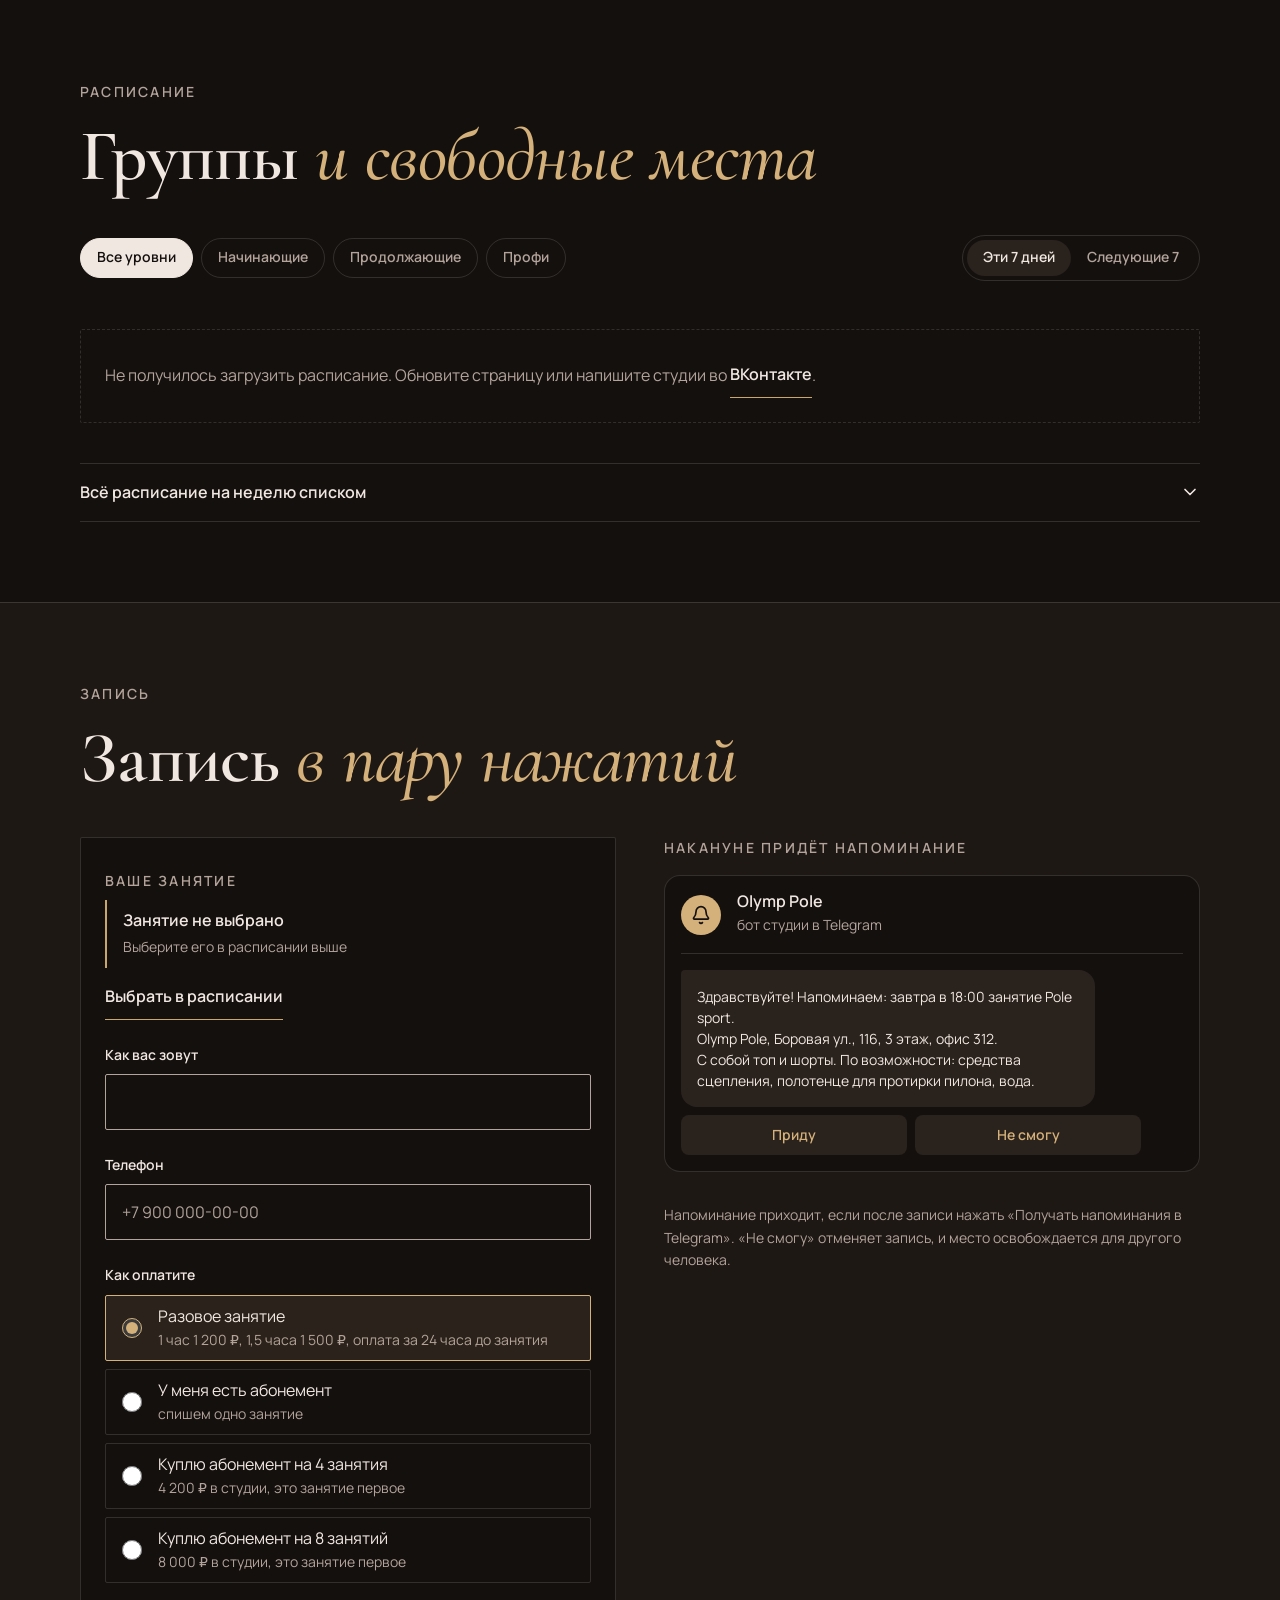
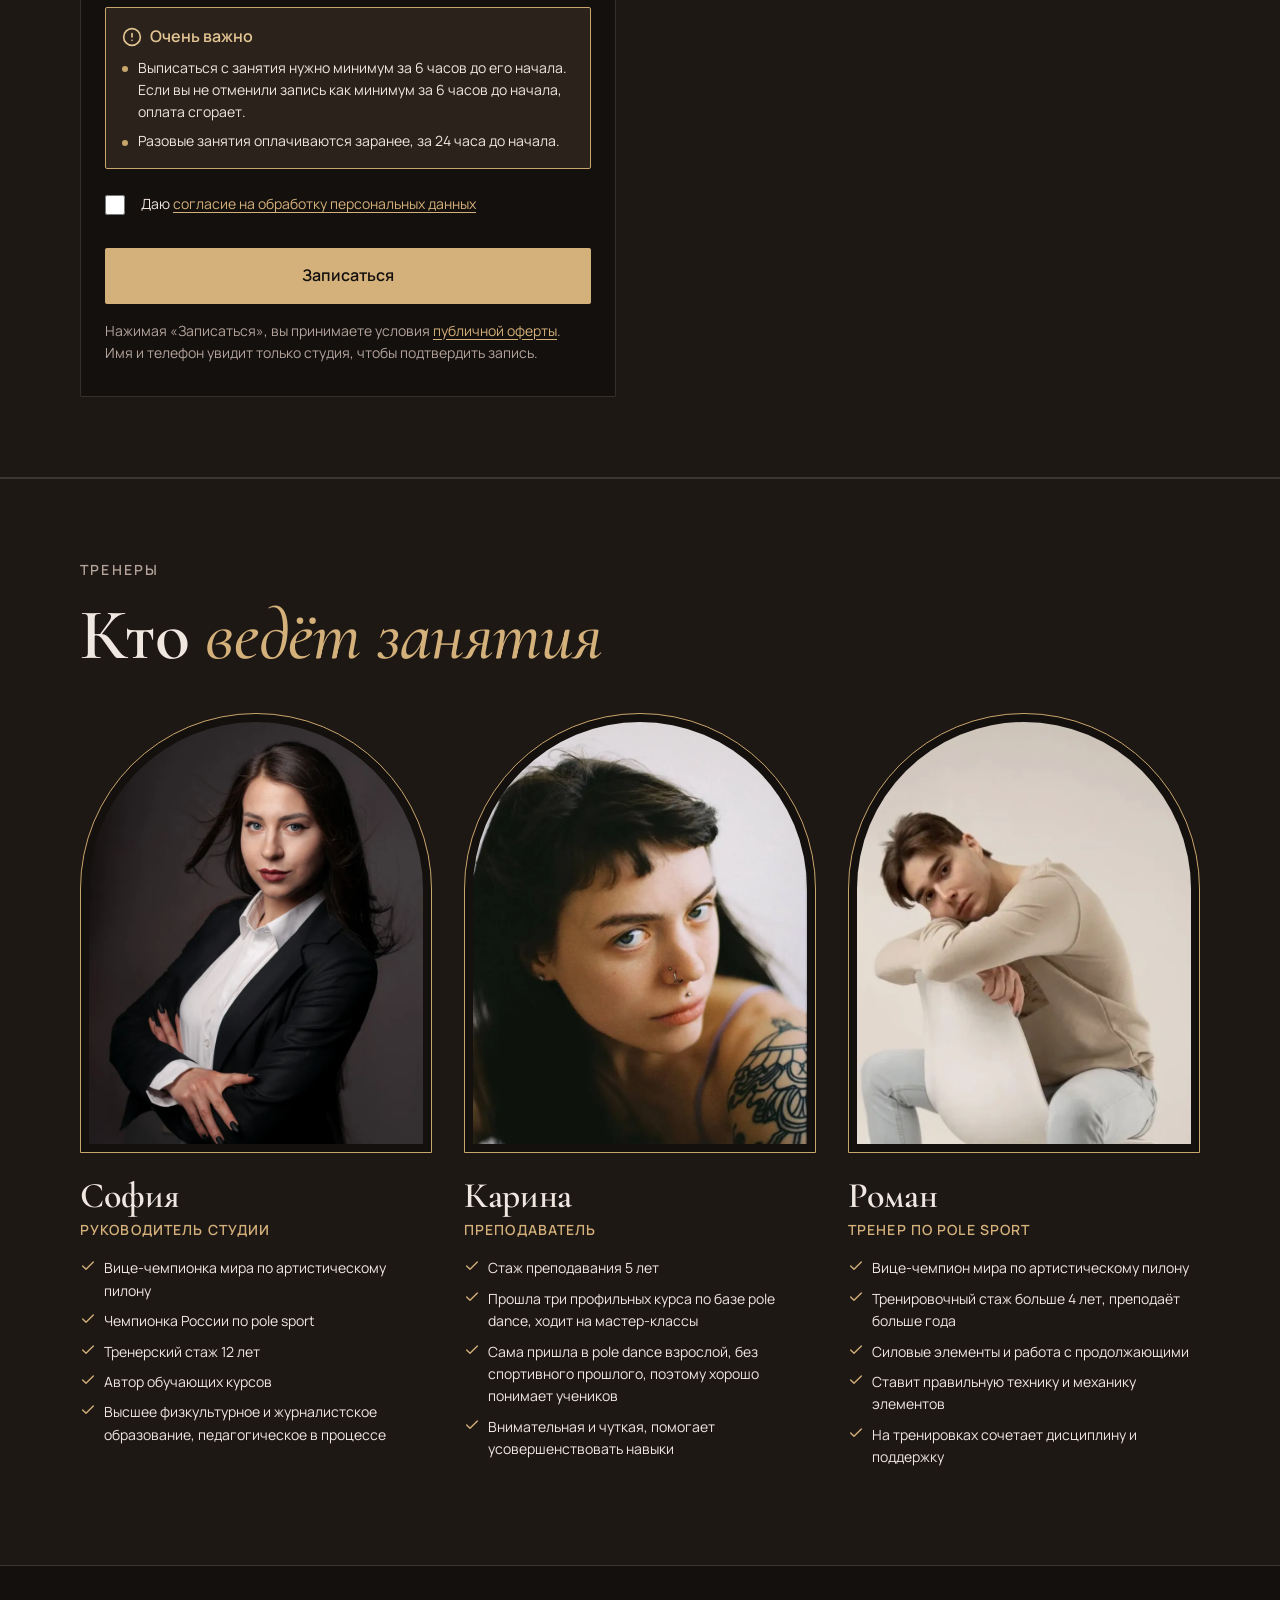
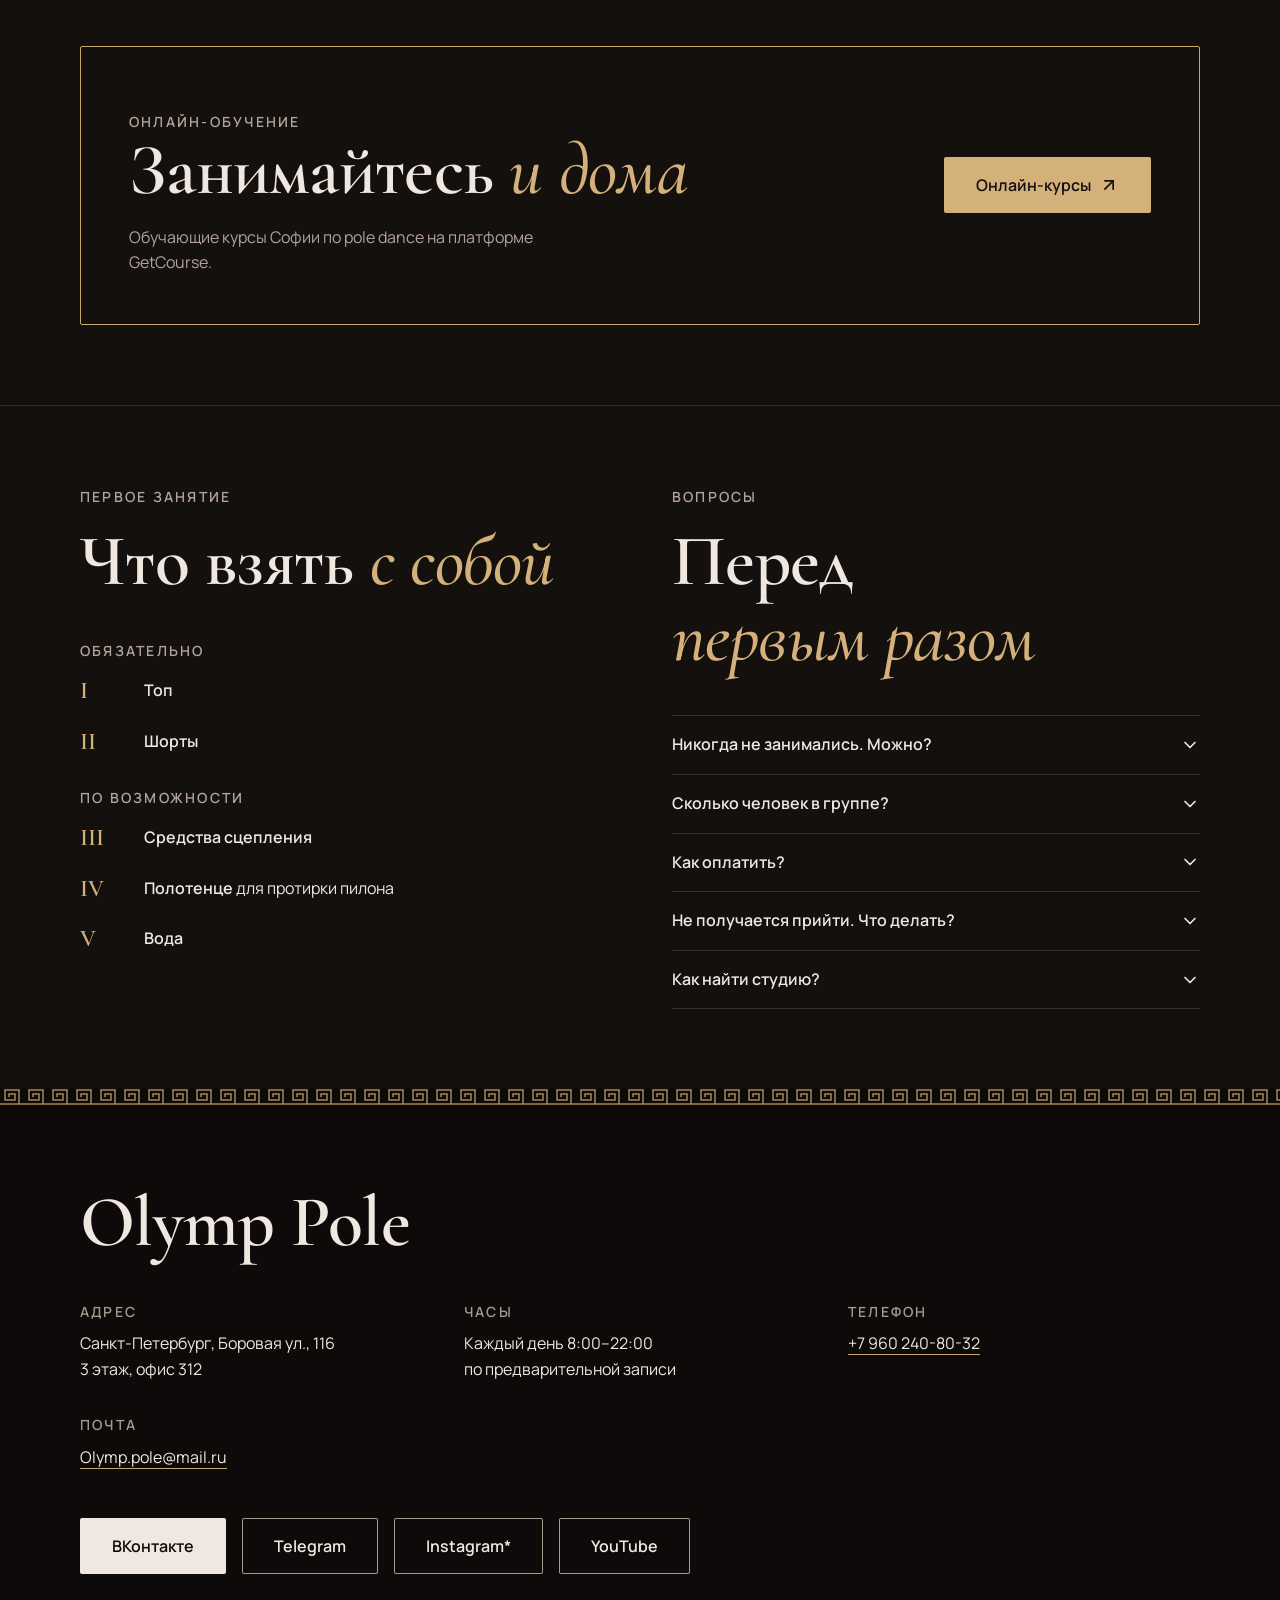
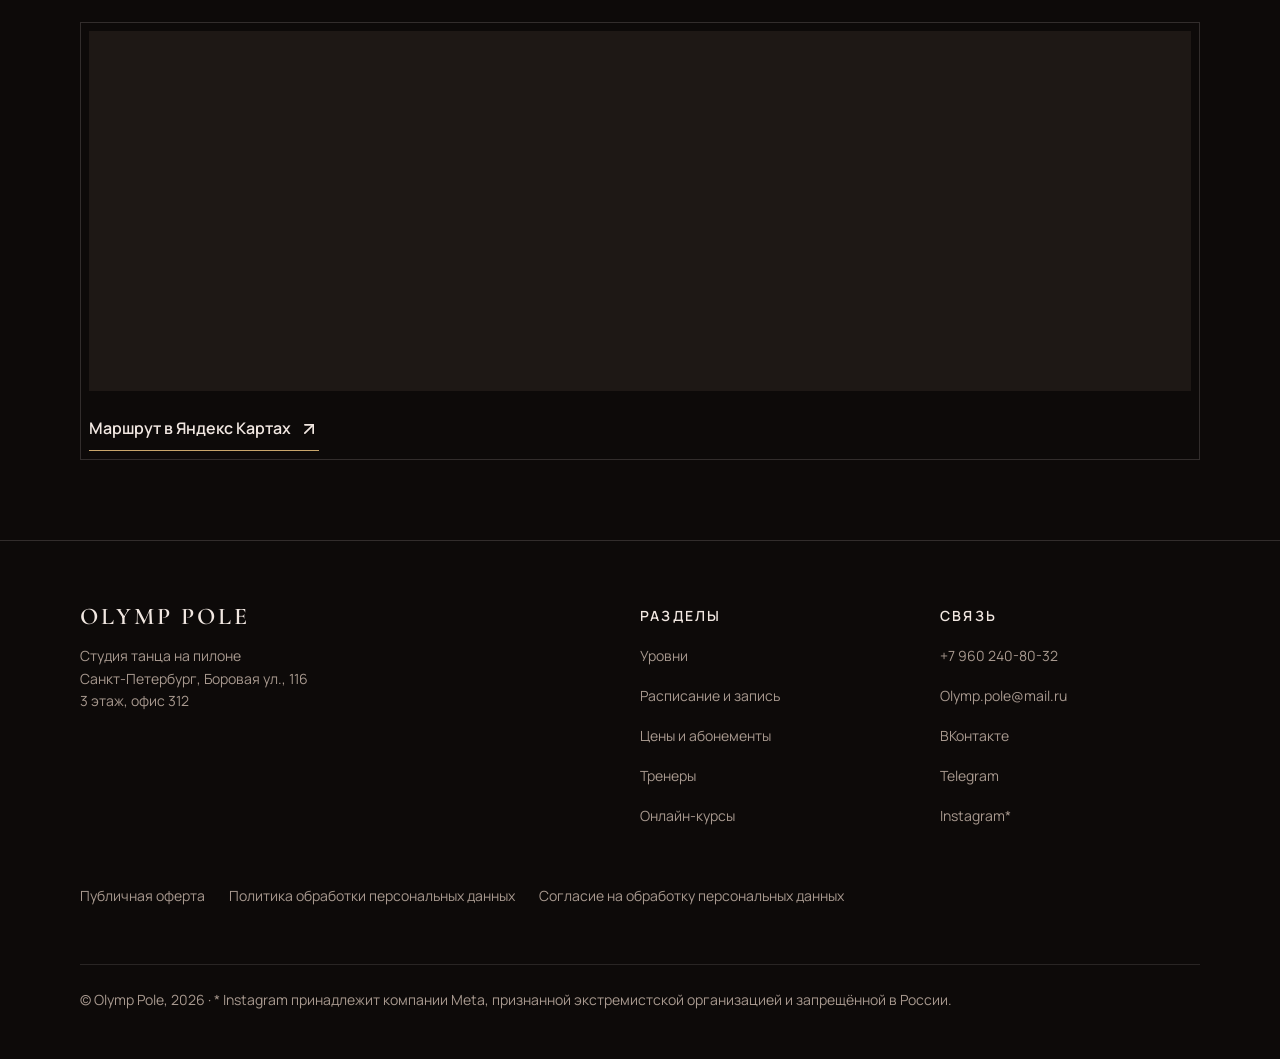
==== commit b0481664: "Почта Olymp.pole@mail.ru и оплата переводом по номеру телефона (Сбербанк) в оферте, политике, соглас" ====
--- a/index.html
+++ b/index.html
@@ -16,7 +16,7 @@
 <link rel="icon" href="favicon.svg" type="image/svg+xml">
 <script>document.documentElement.classList.add('js')</script>
 <link rel="preload" as="image" href="img/zal-vecher.webp">
-<link rel="preconnect" href="https://olymp-pole-bot.capybaria-bot.workers.dev">
+<link rel="preconnect" href="https://d5dodm8kkkc2e00be9sq.y0g3kng5.apigw.yandexcloud.net">
 <link rel="stylesheet" href="style.css">
 <script type="application/ld+json">{
   "@context": "https://schema.org",
@@ -26,6 +26,7 @@
   "url": "https://maltode.github.io/olymp-pole/",
   "image": "https://maltode.github.io/olymp-pole/img/zal-vecher.webp",
   "telephone": "+79602408032",
+  "email": "Olymp.pole@mail.ru",
   "address": {"@type": "PostalAddress", "streetAddress": "Боровая ул., 116, 3 этаж, офис 312", "addressLocality": "Санкт-Петербург", "addressCountry": "RU"},
   "geo": {"@type": "GeoCoordinates", "latitude": 59.90746, "longitude": 30.339281},
   "openingHours": "Mo-Su 08:00-22:00",
@@ -313,6 +314,7 @@
       <div><dt>Адрес</dt><dd>Санкт-Петербург, Боровая ул., 116<br>3 этаж, офис 312</dd></div>
       <div><dt>Часы</dt><dd>Каждый день 8:00–22:00<br>по предварительной записи</dd></div>
       <div><dt>Телефон</dt><dd><a href="tel:+79602408032">+7 960 240-80-32</a></dd></div>
+      <div><dt>Почта</dt><dd><a href="mailto:Olymp.pole@mail.ru">Olymp.pole@mail.ru</a></dd></div>
     </dl>
     <div class="socseti">
       <a class="btn btn--svet" href="https://vk.ru/olymppole" target="_blank" rel="noopener">ВКонтакте</a>
@@ -338,7 +340,7 @@
       <a href="#urovni">Уровни</a><a href="#raspisanie">Расписание и запись</a><a href="#ceny">Цены и абонементы</a><a href="#trenery">Тренеры</a><a href="https://sofiatitova.getcourse.ru/page5" target="_blank" rel="noopener">Онлайн-курсы</a>
     </nav>
     <div><p class="podval-zag">Связь</p>
-      <a href="tel:+79602408032">+7 960 240-80-32</a><a href="https://vk.ru/olymppole" target="_blank" rel="noopener">ВКонтакте</a><a href="https://t.me/olymp_pole" target="_blank" rel="noopener">Telegram</a><a href="https://www.instagram.com/olymp_pole" target="_blank" rel="noopener">Instagram*</a>
+      <a href="tel:+79602408032">+7 960 240-80-32</a><a href="mailto:Olymp.pole@mail.ru">Olymp.pole@mail.ru</a><a href="https://vk.ru/olymppole" target="_blank" rel="noopener">ВКонтакте</a><a href="https://t.me/olymp_pole" target="_blank" rel="noopener">Telegram</a><a href="https://www.instagram.com/olymp_pole" target="_blank" rel="noopener">Instagram*</a>
     </div>
   </div>
   <nav class="dok-ssylki" aria-label="Документы"><a href="oferta/">Публичная оферта</a><a href="politika/">Политика обработки персональных данных</a><a href="soglasie/">Согласие на обработку персональных данных</a></nav>
@@ -384,6 +386,6 @@
 
 <div class="lipkaya" id="lipkaya"><a class="btn btn--shir" href="#raspisanie">Записаться на занятие</a></div>
 
-<script src="app.js"></script>
+<script src="app.js?v=20261127yc"></script>
 </body>
 </html>
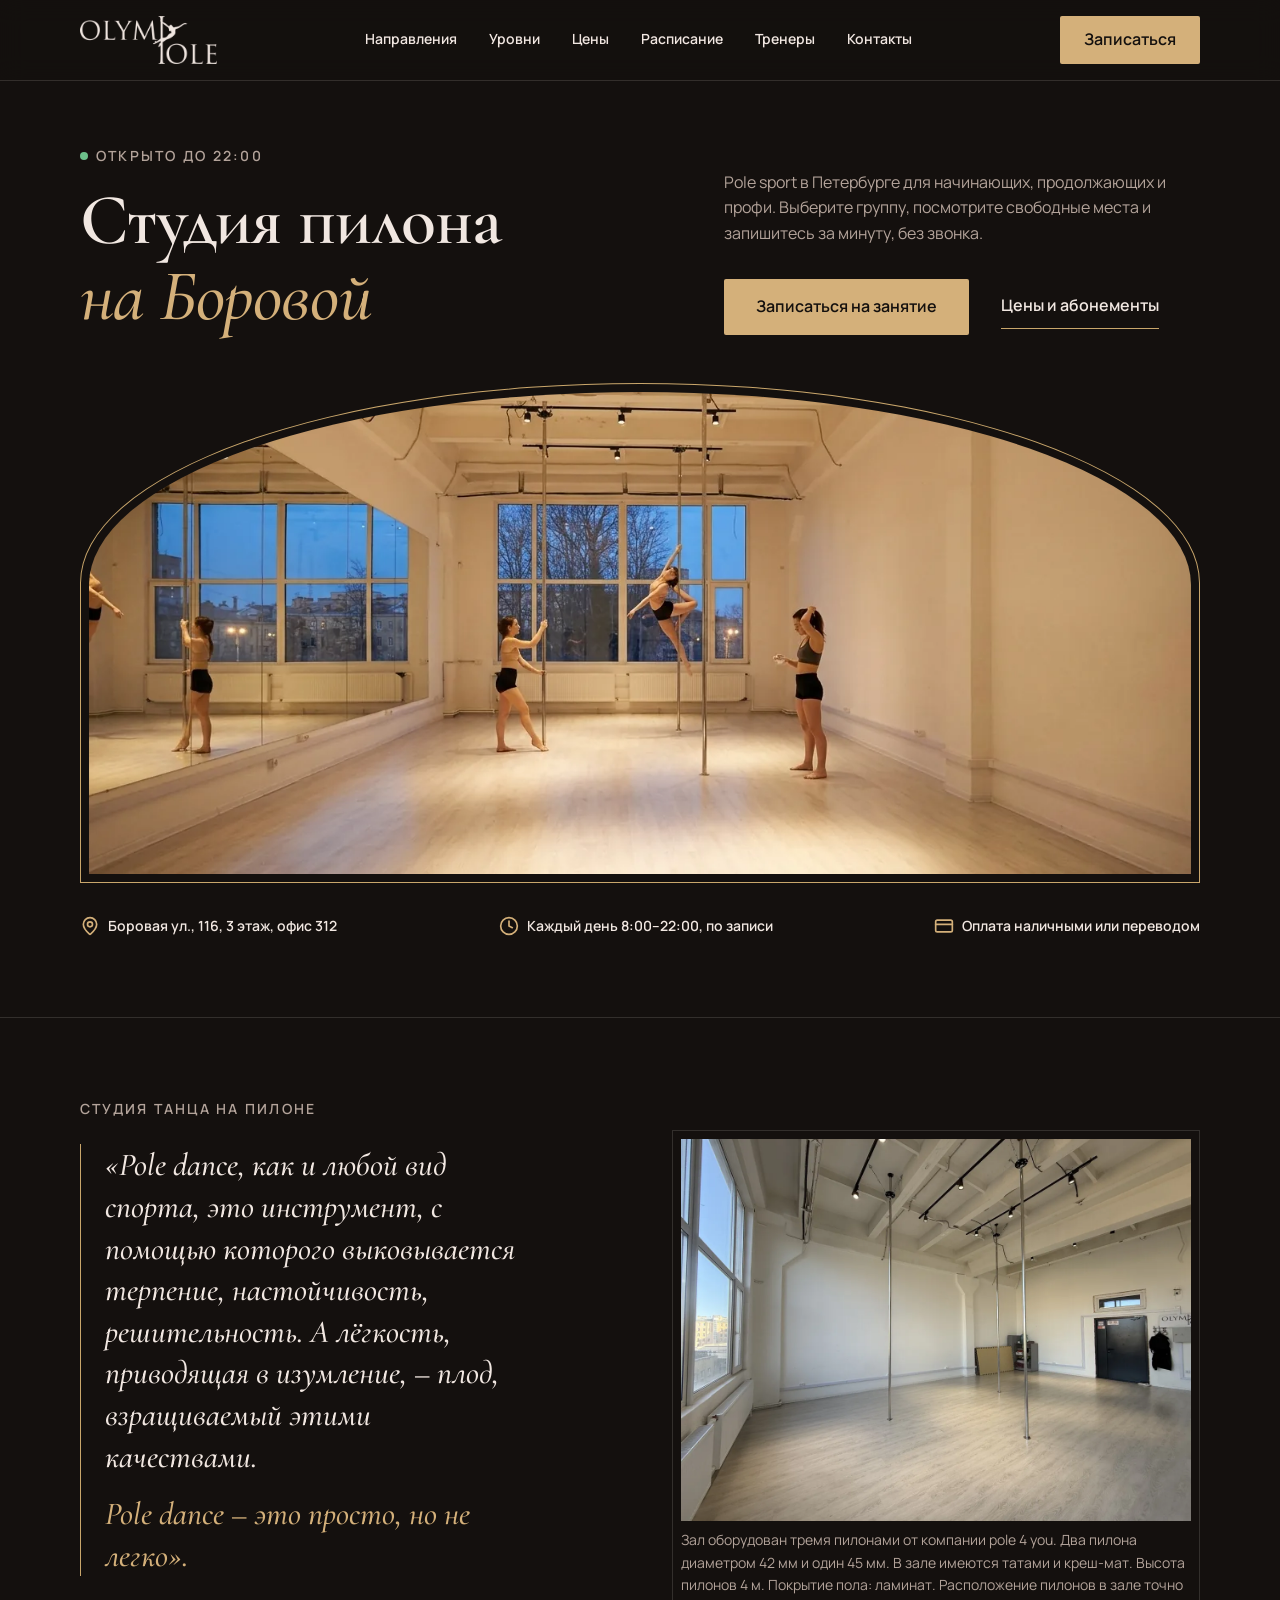
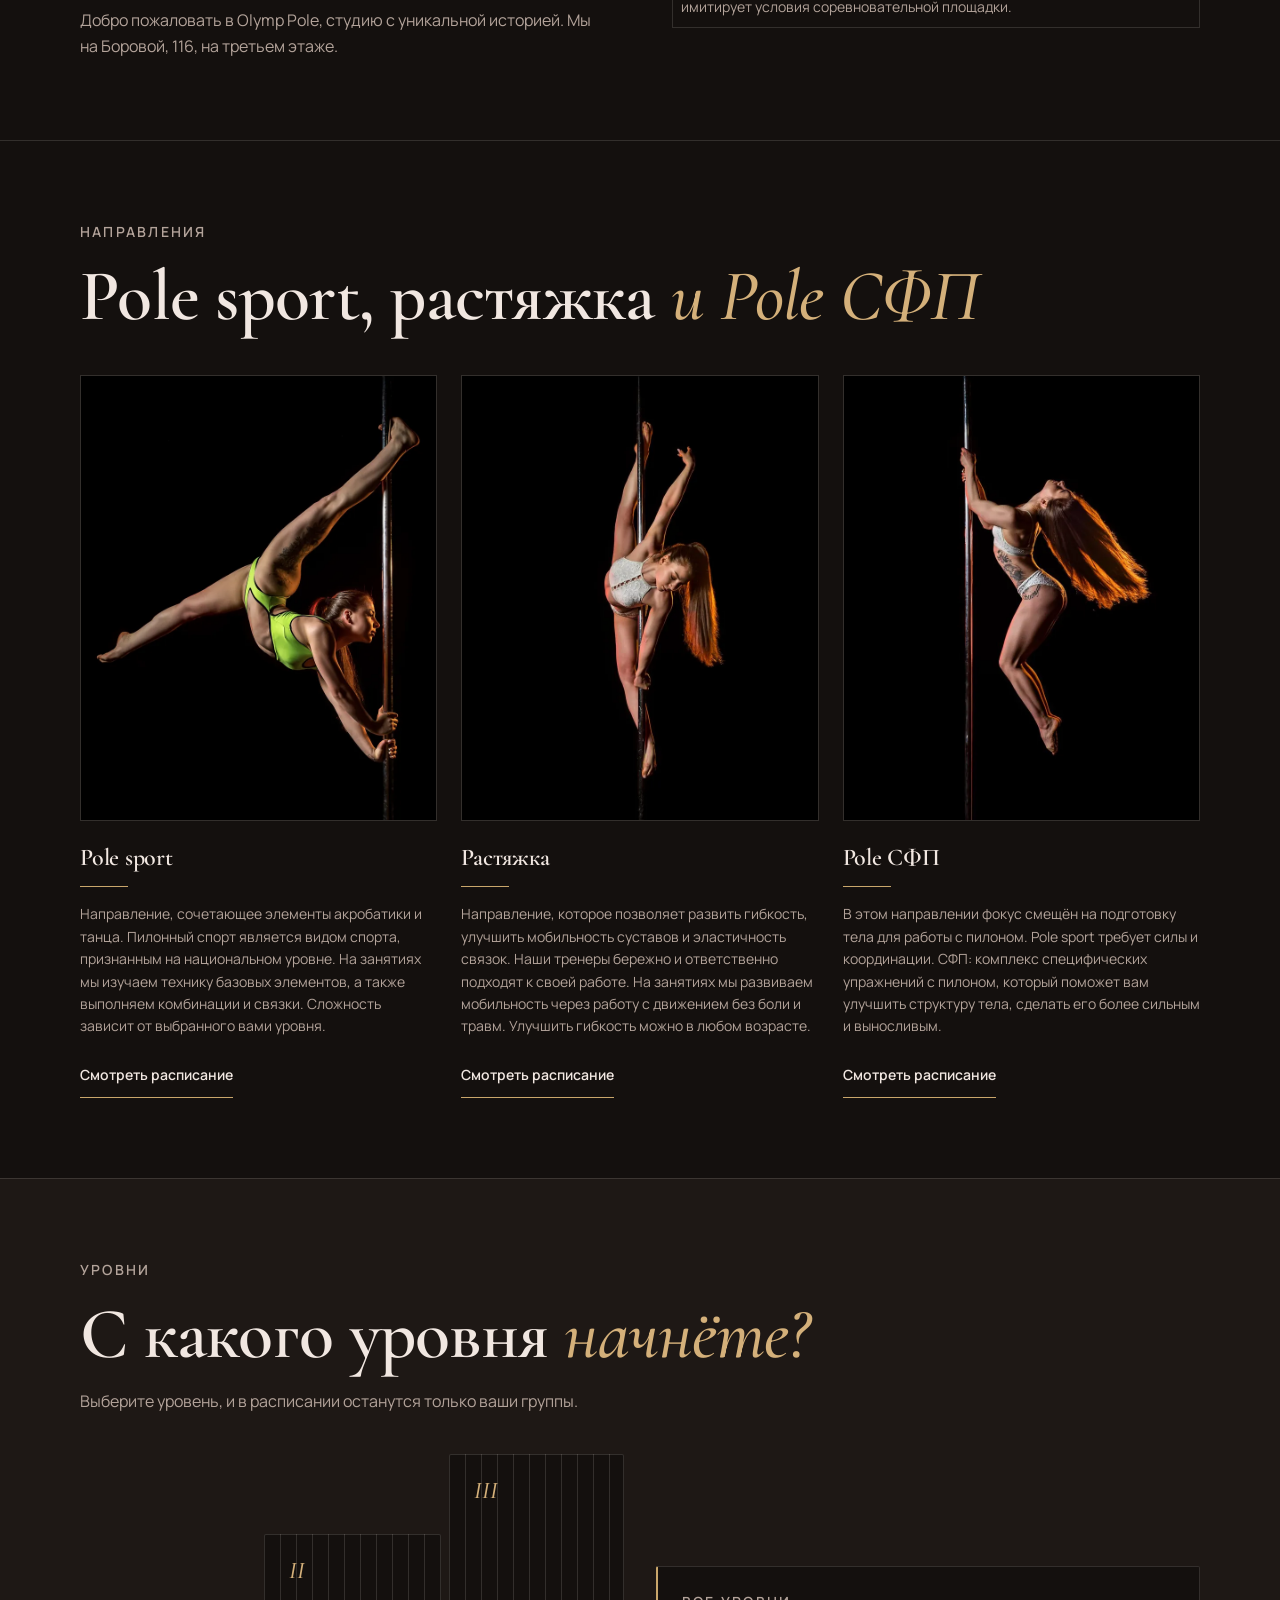
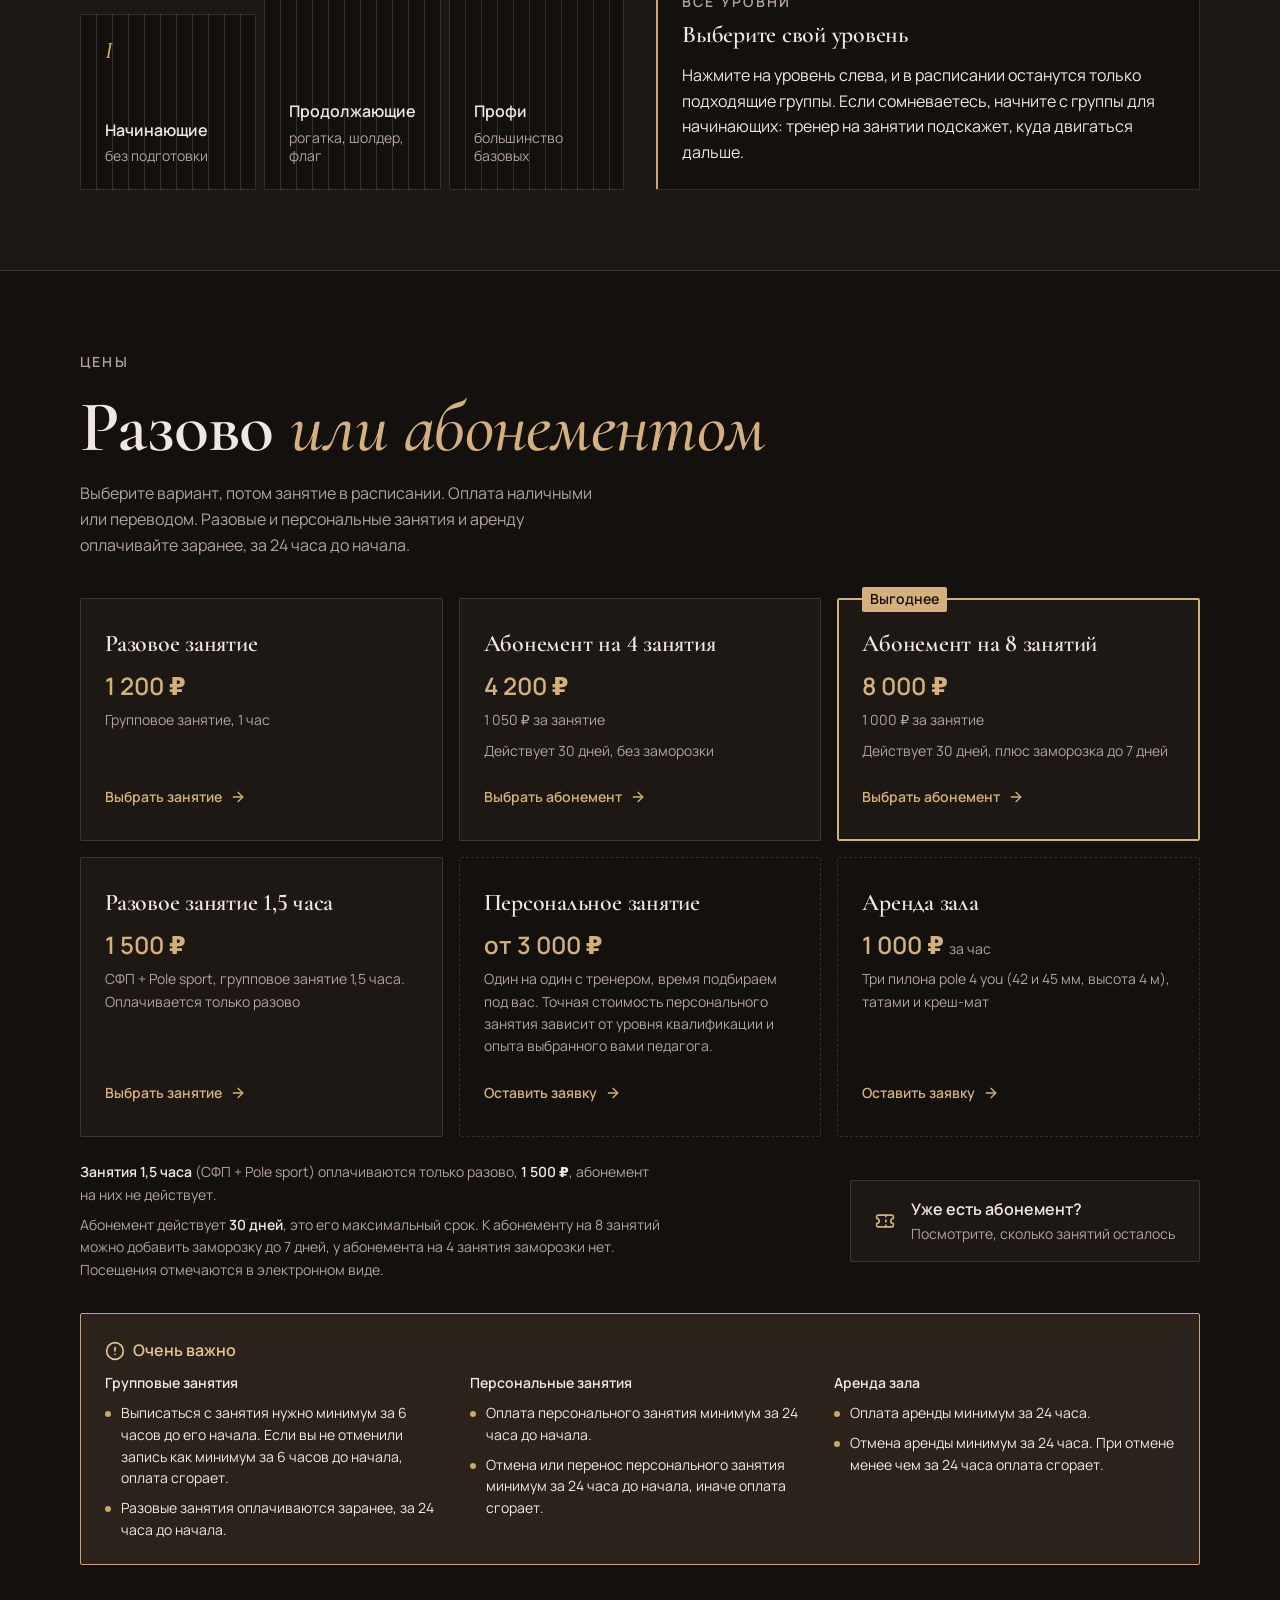
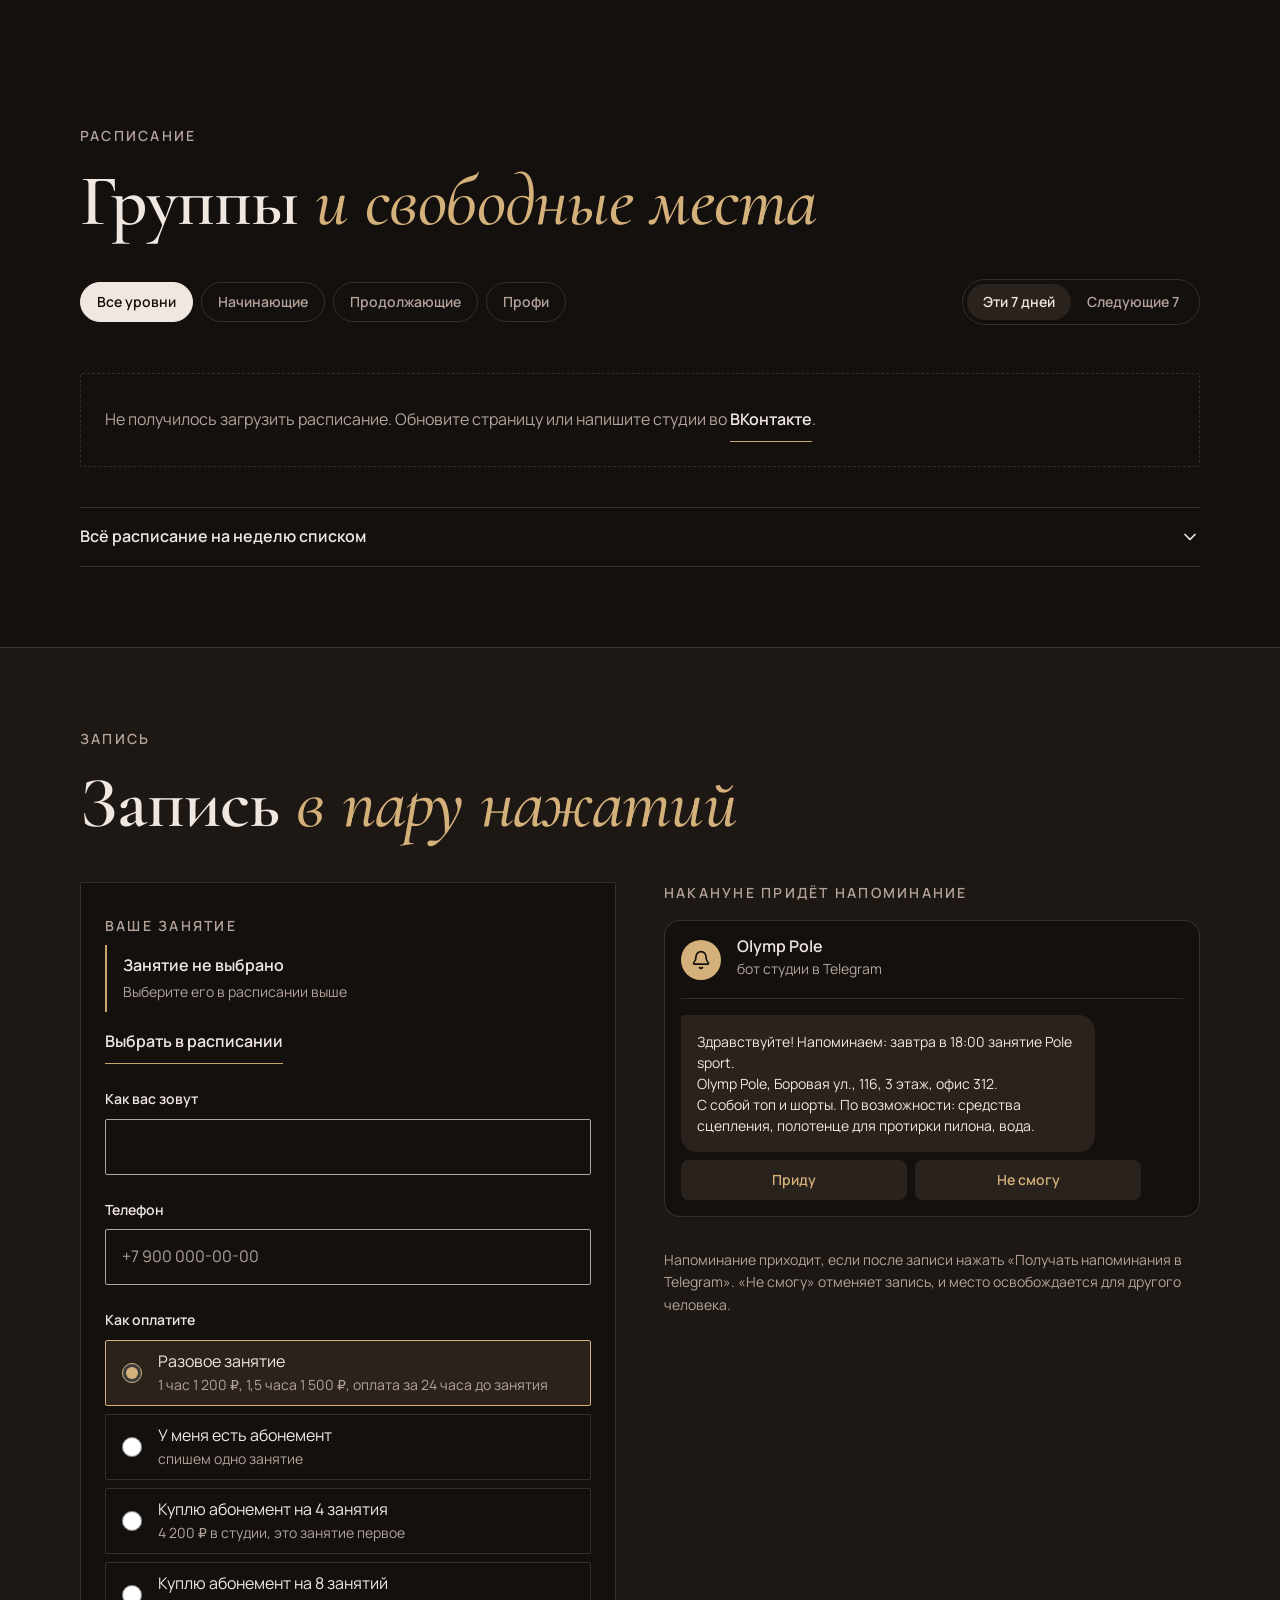
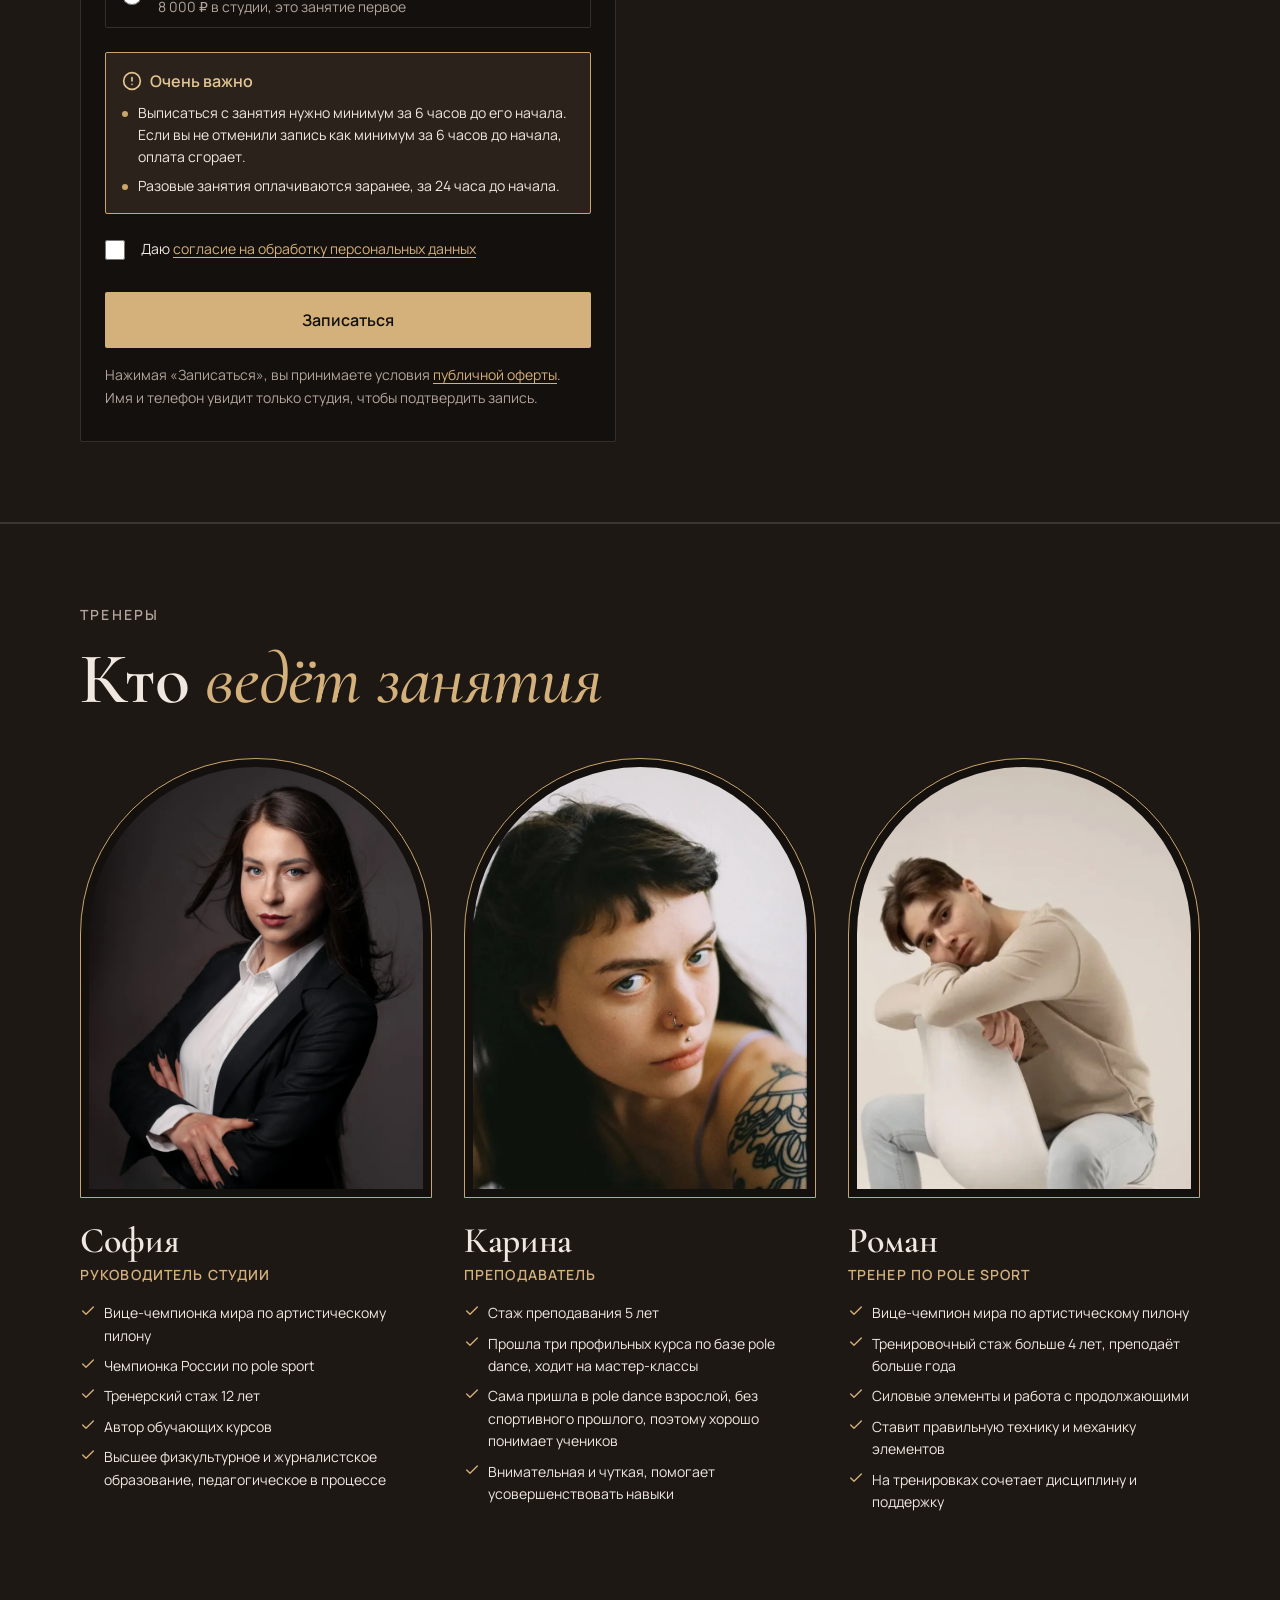
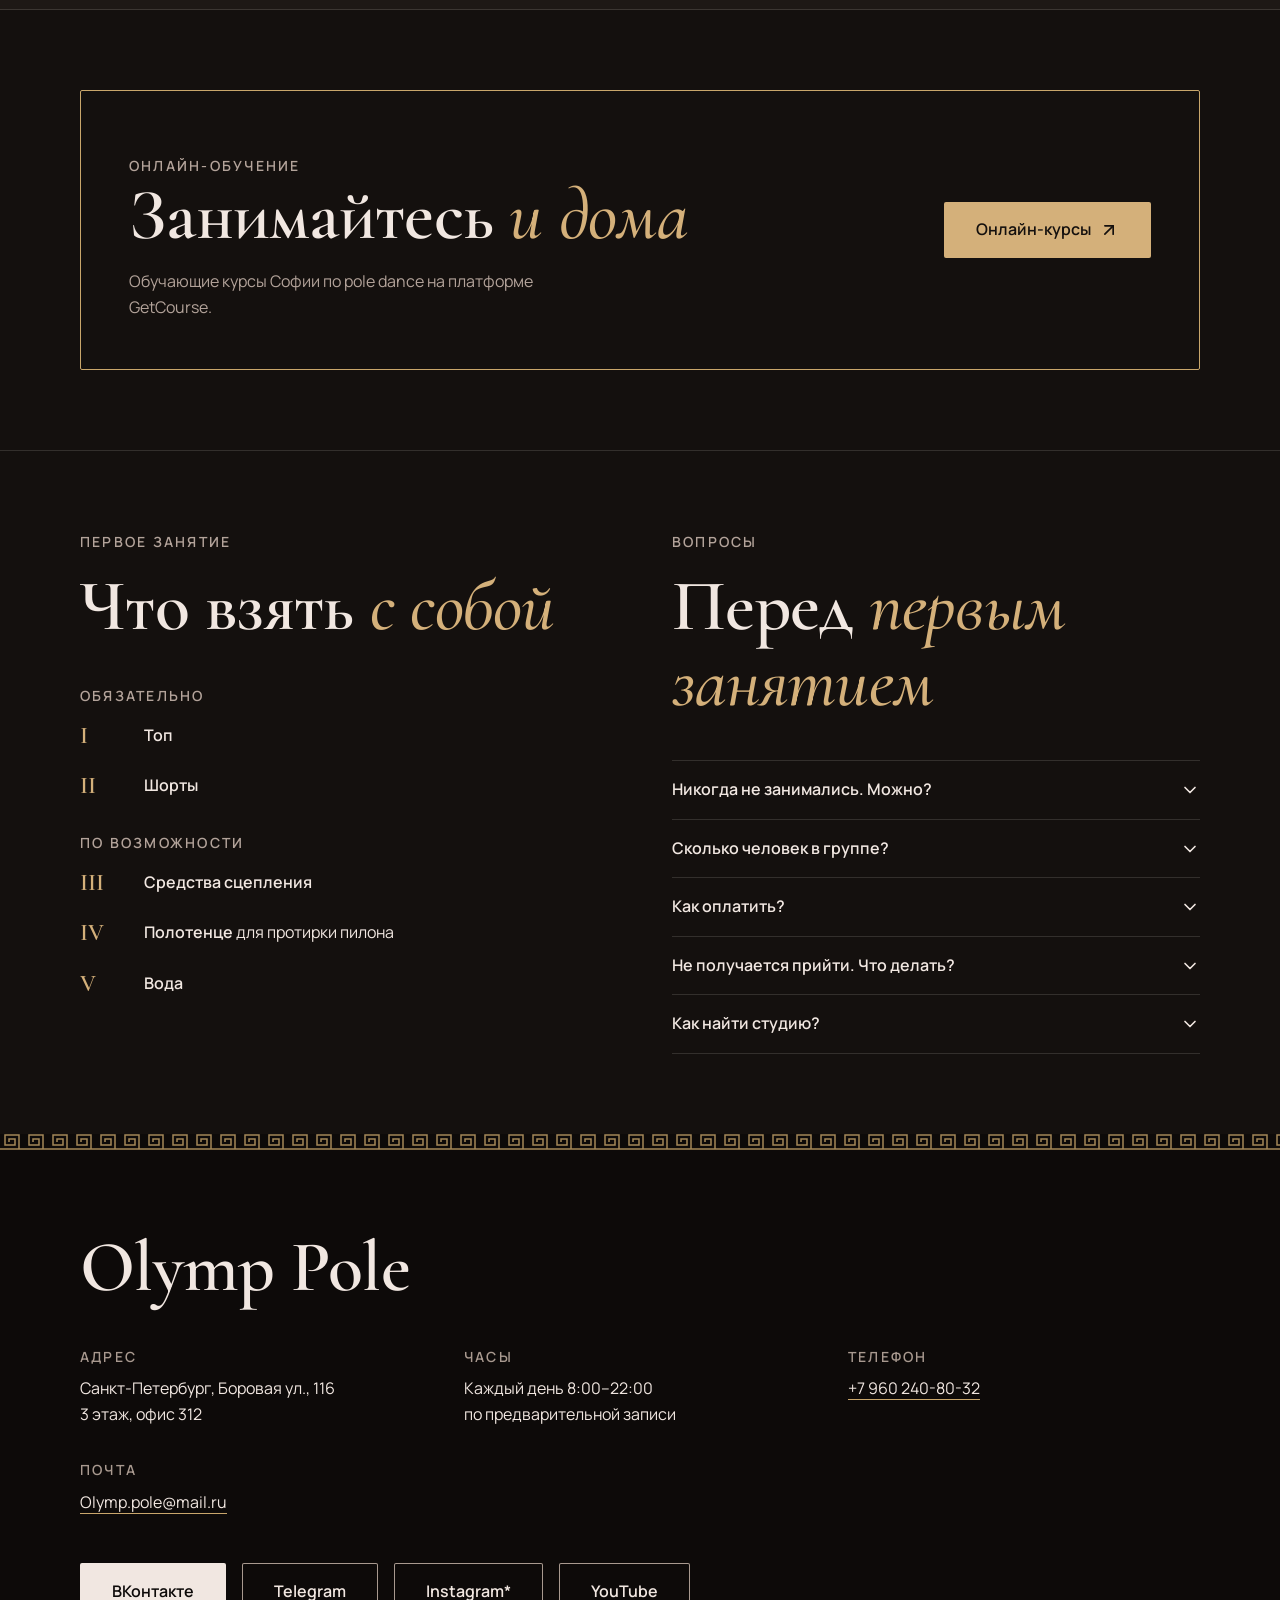
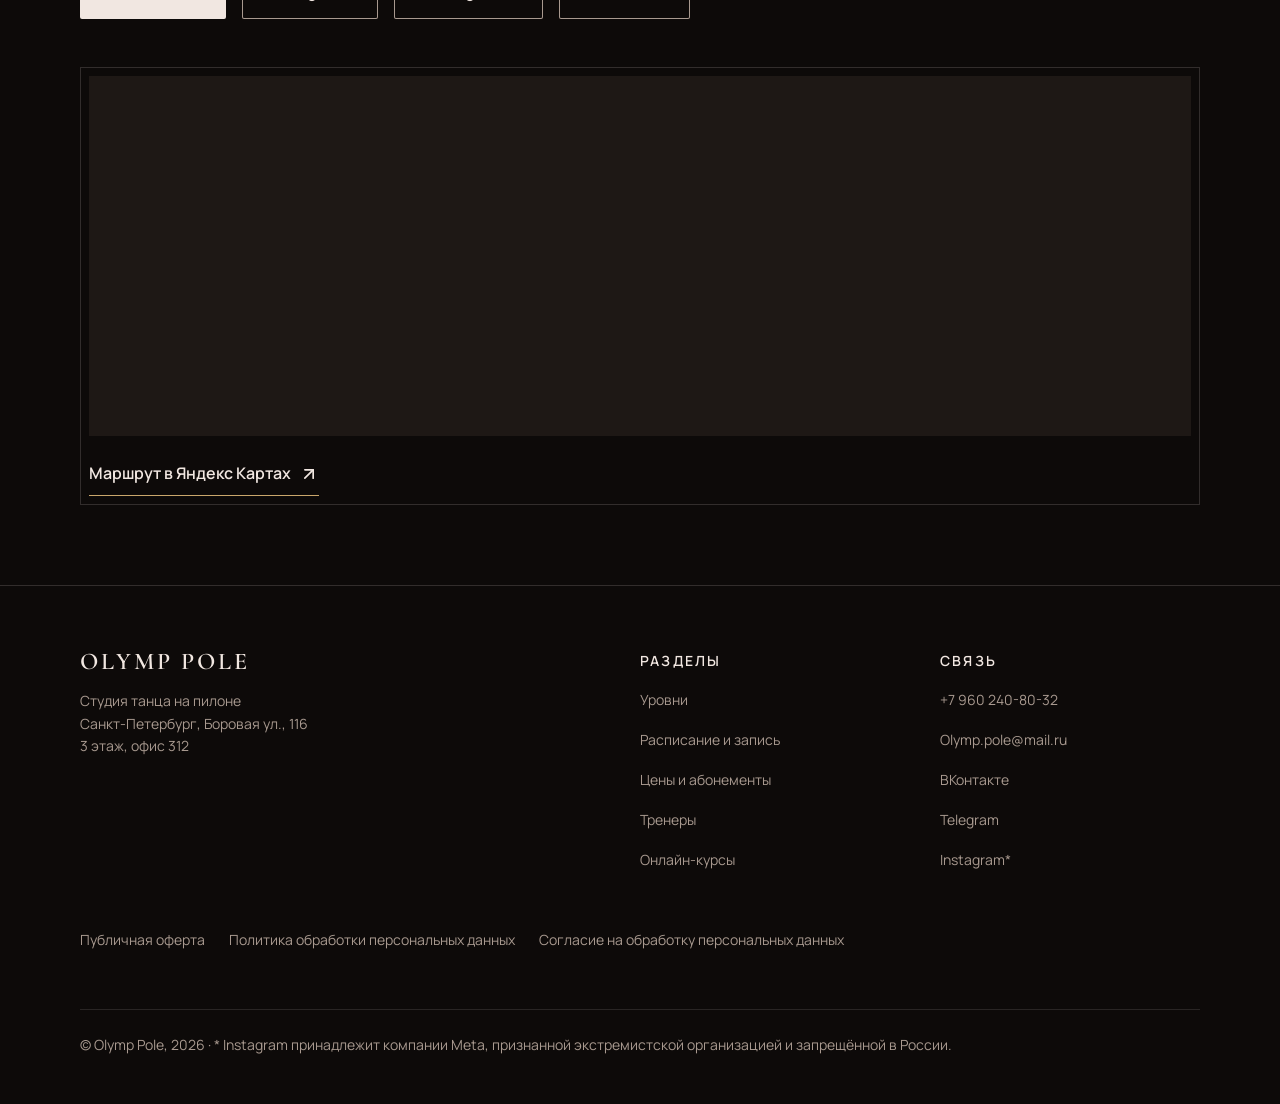
==== commit 557ad716: "Правки Софии 27.11 вечером: тире в цитате, уточнение цены персонального, «Перед первым занятием»; в " ====
--- a/index.html
+++ b/index.html
@@ -67,7 +67,7 @@
   <div class="rv">
     <p class="kik">Студия танца на пилоне</p>
     <blockquote class="citata">
-      <p>«Pole dance, как и любой вид спорта, это инструмент, с помощью которого выковывается терпение, настойчивость, решительность. А лёгкость, приводящая в изумление, это плод, взращиваемый этими качествами.</p>
+      <p>«Pole dance, как и любой вид спорта, это инструмент, с помощью которого выковывается терпение, настойчивость, решительность. А лёгкость, приводящая в изумление, – плод, взращиваемый этими качествами.</p>
       <p>Pole dance – это просто, но не легко».</p>
     </blockquote>
     <p class="pod">Добро пожаловать в Olymp Pole, студию с уникальной историей. Мы на Боровой, 116, на третьем этаже.</p>
@@ -124,7 +124,7 @@
       <button type="button" class="tarif-kn" data-tarif="kupit8">Выбрать абонемент <svg viewBox="0 0 24 24" fill="none" stroke="currentColor" stroke-width="2" stroke-linecap="round" stroke-linejoin="round" aria-hidden="true"><path d="M5 12h14"/><path d="m12 5 7 7-7 7"/></svg></button></div>
     <div class="tarif" data-t="razovoe15"><h3>Разовое занятие 1,5 часа</h3><p class="summa">1&nbsp;500&nbsp;₽</p><p>СФП + Pole sport, групповое занятие 1,5 часа. Оплачивается только разово</p>
       <button type="button" class="tarif-kn" data-tarif="razovoe15">Выбрать занятие <svg viewBox="0 0 24 24" fill="none" stroke="currentColor" stroke-width="2" stroke-linecap="round" stroke-linejoin="round" aria-hidden="true"><path d="M5 12h14"/><path d="m12 5 7 7-7 7"/></svg></button></div>
-    <div class="tarif tarif--perso"><h3>Персональное занятие</h3><p class="summa">от 3&nbsp;000&nbsp;₽</p><p>Один на один с тренером, время подбираем под вас</p>
+    <div class="tarif tarif--perso"><h3>Персональное занятие</h3><p class="summa">от 3&nbsp;000&nbsp;₽</p><p>Один на один с тренером, время подбираем под вас. Точная стоимость персонального занятия зависит от уровня квалификации и опыта выбранного вами педагога.</p>
       <button type="button" class="tarif-kn" data-okno="perso">Оставить заявку <svg viewBox="0 0 24 24" fill="none" stroke="currentColor" stroke-width="2" stroke-linecap="round" stroke-linejoin="round" aria-hidden="true"><path d="M5 12h14"/><path d="m12 5 7 7-7 7"/></svg></button></div>
     <div class="tarif tarif--perso"><h3>Аренда зала</h3><p class="summa">1&nbsp;000&nbsp;₽ <small>за час</small></p><p>Три пилона pole 4 you (42 и 45 мм, высота 4 м), татами и креш-мат</p>
       <button type="button" class="tarif-kn" data-okno="arenda">Оставить заявку <svg viewBox="0 0 24 24" fill="none" stroke="currentColor" stroke-width="2" stroke-linecap="round" stroke-linejoin="round" aria-hidden="true"><path d="M5 12h14"/><path d="m12 5 7 7-7 7"/></svg></button></div>
@@ -297,7 +297,7 @@
     </ol>
   </div>
   <div class="rv">
-    <div class="zag"><p class="kik">Вопросы</p><h2>Перед <em>первым разом</em></h2></div>
+    <div class="zag"><p class="kik">Вопросы</p><h2>Перед <em>первым занятием</em></h2></div>
     <details><summary>Никогда не занимались. Можно?<svg viewBox="0 0 24 24" fill="none" stroke="currentColor" stroke-width="2" stroke-linecap="round" stroke-linejoin="round" aria-hidden="true"><path d="m6 9 6 6 6-6"/></svg></summary><p>Да. Уровень «Начинающие» подходит тем, кто никогда не занимался спортом или занимался немного, специальная подготовка не нужна. Группы для начинающих<span id="faq-nach"></span>.</p></details>
     <details><summary>Сколько человек в группе?<svg viewBox="0 0 24 24" fill="none" stroke="currentColor" stroke-width="2" stroke-linecap="round" stroke-linejoin="round" aria-hidden="true"><path d="m6 9 6 6 6-6"/></svg></summary><p>В зале 3 пилона. В группе не больше 6 человек (по двое на пилон, по предварительной договорённости с учениками). Сколько мест осталось, видно в расписании.</p></details>
     <details><summary>Как оплатить?<svg viewBox="0 0 24 24" fill="none" stroke="currentColor" stroke-width="2" stroke-linecap="round" stroke-linejoin="round" aria-hidden="true"><path d="m6 9 6 6 6-6"/></svg></summary><p>Наличными или переводом. Разовые и персональные занятия и аренда оплачиваются заранее, за 24 часа до начала. Абонемент можно купить на занятии.</p></details>
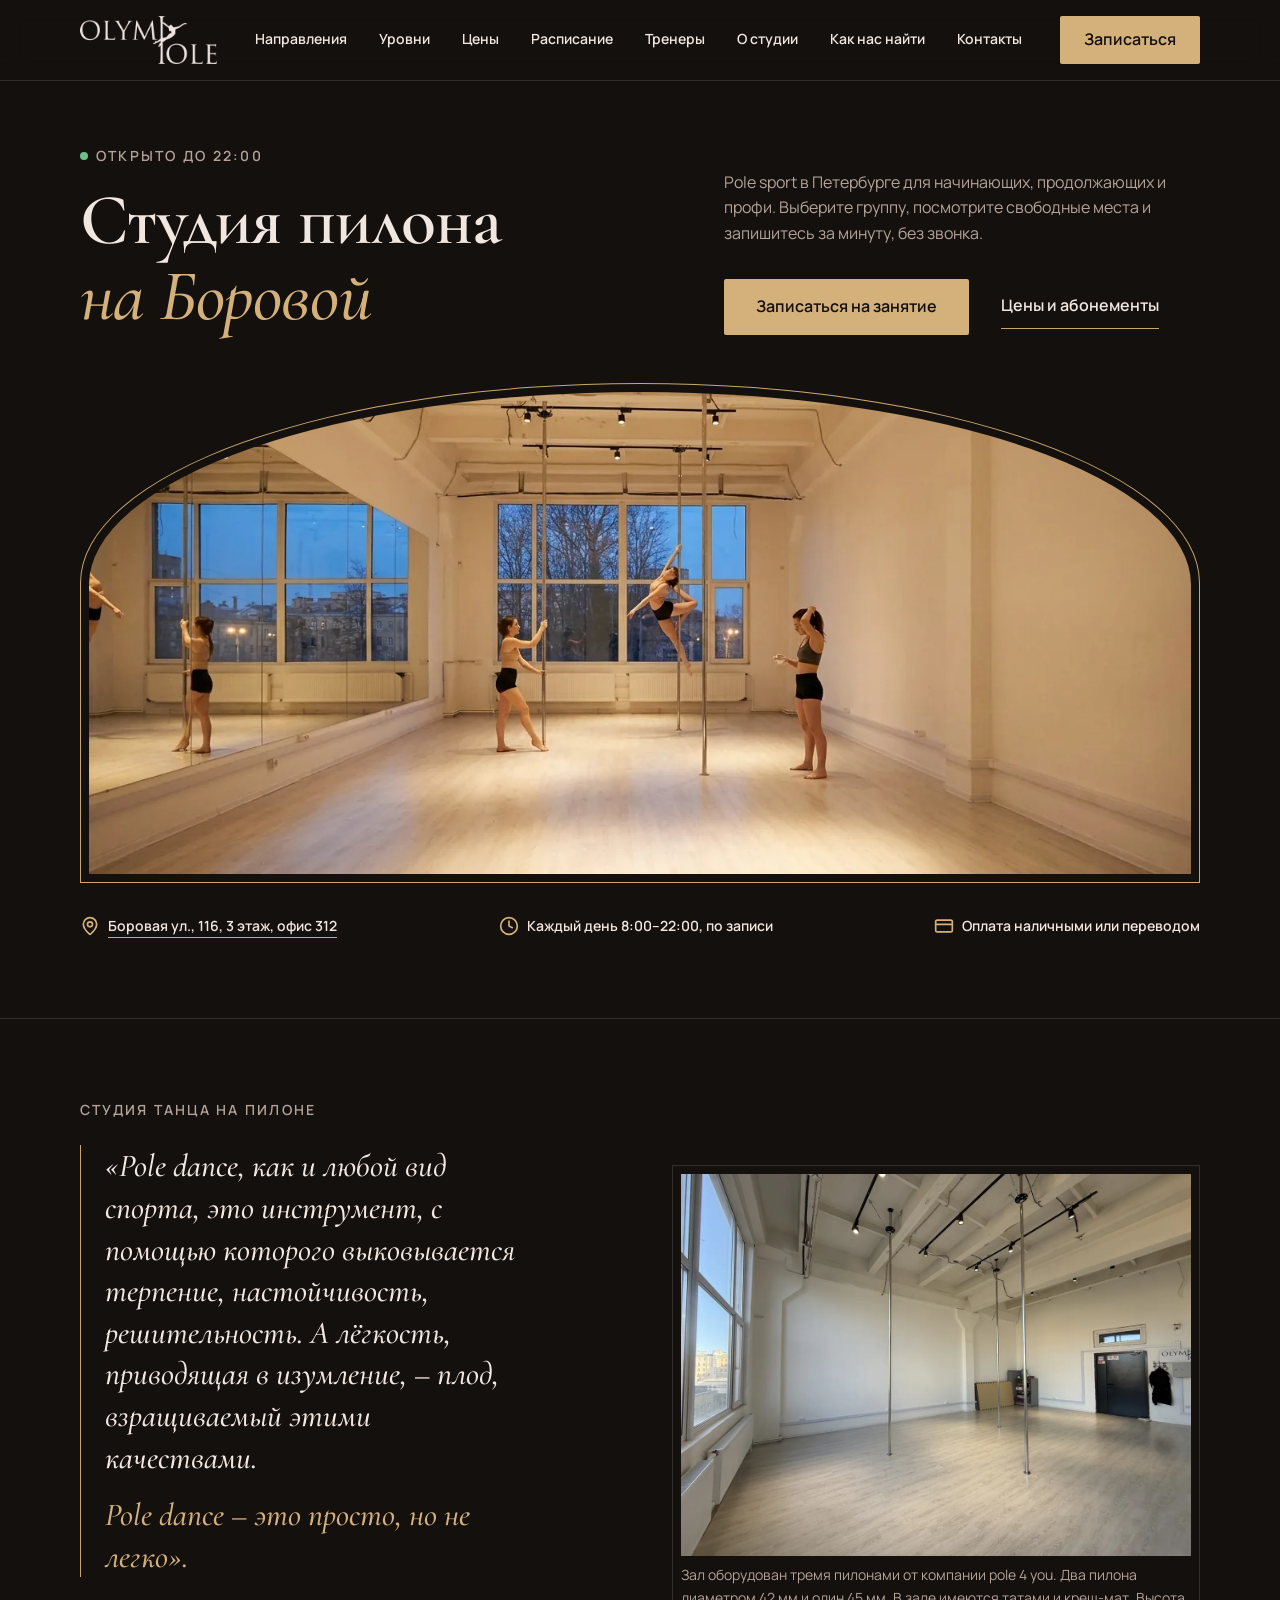
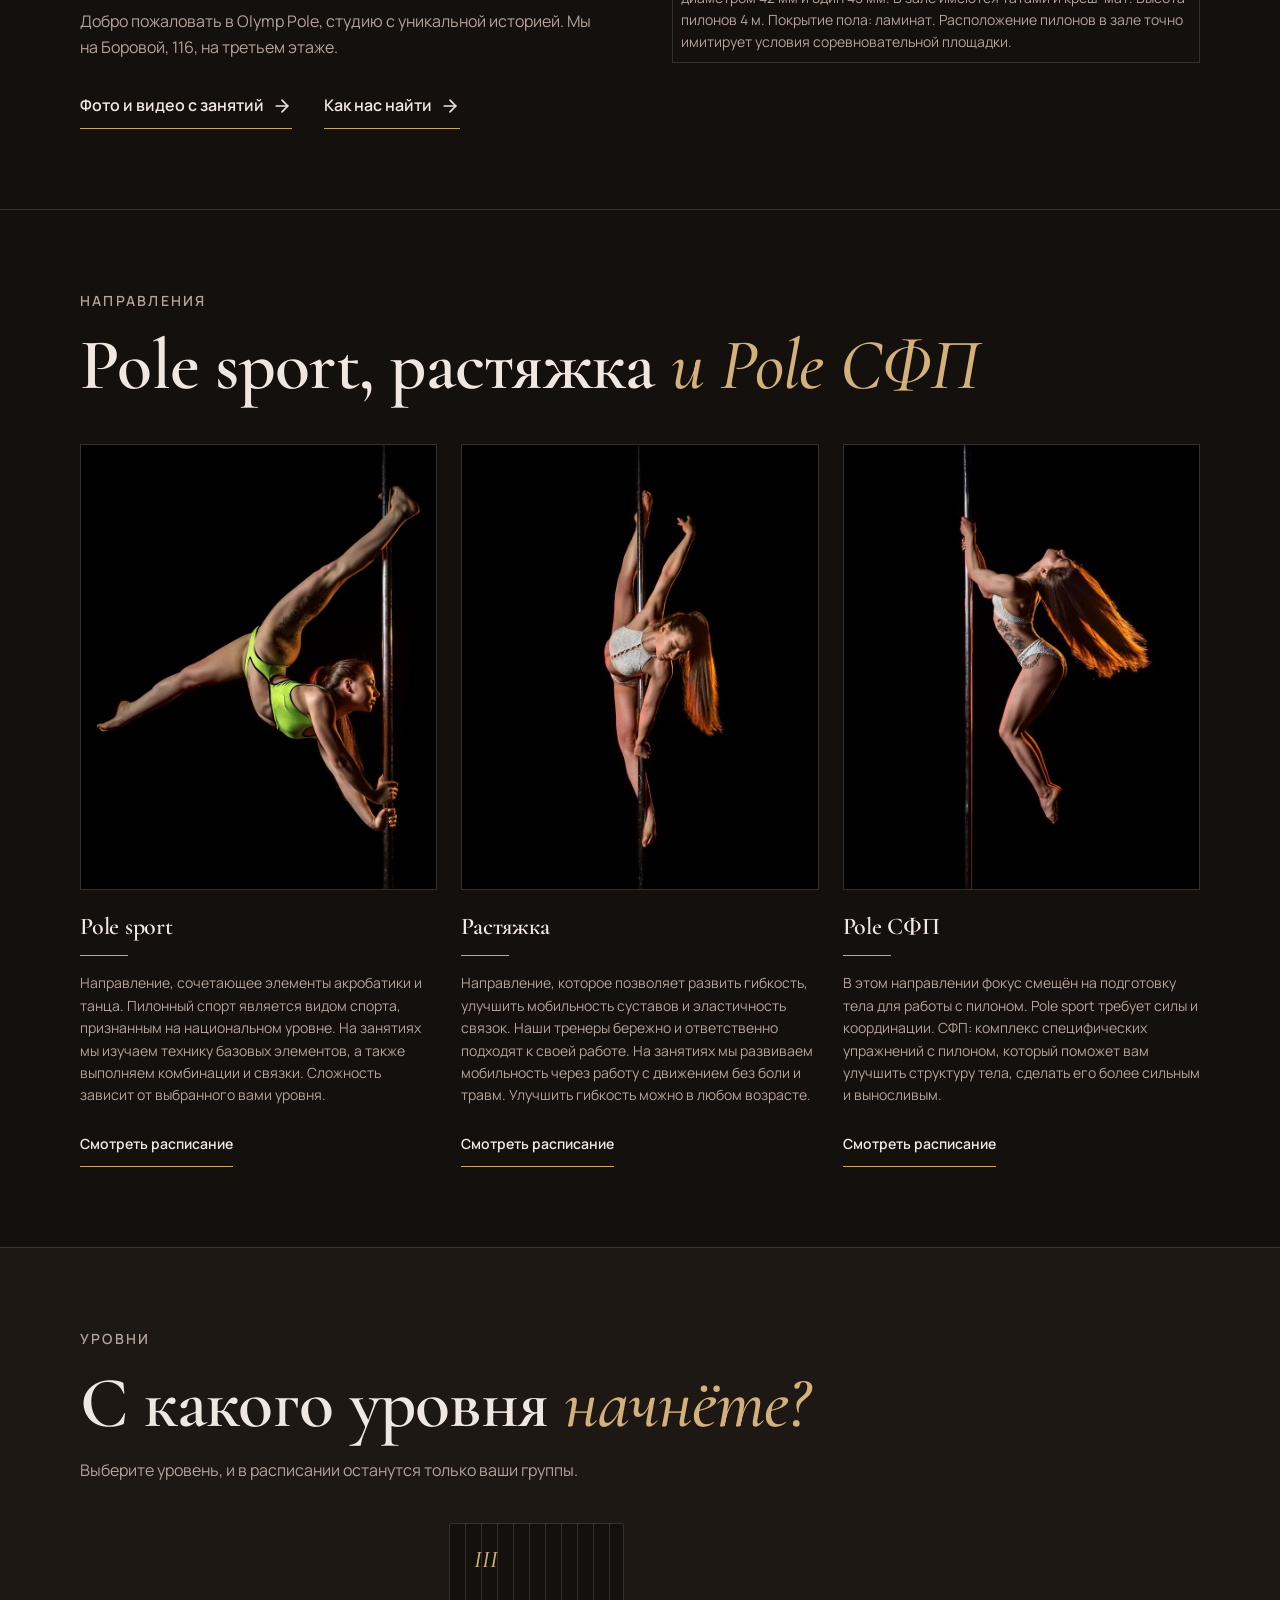
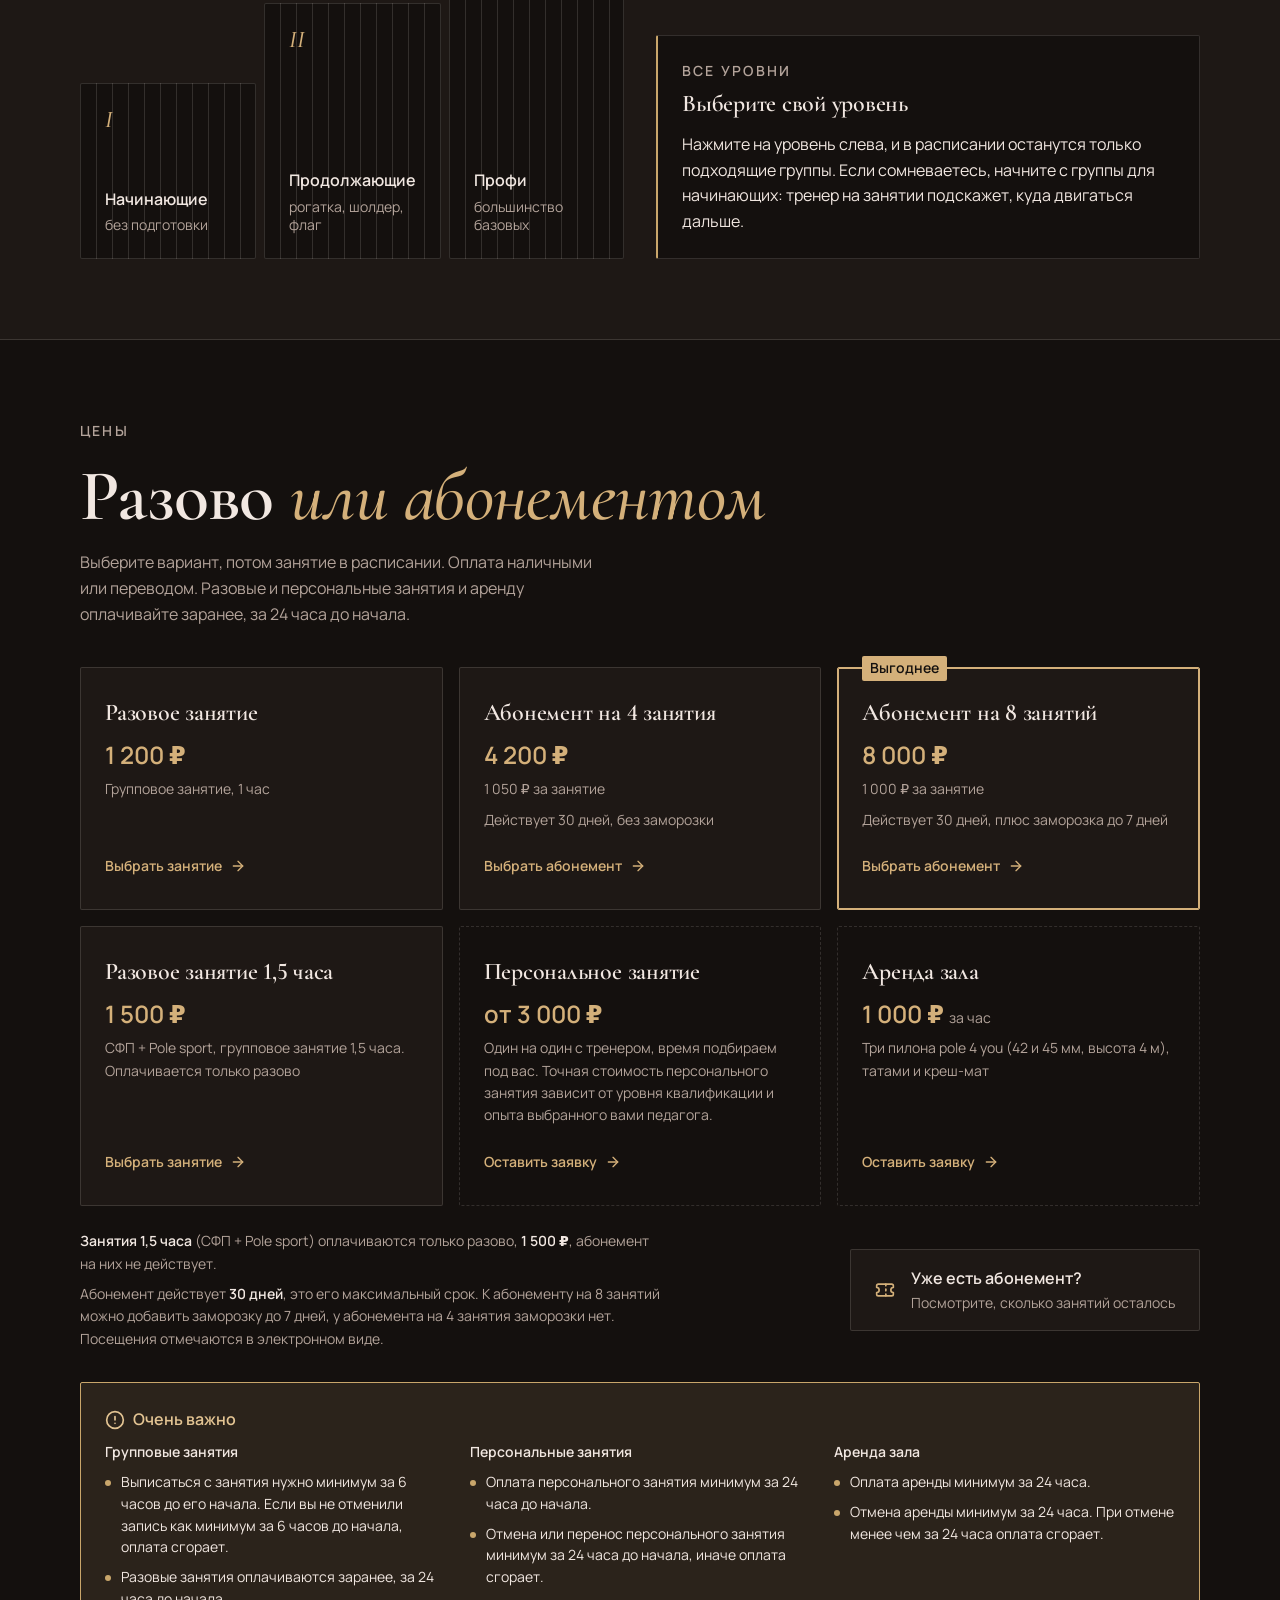
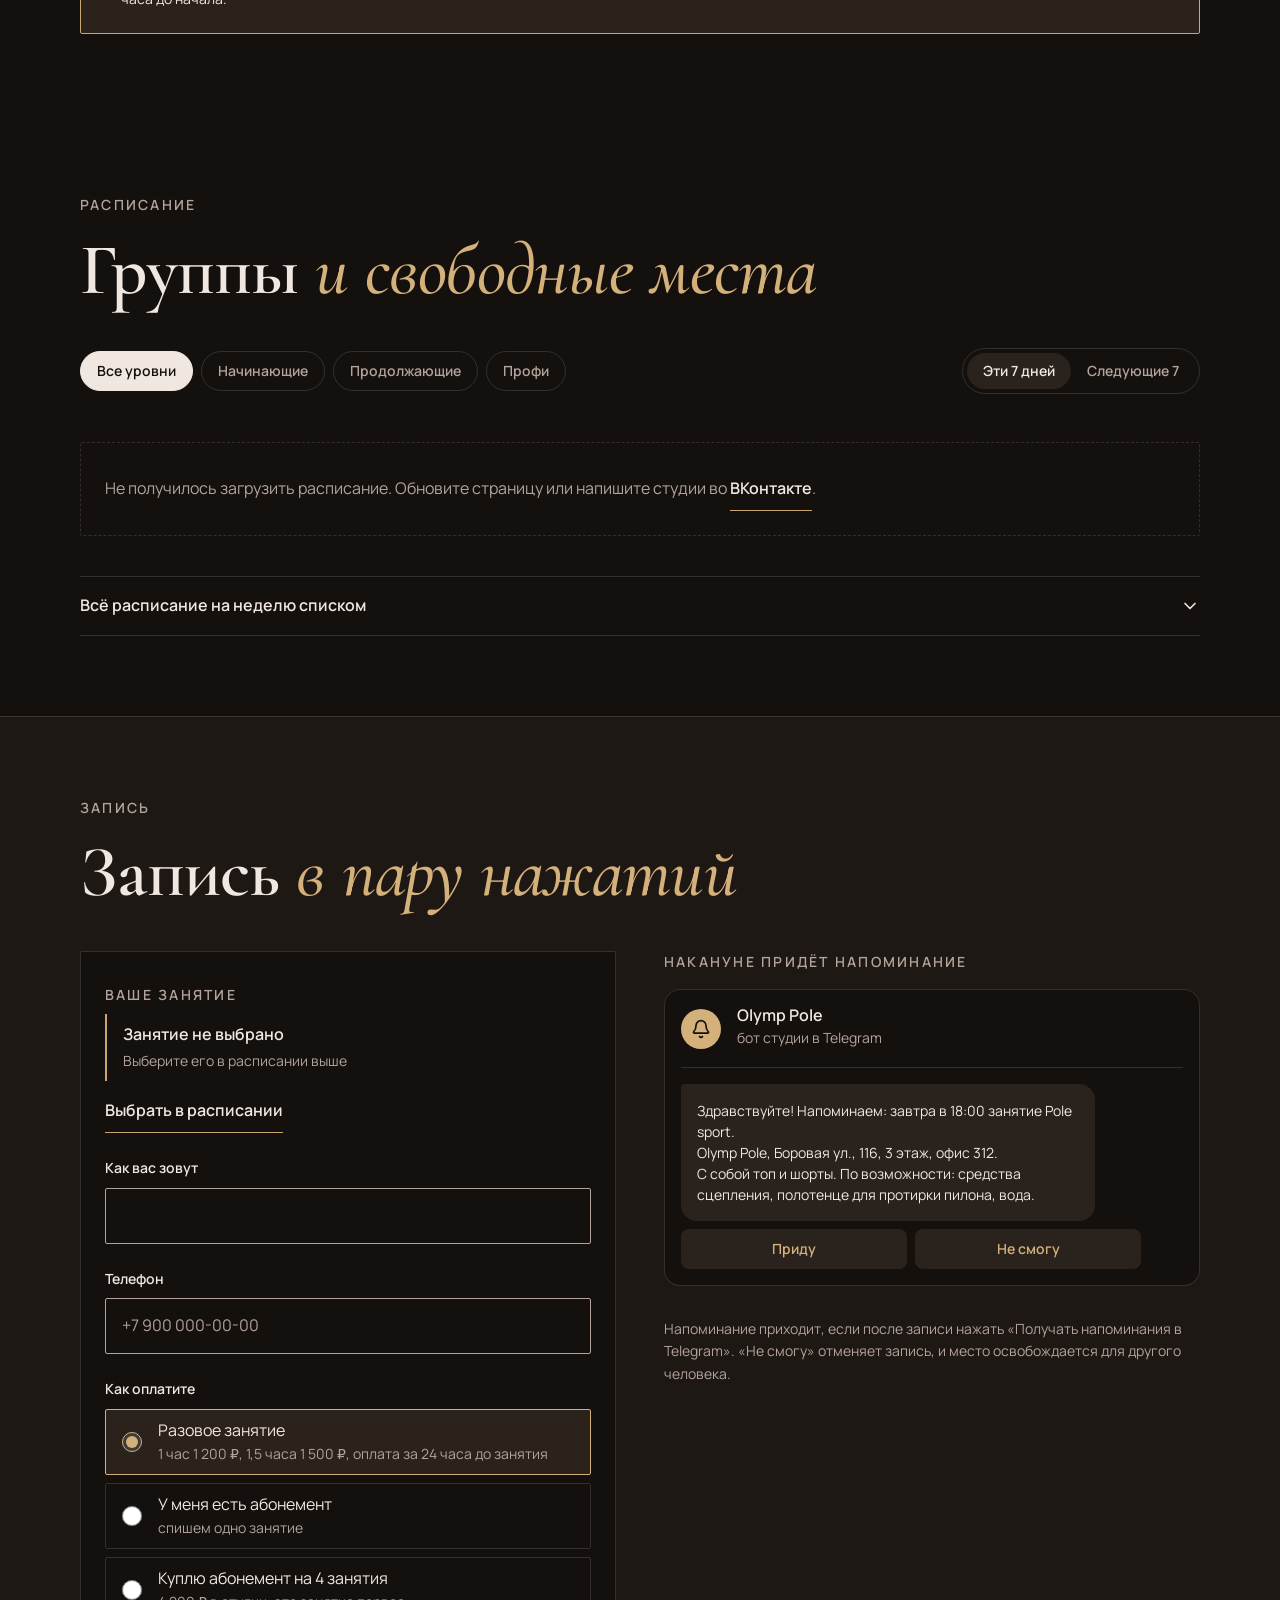
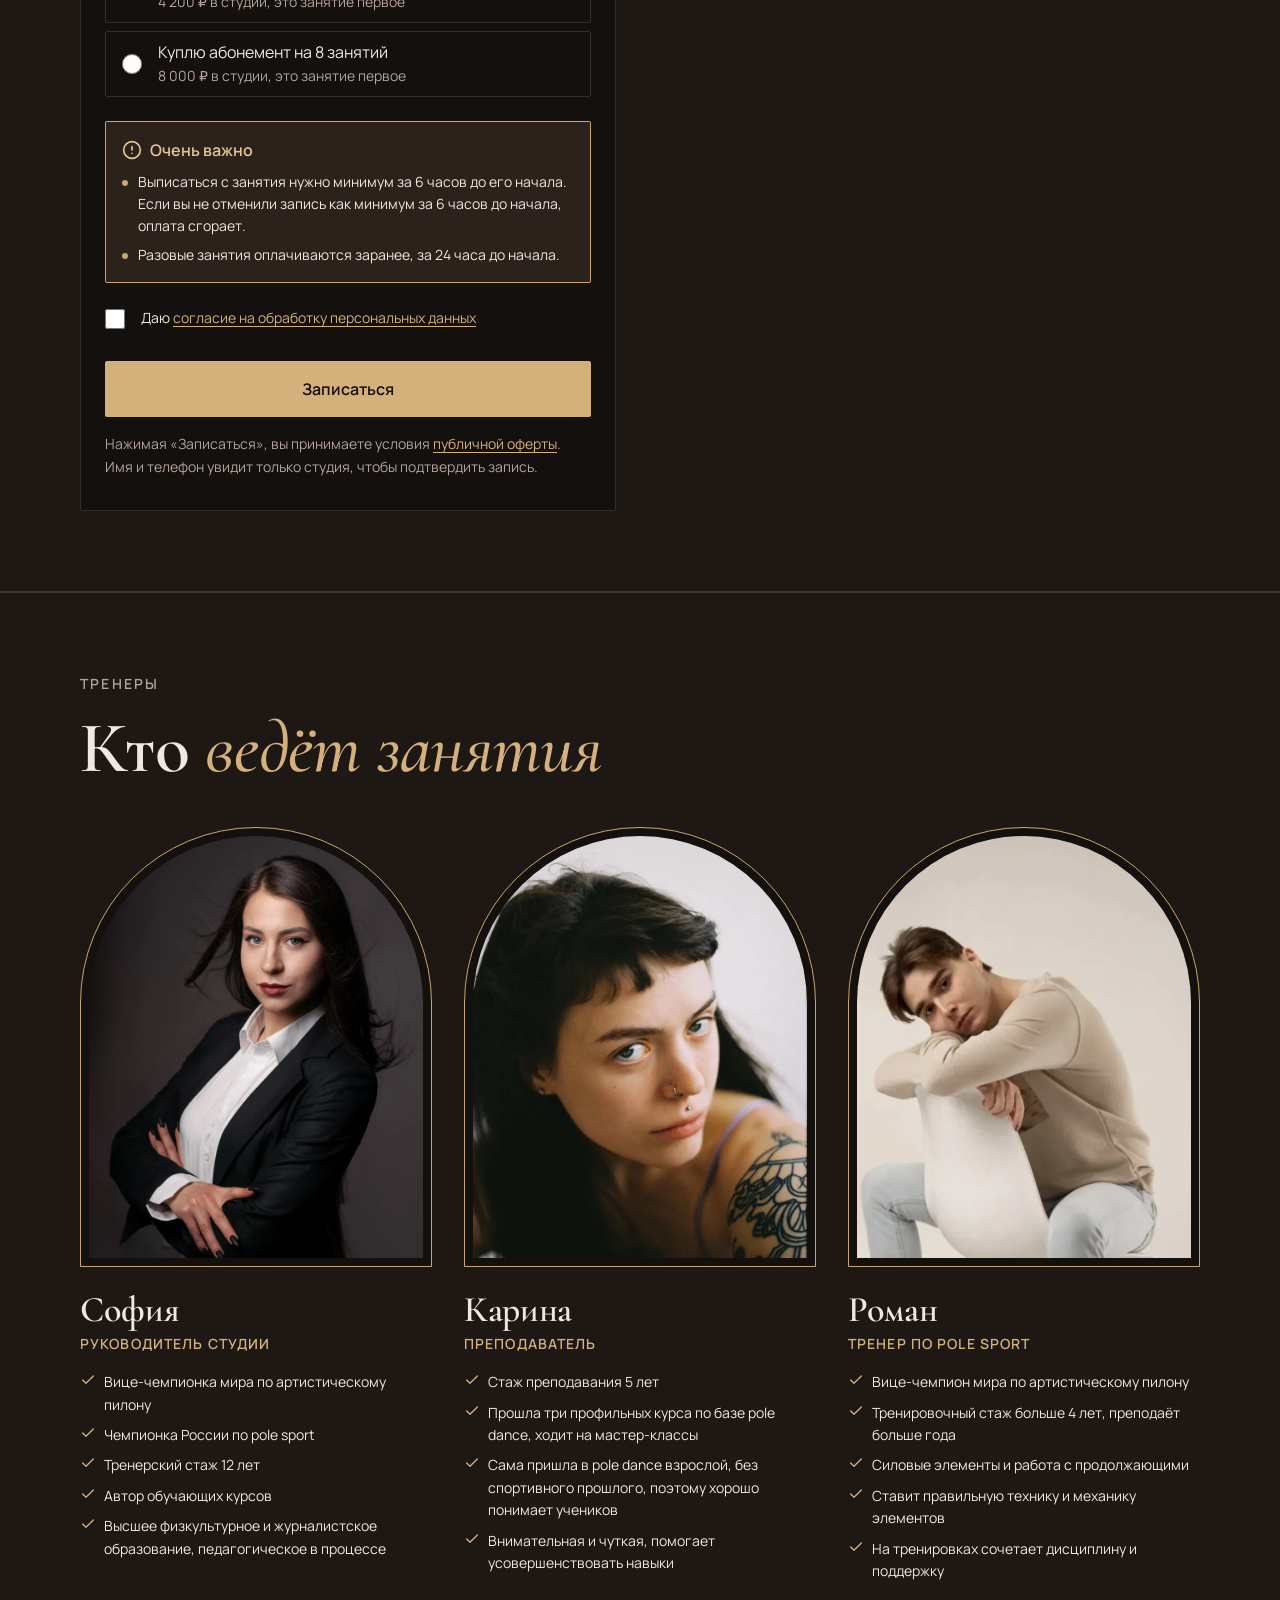
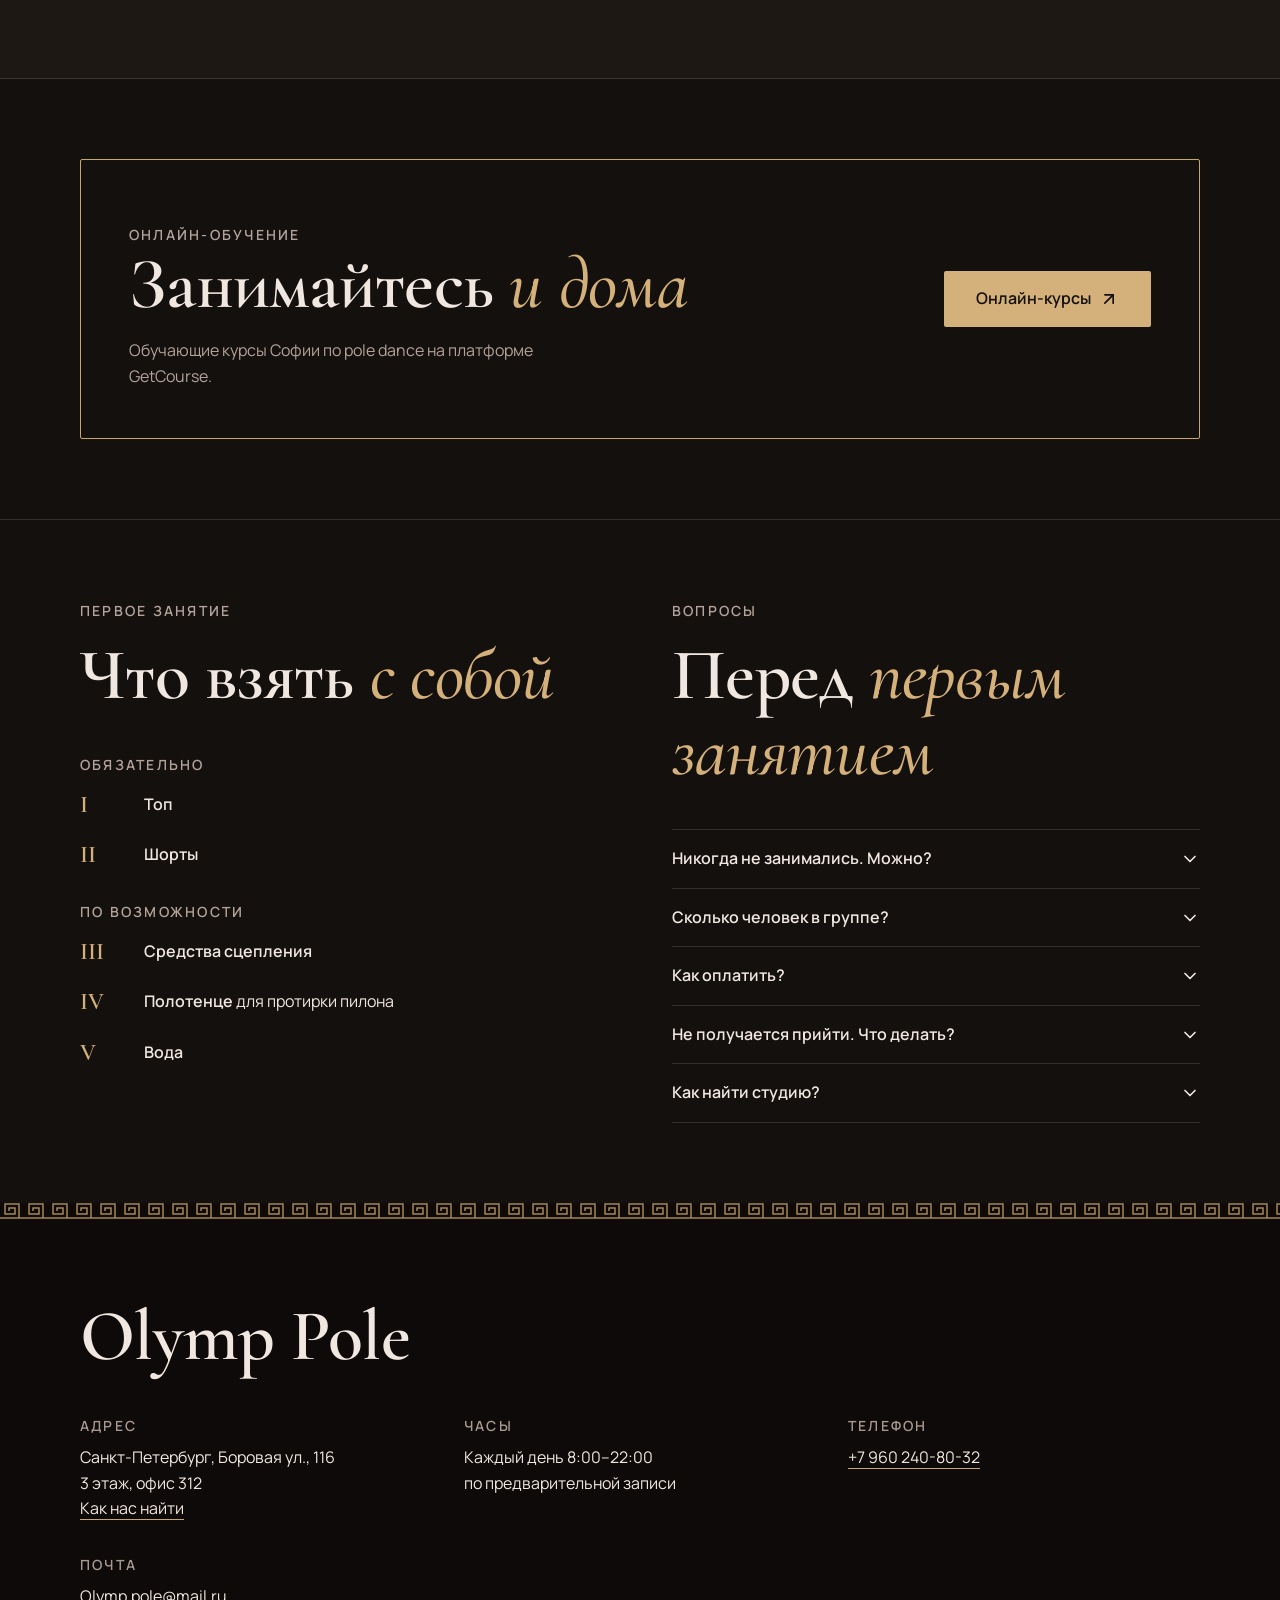
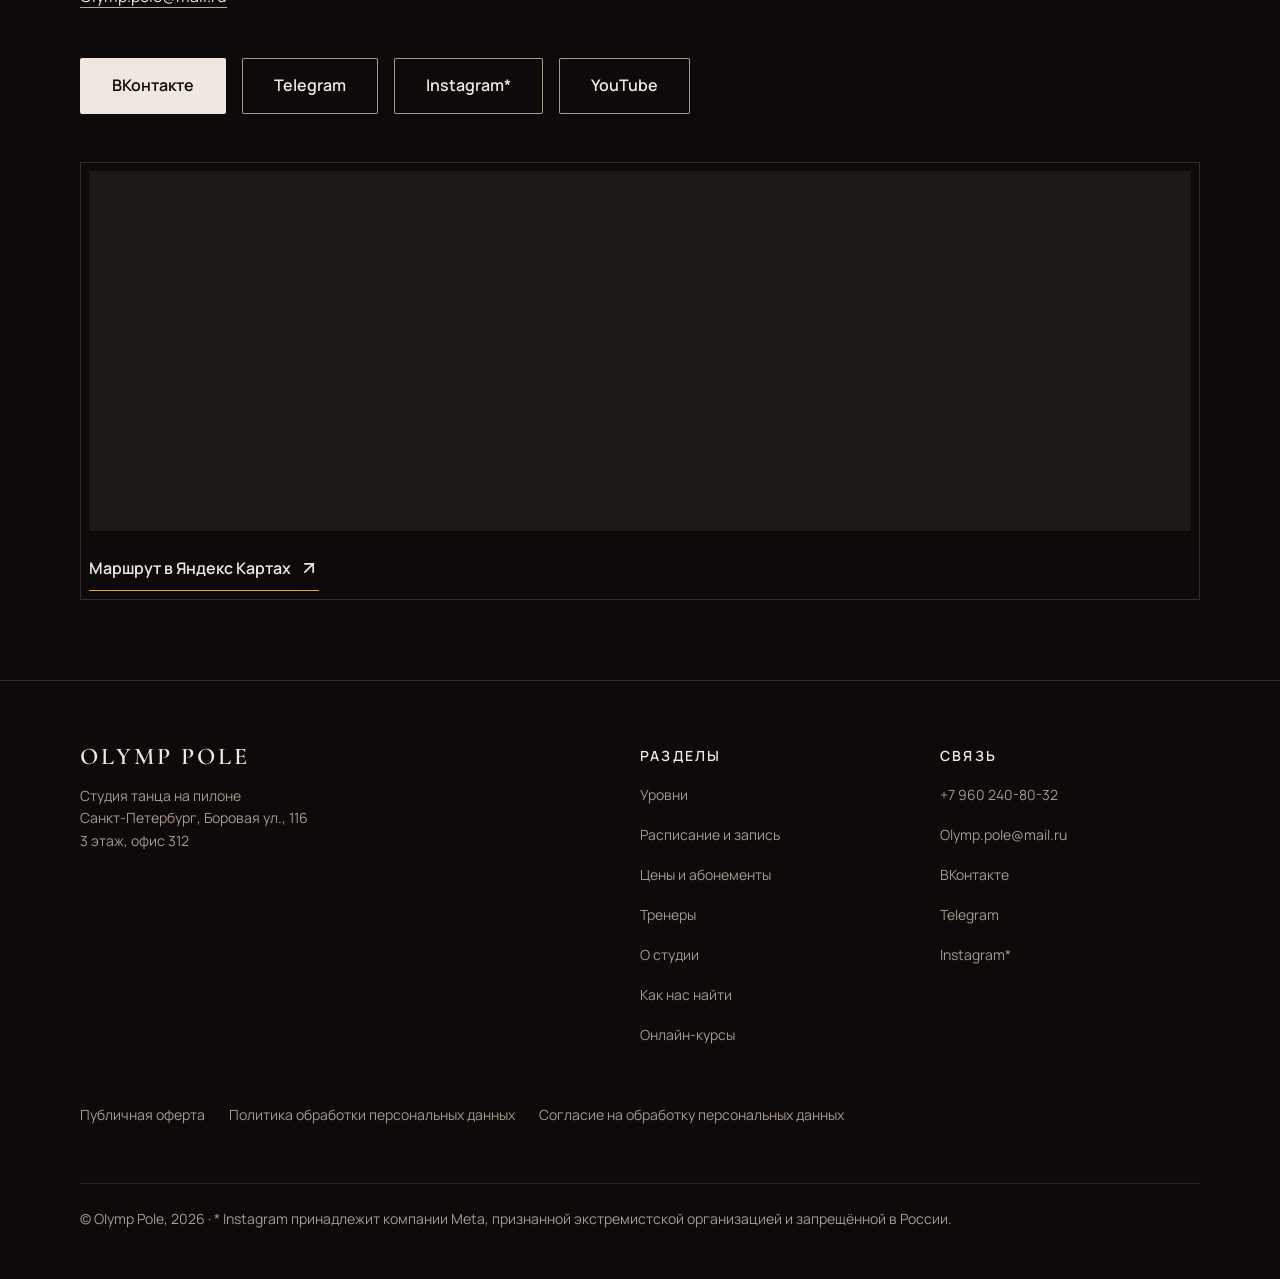
==== commit a746519b: "Страницы «О студии» (видео с занятий, разборы и прогресс, фото) и «Как нас найти» (видео маршрута от" ====
--- a/index.html
+++ b/index.html
@@ -17,7 +17,7 @@
 <script>document.documentElement.classList.add('js')</script>
 <link rel="preload" as="image" href="img/zal-vecher.webp">
 <link rel="preconnect" href="https://d5dodm8kkkc2e00be9sq.y0g3kng5.apigw.yandexcloud.net">
-<link rel="stylesheet" href="style.css">
+<link rel="stylesheet" href="style.css?v=20261128s">
 <script type="application/ld+json">{
   "@context": "https://schema.org",
   "@type": "SportsActivityLocation",
@@ -38,7 +38,7 @@
 
 <header class="shapka"><div class="wrap">
   <a class="imya" href="#top"><img src="img/logo.png" width="342" height="120" alt="Olymp Pole"></a>
-  <nav aria-label="Разделы"><a href="#napravleniya">Направления</a><a href="#urovni">Уровни</a><a href="#ceny">Цены</a><a href="#raspisanie">Расписание</a><a href="#trenery">Тренеры</a><a href="#kontakty">Контакты</a></nav>
+  <nav aria-label="Разделы"><a href="#napravleniya">Направления</a><a href="#urovni">Уровни</a><a href="#ceny">Цены</a><a href="#raspisanie">Расписание</a><a href="#trenery">Тренеры</a><a href="o-studii/">О студии</a><a href="kak-nas-najti/">Как нас найти</a><a href="#kontakty">Контакты</a></nav>
   <a class="btn btn--mal" href="#raspisanie">Записаться</a>
 </div></header>
 
@@ -57,7 +57,7 @@
   <!-- Фото зала, переделанное в Gemini 26.11: вечер, тёплый свет, ученицы на пилонах (оригинал img/zal-okna.webp) -->
   <figure class="arka"><img src="img/zal-vecher.webp" width="1376" height="768" alt="Зал Olymp Pole вечером: ученицы на пилонах, зеркало и окна во всю стену" fetchpriority="high"></figure>
   <ul class="fakty">
-    <li><svg viewBox="0 0 24 24" fill="none" stroke="currentColor" stroke-width="2" stroke-linecap="round" stroke-linejoin="round" aria-hidden="true"><path d="M20 10c0 4.993-5.539 10.193-7.399 11.799a1 1 0 0 1-1.202 0C9.539 20.193 4 14.993 4 10a8 8 0 0 1 16 0"/><circle cx="12" cy="10" r="3"/></svg><span>Боровая ул., 116, 3 этаж, офис 312</span></li>
+    <li><svg viewBox="0 0 24 24" fill="none" stroke="currentColor" stroke-width="2" stroke-linecap="round" stroke-linejoin="round" aria-hidden="true"><path d="M20 10c0 4.993-5.539 10.193-7.399 11.799a1 1 0 0 1-1.202 0C9.539 20.193 4 14.993 4 10a8 8 0 0 1 16 0"/><circle cx="12" cy="10" r="3"/></svg><a class="fakt-ssylka" href="kak-nas-najti/">Боровая ул., 116, 3 этаж, офис 312</a></li>
     <li><svg viewBox="0 0 24 24" fill="none" stroke="currentColor" stroke-width="2" stroke-linecap="round" stroke-linejoin="round" aria-hidden="true"><circle cx="12" cy="12" r="10"/><path d="M12 6v6l4 2"/></svg><span>Каждый день 8:00–22:00, по записи</span></li>
     <li><svg viewBox="0 0 24 24" fill="none" stroke="currentColor" stroke-width="2" stroke-linecap="round" stroke-linejoin="round" aria-hidden="true"><rect width="20" height="14" x="2" y="5" rx="2"/><path d="M2 10h20"/></svg><span>Оплата наличными или переводом</span></li>
   </ul>
@@ -71,6 +71,7 @@
       <p>Pole dance – это просто, но не легко».</p>
     </blockquote>
     <p class="pod">Добро пожаловать в Olymp Pole, студию с уникальной историей. Мы на Боровой, 116, на третьем этаже.</p>
+    <p class="studiya-ssylki"><a class="ssylka" href="o-studii/">Фото и видео с занятий <svg viewBox="0 0 24 24" fill="none" stroke="currentColor" stroke-width="2" stroke-linecap="round" stroke-linejoin="round" aria-hidden="true"><path d="M5 12h14"/><path d="m12 5 7 7-7 7"/></svg></a><a class="ssylka" href="kak-nas-najti/">Как нас найти <svg viewBox="0 0 24 24" fill="none" stroke="currentColor" stroke-width="2" stroke-linecap="round" stroke-linejoin="round" aria-hidden="true"><path d="M5 12h14"/><path d="m12 5 7 7-7 7"/></svg></a></p>
   </div>
   <figure class="foto-zal rv"><img src="img/zal-piloni.webp" width="1200" height="900" loading="lazy" alt="Пилоны в зале Olymp Pole"><figcaption>Зал оборудован тремя пилонами от компании pole 4 you. Два пилона диаметром 42 мм и один 45 мм. В зале имеются татами и креш-мат. Высота пилонов 4 м. Покрытие пола: ламинат. Расположение пилонов в зале точно имитирует условия соревновательной площадки.</figcaption></figure>
 </div></section>
@@ -215,6 +216,7 @@
         <p id="itog"></p>
         <a class="btn btn--shir" id="tg-knopka" href="#" target="_blank" rel="noopener" hidden>Получать напоминания в Telegram</a>
         <p class="melko" id="tg-prim" hidden>Откроется бот студии: нажмите «Запустить», и накануне занятия придёт напоминание. Там же можно отменить запись.</p>
+        <p class="melko">Впервые к нам? На проходной скажите «На танцы» и покажите паспорт. <a class="v-tekste" href="kak-nas-najti/">Как нас найти</a></p>
         <button type="button" class="ssylka" id="snova">Записаться ещё на одно занятие</button>
       </div>
     </div>
@@ -302,7 +304,7 @@
     <details><summary>Сколько человек в группе?<svg viewBox="0 0 24 24" fill="none" stroke="currentColor" stroke-width="2" stroke-linecap="round" stroke-linejoin="round" aria-hidden="true"><path d="m6 9 6 6 6-6"/></svg></summary><p>В зале 3 пилона. В группе не больше 6 человек (по двое на пилон, по предварительной договорённости с учениками). Сколько мест осталось, видно в расписании.</p></details>
     <details><summary>Как оплатить?<svg viewBox="0 0 24 24" fill="none" stroke="currentColor" stroke-width="2" stroke-linecap="round" stroke-linejoin="round" aria-hidden="true"><path d="m6 9 6 6 6-6"/></svg></summary><p>Наличными или переводом. Разовые и персональные занятия и аренда оплачиваются заранее, за 24 часа до начала. Абонемент можно купить на занятии.</p></details>
     <details><summary>Не получается прийти. Что делать?<svg viewBox="0 0 24 24" fill="none" stroke="currentColor" stroke-width="2" stroke-linecap="round" stroke-linejoin="round" aria-hidden="true"><path d="m6 9 6 6 6-6"/></svg></summary><p>Отмените запись минимум за 6 часов до начала занятия, иначе оплата сгорает. Если включили напоминания, нажмите «Не смогу» в боте. Или напишите студии во ВКонтакте или Telegram. Место освободится для другого человека.</p></details>
-    <details><summary>Как найти студию?<svg viewBox="0 0 24 24" fill="none" stroke="currentColor" stroke-width="2" stroke-linecap="round" stroke-linejoin="round" aria-hidden="true"><path d="m6 9 6 6 6-6"/></svg></summary><p>Боровая улица, 116, третий этаж, офис 312. Карта ниже.</p></details>
+    <details><summary>Как найти студию?<svg viewBox="0 0 24 24" fill="none" stroke="currentColor" stroke-width="2" stroke-linecap="round" stroke-linejoin="round" aria-hidden="true"><path d="m6 9 6 6 6-6"/></svg></summary><p>Боровая улица, 116, третий этаж, офис 312. Видео маршрута от Боровой и от Лиговского, подсказка для проходной и парковка на странице <a class="v-tekste" href="kak-nas-najti/">«Как нас найти»</a>. Карта ниже.</p></details>
   </div>
 </div></section>
 
@@ -311,7 +313,7 @@
   <div class="wrap">
     <h2>Olymp Pole</h2>
     <dl>
-      <div><dt>Адрес</dt><dd>Санкт-Петербург, Боровая ул., 116<br>3 этаж, офис 312</dd></div>
+      <div><dt>Адрес</dt><dd>Санкт-Петербург, Боровая ул., 116<br>3 этаж, офис 312<br><a href="kak-nas-najti/">Как нас найти</a></dd></div>
       <div><dt>Часы</dt><dd>Каждый день 8:00–22:00<br>по предварительной записи</dd></div>
       <div><dt>Телефон</dt><dd><a href="tel:+79602408032">+7 960 240-80-32</a></dd></div>
       <div><dt>Почта</dt><dd><a href="mailto:Olymp.pole@mail.ru">Olymp.pole@mail.ru</a></dd></div>
@@ -337,7 +339,7 @@
       <p>Студия танца на пилоне<br>Санкт-Петербург, Боровая ул., 116<br>3 этаж, офис 312</p>
     </div>
     <nav aria-label="Разделы сайта"><p class="podval-zag">Разделы</p>
-      <a href="#urovni">Уровни</a><a href="#raspisanie">Расписание и запись</a><a href="#ceny">Цены и абонементы</a><a href="#trenery">Тренеры</a><a href="https://sofiatitova.getcourse.ru/page5" target="_blank" rel="noopener">Онлайн-курсы</a>
+      <a href="#urovni">Уровни</a><a href="#raspisanie">Расписание и запись</a><a href="#ceny">Цены и абонементы</a><a href="#trenery">Тренеры</a><a href="o-studii/">О студии</a><a href="kak-nas-najti/">Как нас найти</a><a href="https://sofiatitova.getcourse.ru/page5" target="_blank" rel="noopener">Онлайн-курсы</a>
     </nav>
     <div><p class="podval-zag">Связь</p>
       <a href="tel:+79602408032">+7 960 240-80-32</a><a href="mailto:Olymp.pole@mail.ru">Olymp.pole@mail.ru</a><a href="https://vk.ru/olymppole" target="_blank" rel="noopener">ВКонтакте</a><a href="https://t.me/olymp_pole" target="_blank" rel="noopener">Telegram</a><a href="https://www.instagram.com/olymp_pole" target="_blank" rel="noopener">Instagram*</a>
@@ -386,6 +388,6 @@
 
 <div class="lipkaya" id="lipkaya"><a class="btn btn--shir" href="#raspisanie">Записаться на занятие</a></div>
 
-<script src="app.js?v=20261127yc"></script>
+<script src="app.js?v=20261128s"></script>
 </body>
 </html>
--- a/style.css
+++ b/style.css
@@ -494,3 +494,18 @@
 .dok ul{list-style:disc;padding-left:24px}
 .dok li{margin-top:8px}
 .dok a{color:var(--acc);text-decoration:underline;text-underline-offset:3px;word-break:break-word}
+
+/* 28.11: страницы «О студии» и «Как нас найти» */
+.fakt-ssylka{border-bottom:1px solid var(--gold);transition:color .3s ease-out}
+.fakt-ssylka:hover{color:var(--acc-d)}
+.studiya-ssylki{display:flex;flex-wrap:wrap;gap:8px 32px;margin-top:24px}
+.v-tekste{color:var(--ink);border-bottom:1px solid var(--gold)}
+.v-tekste:hover{color:var(--acc-d)}
+/* в меню 8 пунктов: пункты в одну строку; меню с 1024 px, уже не помещается (на планшете и телефоне ссылки в тексте и подвале) */
+.shapka nav a{white-space:nowrap}
+@media (min-width:900px) and (max-width:1023px){.shapka nav{display:none}}
+@media (min-width:1024px) and (max-width:1199px){
+  .shapka .wrap{gap:16px}
+  .shapka nav{gap:16px}
+  .shapka .btn--mal{padding:8px 16px}
+}
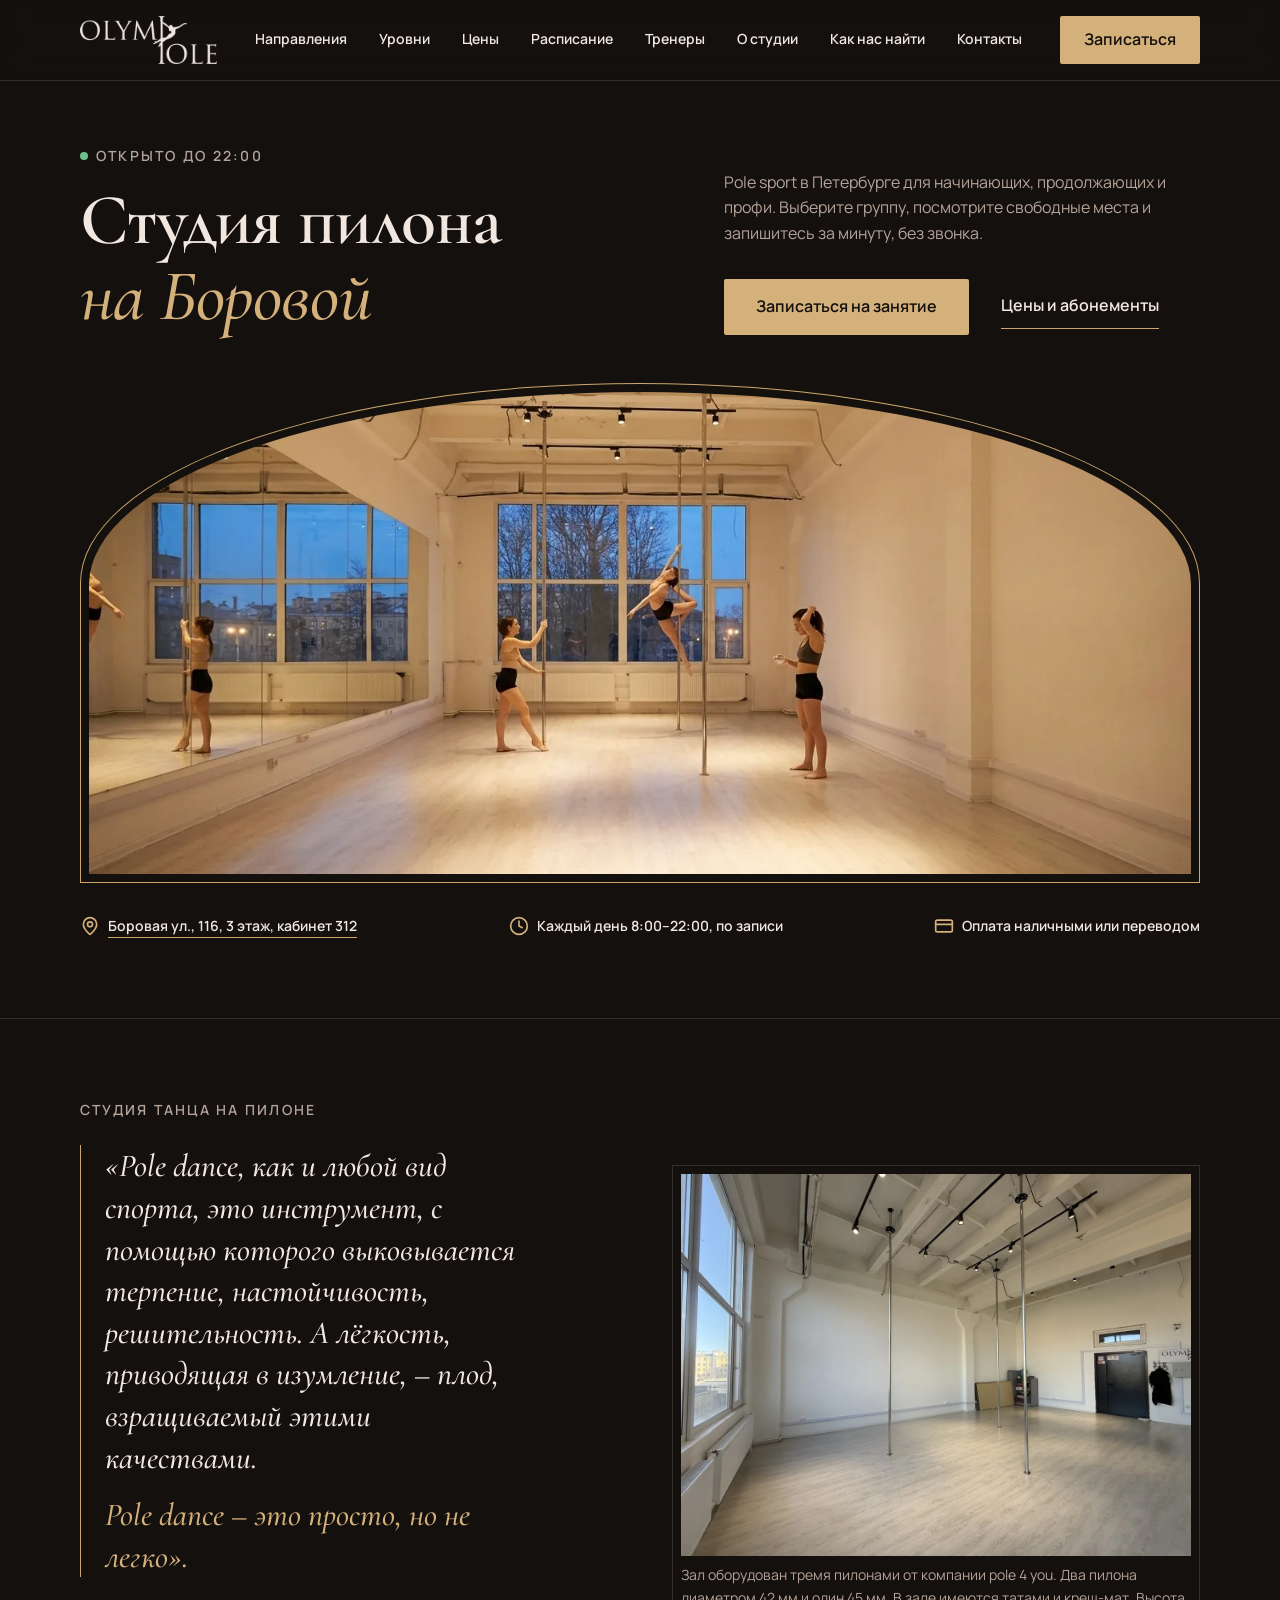
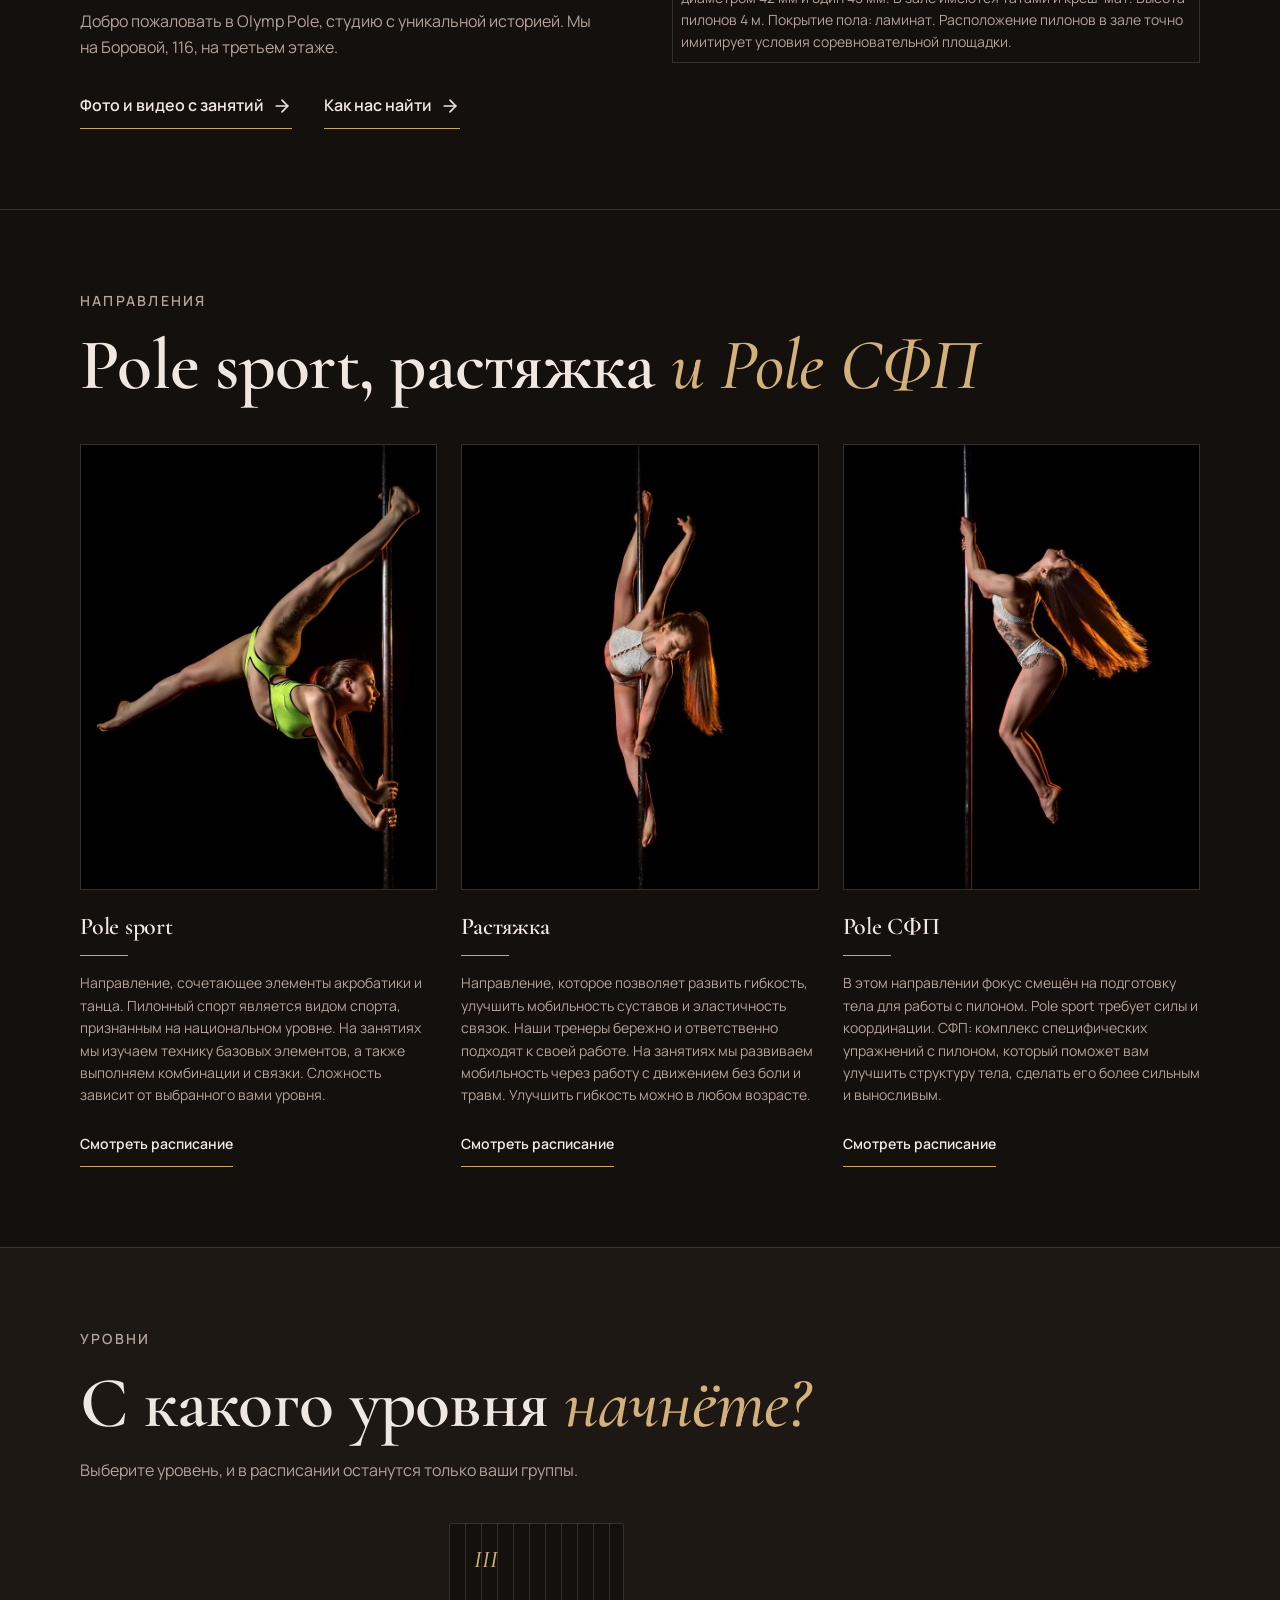
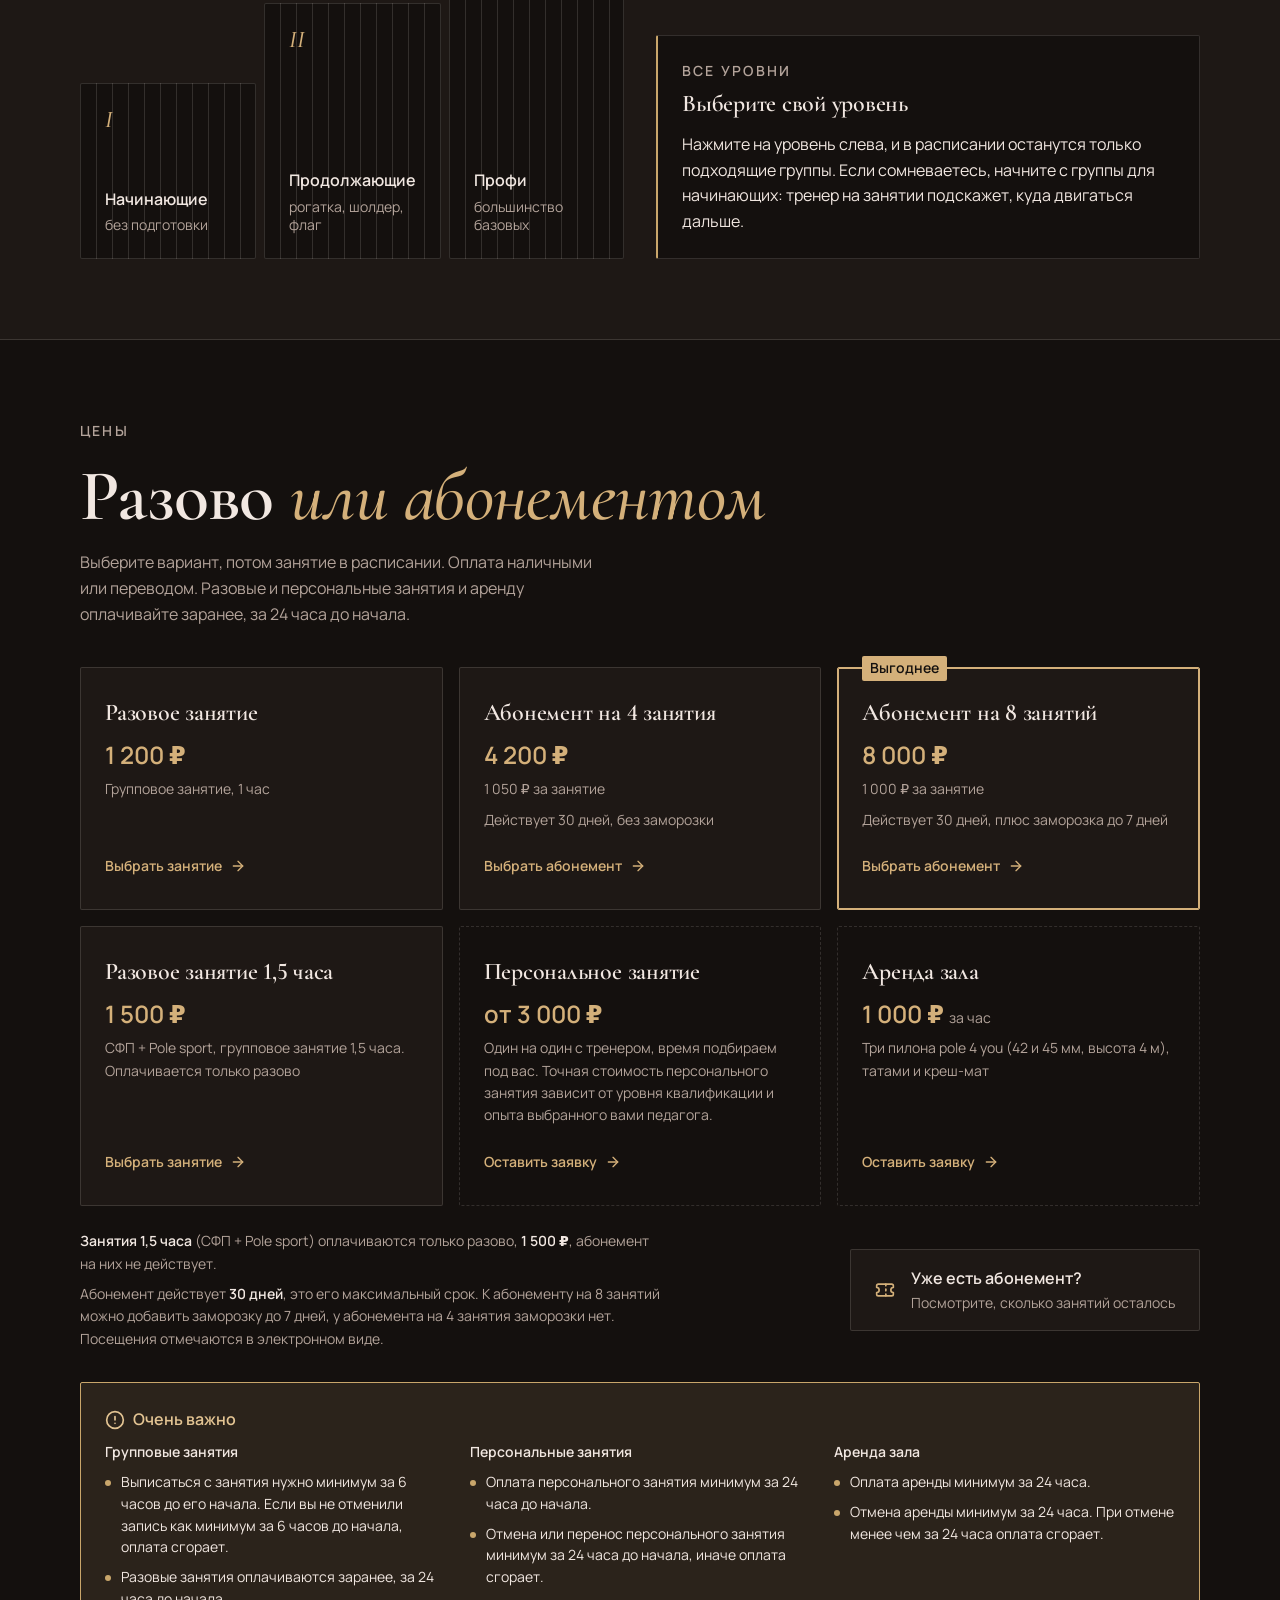
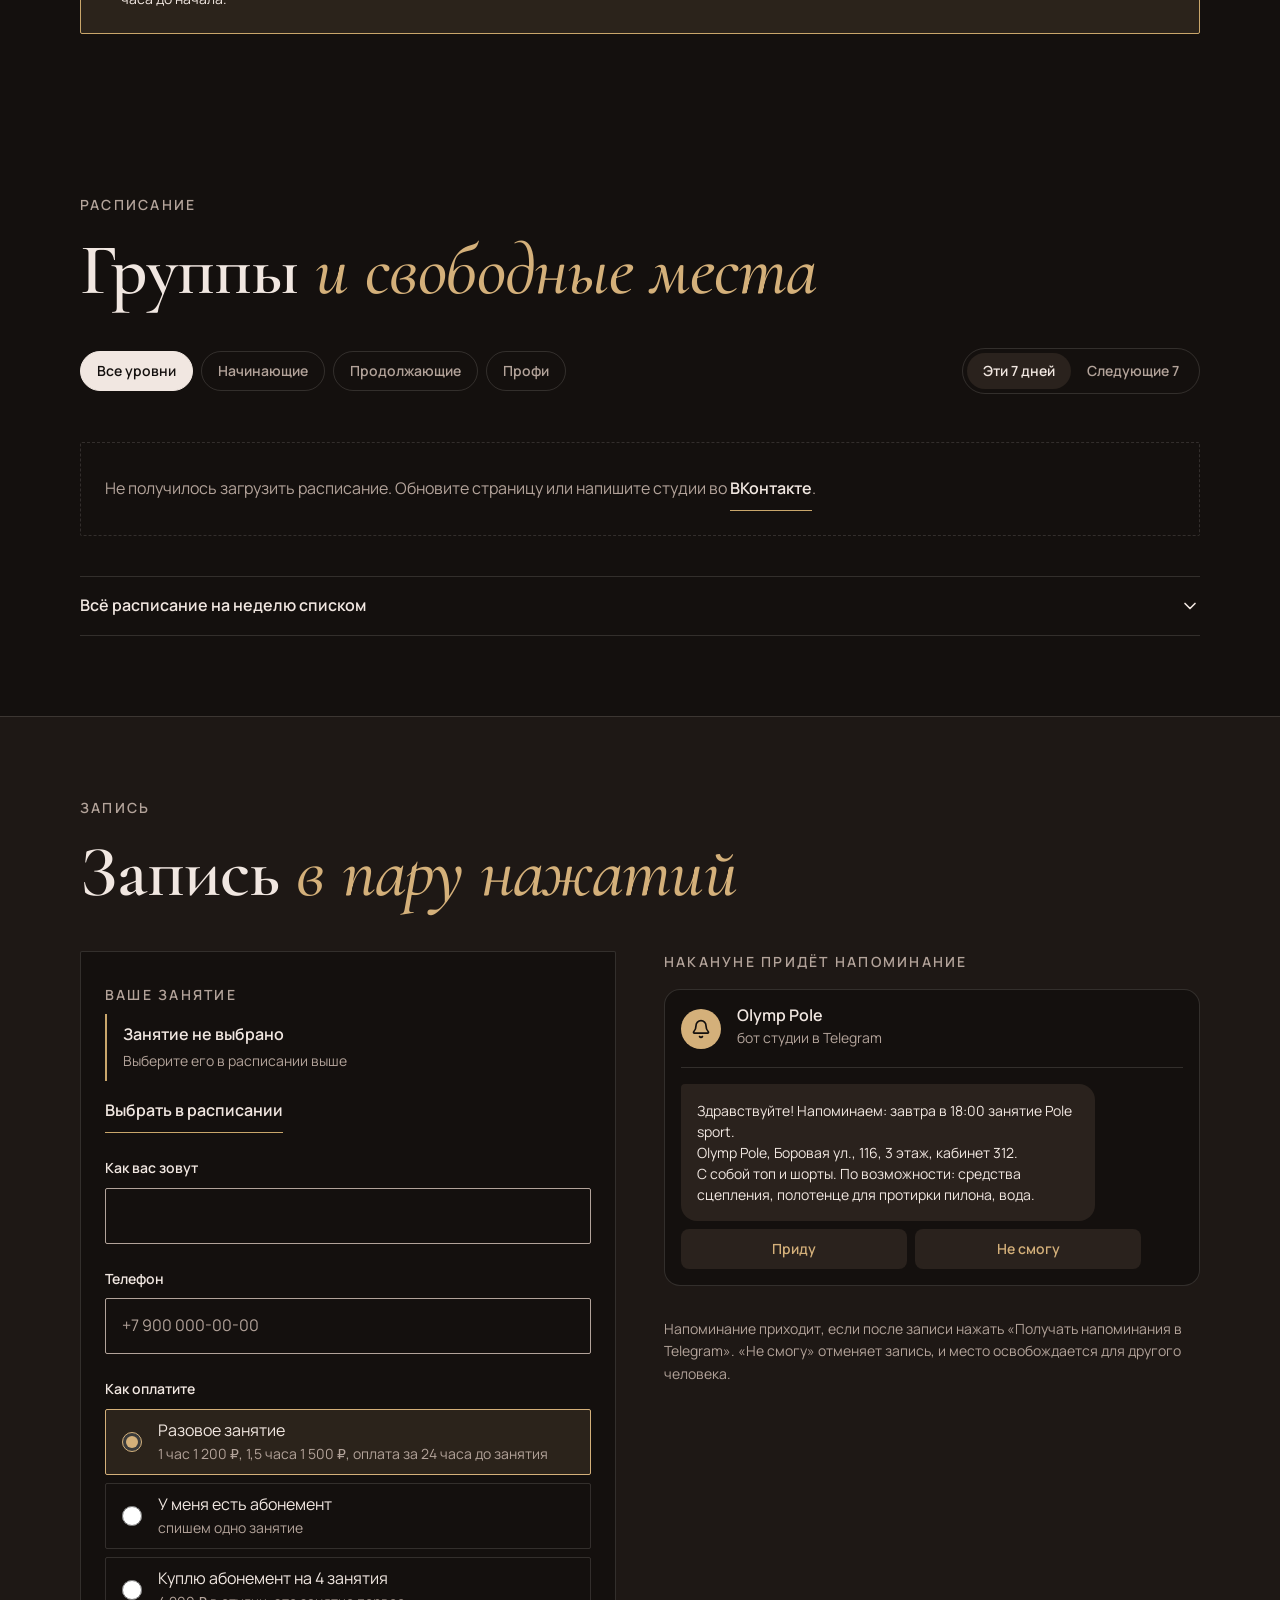
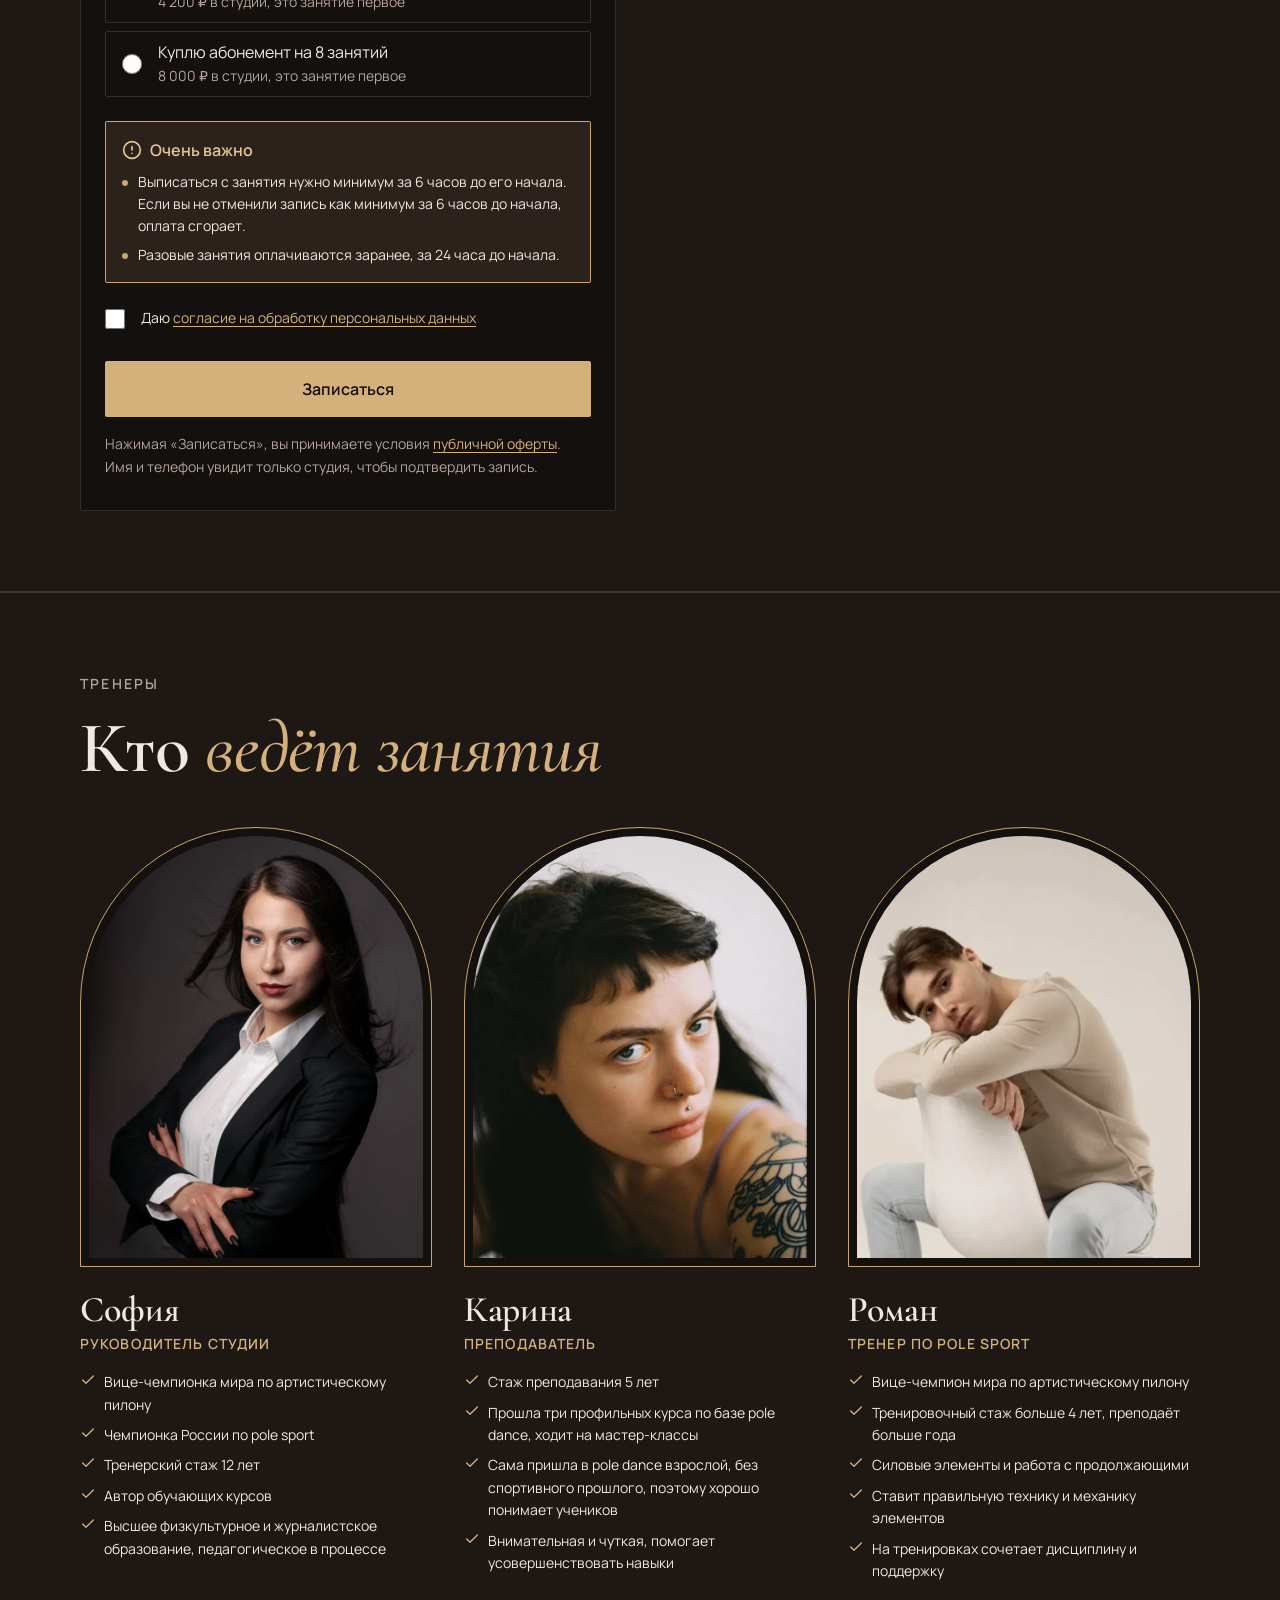
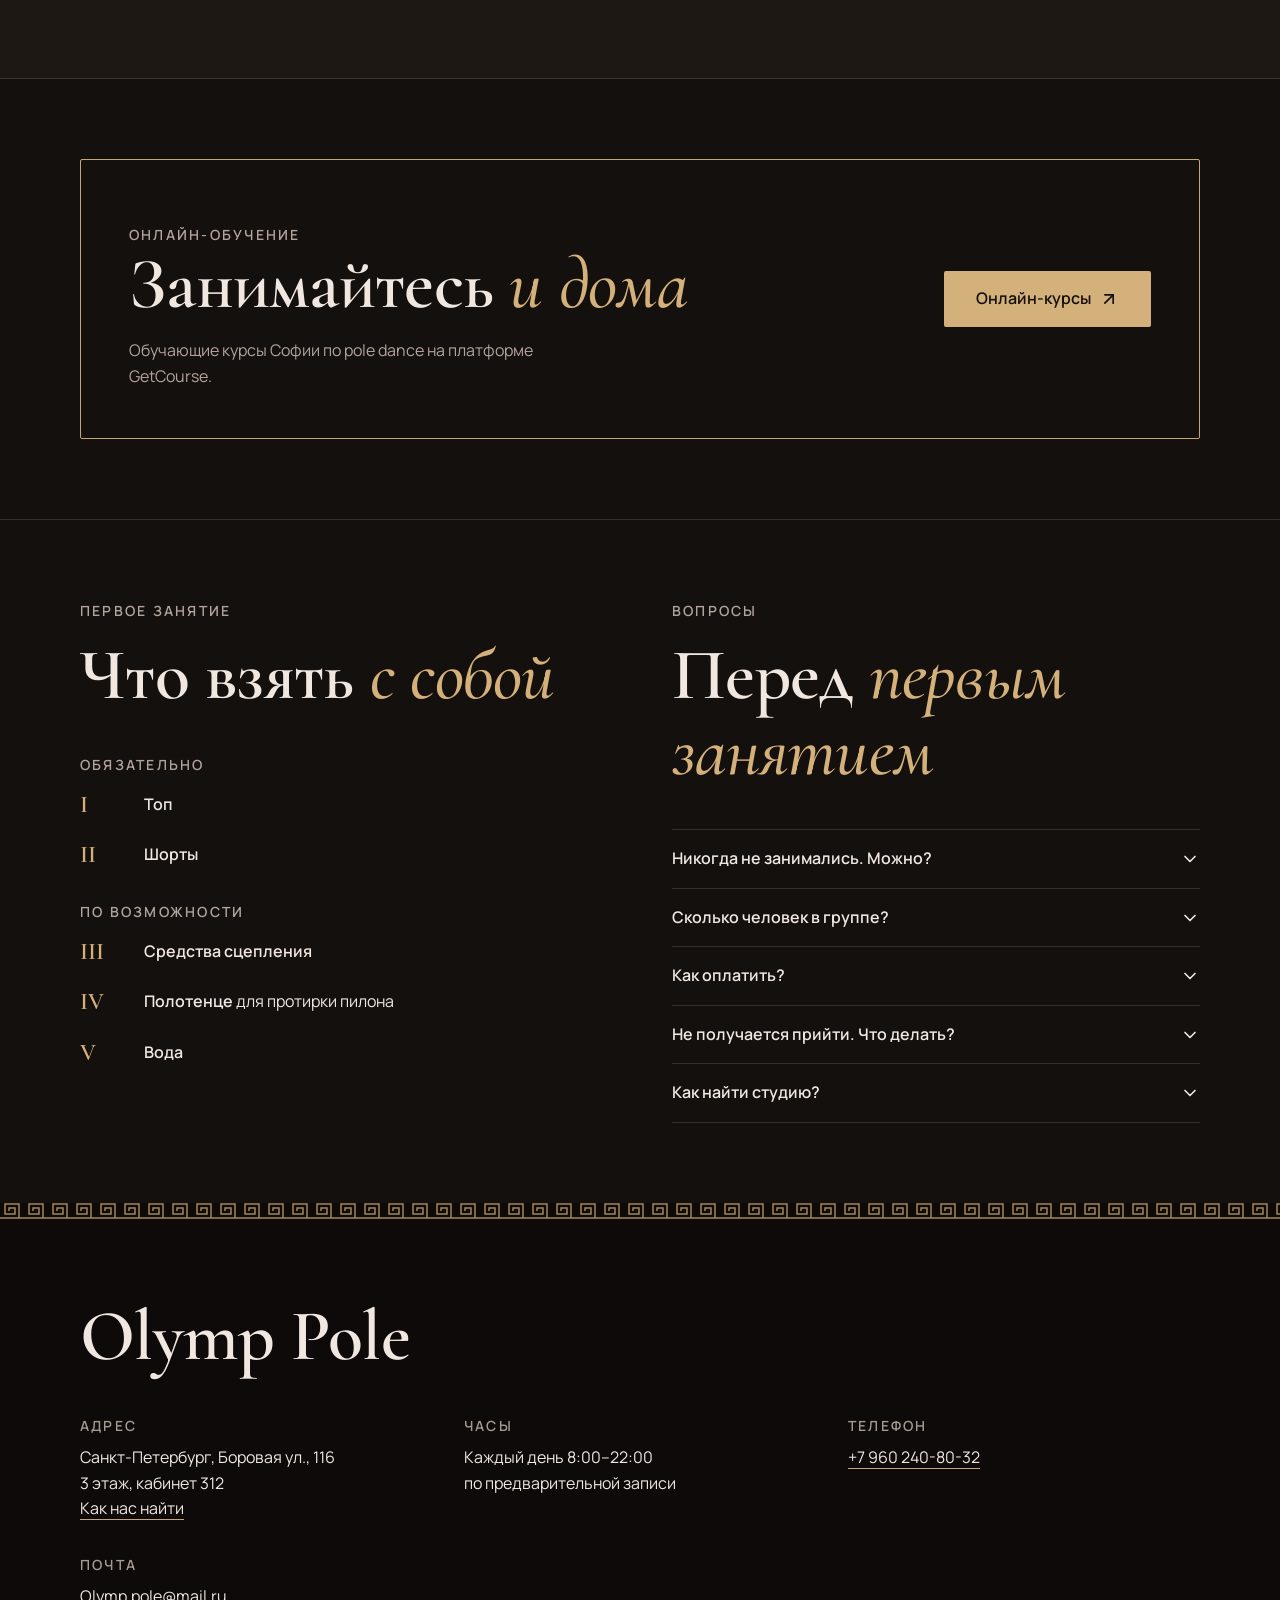
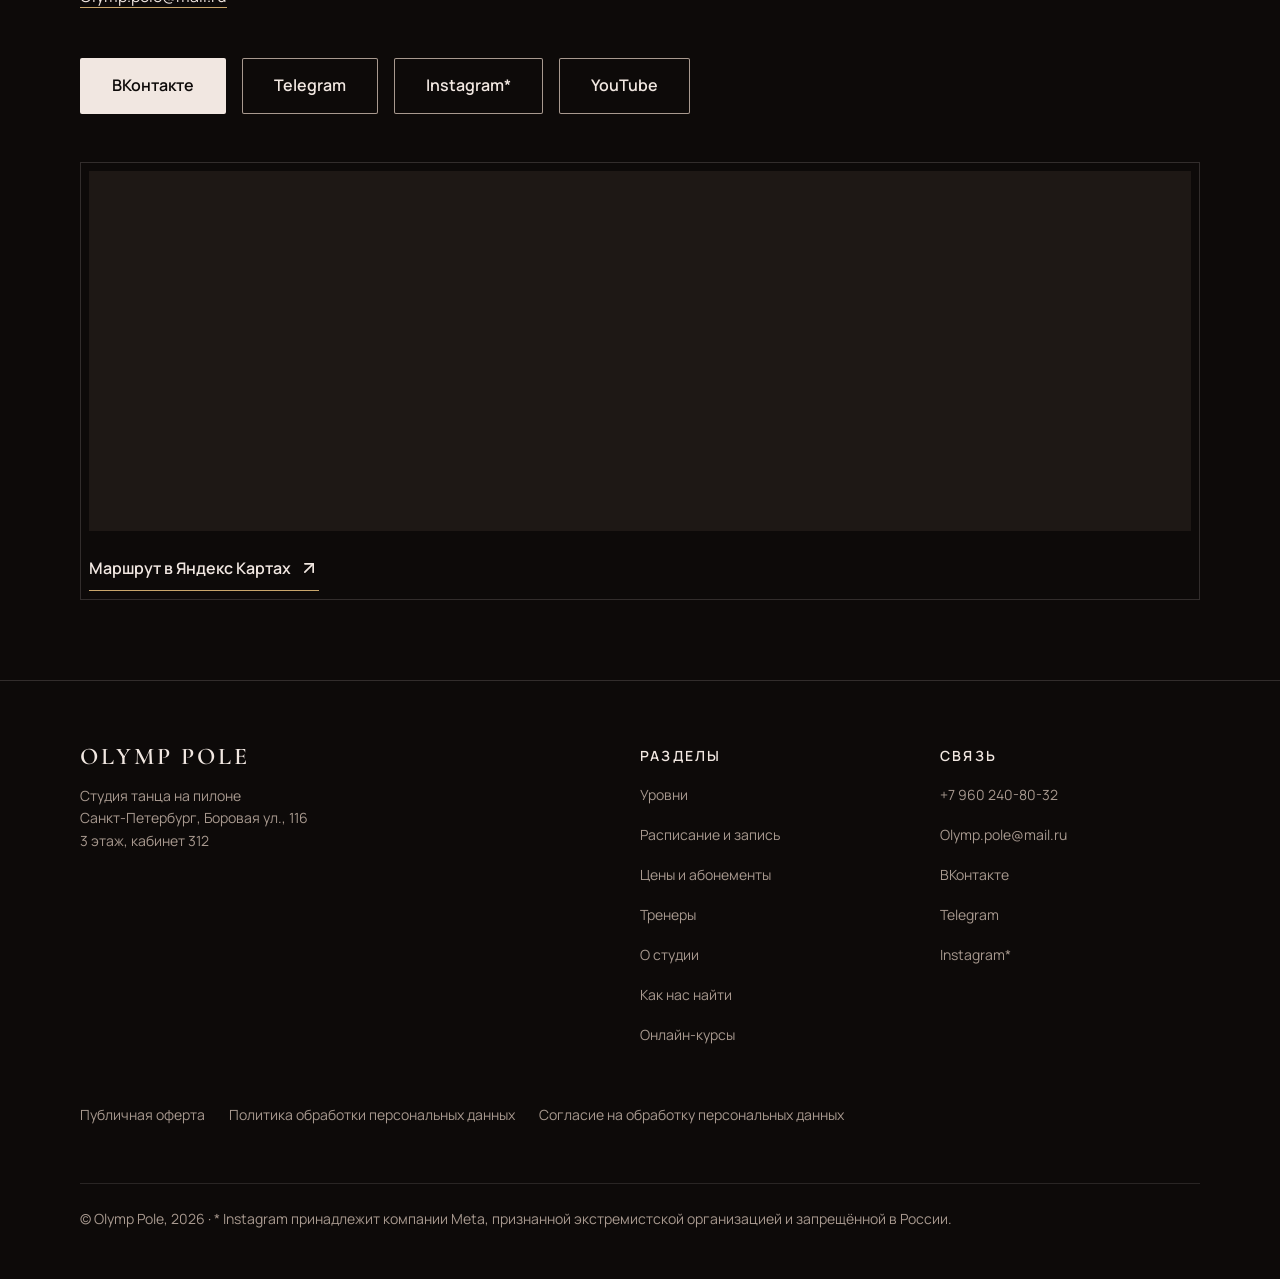
==== commit ad4dfd16: "Адрес как у Софии: «кабинет 312» вместо «офис 312» на сайте, в разметке для поиска и в документах Co" ====
--- a/index.html
+++ b/index.html
@@ -3,14 +3,14 @@
 <head>
 <meta charset="utf-8">
 <meta name="viewport" content="width=device-width, initial-scale=1, viewport-fit=cover">
-<!-- Превью до сдачи: убрать noindex, когда сайт переедет на свой адрес -->
-<meta name="robots" content="noindex, nofollow">
 <title>Olymp Pole: студия пилона на Боровой, Санкт-Петербург</title>
 <meta name="description" content="Студия танца на пилоне Olymp Pole в Петербурге, Боровая ул., 116. Pole sport для начинающих, продолжающих и профи: расписание, свободные места, цены и запись онлайн.">
 <meta property="og:type" content="website">
 <meta property="og:title" content="Olymp Pole: студия пилона на Боровой">
 <meta property="og:description" content="Pole sport для начинающих, продолжающих и профи. Расписание, свободные места и запись без звонка">
-<meta property="og:image" content="https://maltode.github.io/olymp-pole/og.jpg">
+<link rel="canonical" href="https://olymppole.ru/">
+<meta property="og:url" content="https://olymppole.ru/">
+<meta property="og:image" content="https://olymppole.ru/og.jpg">
 <meta property="og:image:width" content="1200"><meta property="og:image:height" content="630">
 <meta name="theme-color" content="#14100E">
 <link rel="icon" href="favicon.svg" type="image/svg+xml">
@@ -23,11 +23,11 @@
   "@type": "SportsActivityLocation",
   "name": "Olymp Pole",
   "description": "Студия танца на пилоне: pole sport для начинающих, продолжающих и профи",
-  "url": "https://maltode.github.io/olymp-pole/",
-  "image": "https://maltode.github.io/olymp-pole/img/zal-vecher.webp",
+  "url": "https://olymppole.ru/",
+  "image": "https://olymppole.ru/img/zal-vecher.webp",
   "telephone": "+79602408032",
   "email": "Olymp.pole@mail.ru",
-  "address": {"@type": "PostalAddress", "streetAddress": "Боровая ул., 116, 3 этаж, офис 312", "addressLocality": "Санкт-Петербург", "addressCountry": "RU"},
+  "address": {"@type": "PostalAddress", "streetAddress": "Боровая ул., 116, 3 этаж, кабинет 312", "addressLocality": "Санкт-Петербург", "addressCountry": "RU"},
   "geo": {"@type": "GeoCoordinates", "latitude": 59.90746, "longitude": 30.339281},
   "openingHours": "Mo-Su 08:00-22:00",
   "priceRange": "1 200–8 000 ₽",
@@ -57,7 +57,7 @@
   <!-- Фото зала, переделанное в Gemini 26.11: вечер, тёплый свет, ученицы на пилонах (оригинал img/zal-okna.webp) -->
   <figure class="arka"><img src="img/zal-vecher.webp" width="1376" height="768" alt="Зал Olymp Pole вечером: ученицы на пилонах, зеркало и окна во всю стену" fetchpriority="high"></figure>
   <ul class="fakty">
-    <li><svg viewBox="0 0 24 24" fill="none" stroke="currentColor" stroke-width="2" stroke-linecap="round" stroke-linejoin="round" aria-hidden="true"><path d="M20 10c0 4.993-5.539 10.193-7.399 11.799a1 1 0 0 1-1.202 0C9.539 20.193 4 14.993 4 10a8 8 0 0 1 16 0"/><circle cx="12" cy="10" r="3"/></svg><a class="fakt-ssylka" href="kak-nas-najti/">Боровая ул., 116, 3 этаж, офис 312</a></li>
+    <li><svg viewBox="0 0 24 24" fill="none" stroke="currentColor" stroke-width="2" stroke-linecap="round" stroke-linejoin="round" aria-hidden="true"><path d="M20 10c0 4.993-5.539 10.193-7.399 11.799a1 1 0 0 1-1.202 0C9.539 20.193 4 14.993 4 10a8 8 0 0 1 16 0"/><circle cx="12" cy="10" r="3"/></svg><a class="fakt-ssylka" href="kak-nas-najti/">Боровая ул., 116, 3 этаж, кабинет 312</a></li>
     <li><svg viewBox="0 0 24 24" fill="none" stroke="currentColor" stroke-width="2" stroke-linecap="round" stroke-linejoin="round" aria-hidden="true"><circle cx="12" cy="12" r="10"/><path d="M12 6v6l4 2"/></svg><span>Каждый день 8:00–22:00, по записи</span></li>
     <li><svg viewBox="0 0 24 24" fill="none" stroke="currentColor" stroke-width="2" stroke-linecap="round" stroke-linejoin="round" aria-hidden="true"><rect width="20" height="14" x="2" y="5" rx="2"/><path d="M2 10h20"/></svg><span>Оплата наличными или переводом</span></li>
   </ul>
@@ -225,7 +225,7 @@
       <div class="chat">
         <div class="chat-shapka"><span class="ava"><svg viewBox="0 0 24 24" fill="none" stroke="currentColor" stroke-width="2" stroke-linecap="round" stroke-linejoin="round" aria-hidden="true"><path d="M10.268 21a2 2 0 0 0 3.464 0"/><path d="M3.262 15.326A1 1 0 0 0 4 17h16a1 1 0 0 0 .74-1.673C19.41 13.956 18 12.499 18 8A6 6 0 0 0 6 8c0 4.499-1.411 5.956-2.738 7.326"/></svg></span><div><b>Olymp Pole</b><small>бот студии в Telegram</small></div></div>
         <div class="puzyr" id="puzyr">Здравствуйте! Напоминаем: завтра в 18:00 занятие Pole sport.
-Olymp Pole, Боровая ул., 116, 3 этаж, офис 312.
+Olymp Pole, Боровая ул., 116, 3 этаж, кабинет 312.
 С собой топ и шорты. По возможности: средства сцепления, полотенце для протирки пилона, вода.</div>
         <div class="chat-knopki"><span>Приду</span><span>Не смогу</span></div>
       </div>
@@ -304,7 +304,7 @@
     <details><summary>Сколько человек в группе?<svg viewBox="0 0 24 24" fill="none" stroke="currentColor" stroke-width="2" stroke-linecap="round" stroke-linejoin="round" aria-hidden="true"><path d="m6 9 6 6 6-6"/></svg></summary><p>В зале 3 пилона. В группе не больше 6 человек (по двое на пилон, по предварительной договорённости с учениками). Сколько мест осталось, видно в расписании.</p></details>
     <details><summary>Как оплатить?<svg viewBox="0 0 24 24" fill="none" stroke="currentColor" stroke-width="2" stroke-linecap="round" stroke-linejoin="round" aria-hidden="true"><path d="m6 9 6 6 6-6"/></svg></summary><p>Наличными или переводом. Разовые и персональные занятия и аренда оплачиваются заранее, за 24 часа до начала. Абонемент можно купить на занятии.</p></details>
     <details><summary>Не получается прийти. Что делать?<svg viewBox="0 0 24 24" fill="none" stroke="currentColor" stroke-width="2" stroke-linecap="round" stroke-linejoin="round" aria-hidden="true"><path d="m6 9 6 6 6-6"/></svg></summary><p>Отмените запись минимум за 6 часов до начала занятия, иначе оплата сгорает. Если включили напоминания, нажмите «Не смогу» в боте. Или напишите студии во ВКонтакте или Telegram. Место освободится для другого человека.</p></details>
-    <details><summary>Как найти студию?<svg viewBox="0 0 24 24" fill="none" stroke="currentColor" stroke-width="2" stroke-linecap="round" stroke-linejoin="round" aria-hidden="true"><path d="m6 9 6 6 6-6"/></svg></summary><p>Боровая улица, 116, третий этаж, офис 312. Видео маршрута от Боровой и от Лиговского, подсказка для проходной и парковка на странице <a class="v-tekste" href="kak-nas-najti/">«Как нас найти»</a>. Карта ниже.</p></details>
+    <details><summary>Как найти студию?<svg viewBox="0 0 24 24" fill="none" stroke="currentColor" stroke-width="2" stroke-linecap="round" stroke-linejoin="round" aria-hidden="true"><path d="m6 9 6 6 6-6"/></svg></summary><p>Боровая улица, 116, третий этаж, кабинет 312. Видео маршрута от Боровой и от Лиговского, подсказка для проходной и парковка на странице <a class="v-tekste" href="kak-nas-najti/">«Как нас найти»</a>. Карта ниже.</p></details>
   </div>
 </div></section>
 
@@ -313,7 +313,7 @@
   <div class="wrap">
     <h2>Olymp Pole</h2>
     <dl>
-      <div><dt>Адрес</dt><dd>Санкт-Петербург, Боровая ул., 116<br>3 этаж, офис 312<br><a href="kak-nas-najti/">Как нас найти</a></dd></div>
+      <div><dt>Адрес</dt><dd>Санкт-Петербург, Боровая ул., 116<br>3 этаж, кабинет 312<br><a href="kak-nas-najti/">Как нас найти</a></dd></div>
       <div><dt>Часы</dt><dd>Каждый день 8:00–22:00<br>по предварительной записи</dd></div>
       <div><dt>Телефон</dt><dd><a href="tel:+79602408032">+7 960 240-80-32</a></dd></div>
       <div><dt>Почта</dt><dd><a href="mailto:Olymp.pole@mail.ru">Olymp.pole@mail.ru</a></dd></div>
@@ -336,7 +336,7 @@
   <div class="podval">
     <div>
       <p class="podval-imya">Olymp Pole</p>
-      <p>Студия танца на пилоне<br>Санкт-Петербург, Боровая ул., 116<br>3 этаж, офис 312</p>
+      <p>Студия танца на пилоне<br>Санкт-Петербург, Боровая ул., 116<br>3 этаж, кабинет 312</p>
     </div>
     <nav aria-label="Разделы сайта"><p class="podval-zag">Разделы</p>
       <a href="#urovni">Уровни</a><a href="#raspisanie">Расписание и запись</a><a href="#ceny">Цены и абонементы</a><a href="#trenery">Тренеры</a><a href="o-studii/">О студии</a><a href="kak-nas-najti/">Как нас найти</a><a href="https://sofiatitova.getcourse.ru/page5" target="_blank" rel="noopener">Онлайн-курсы</a>
@@ -388,6 +388,6 @@
 
 <div class="lipkaya" id="lipkaya"><a class="btn btn--shir" href="#raspisanie">Записаться на занятие</a></div>
 
-<script src="app.js?v=20261128s"></script>
+<script src="app.js?v=20261128t"></script>
 </body>
 </html>
